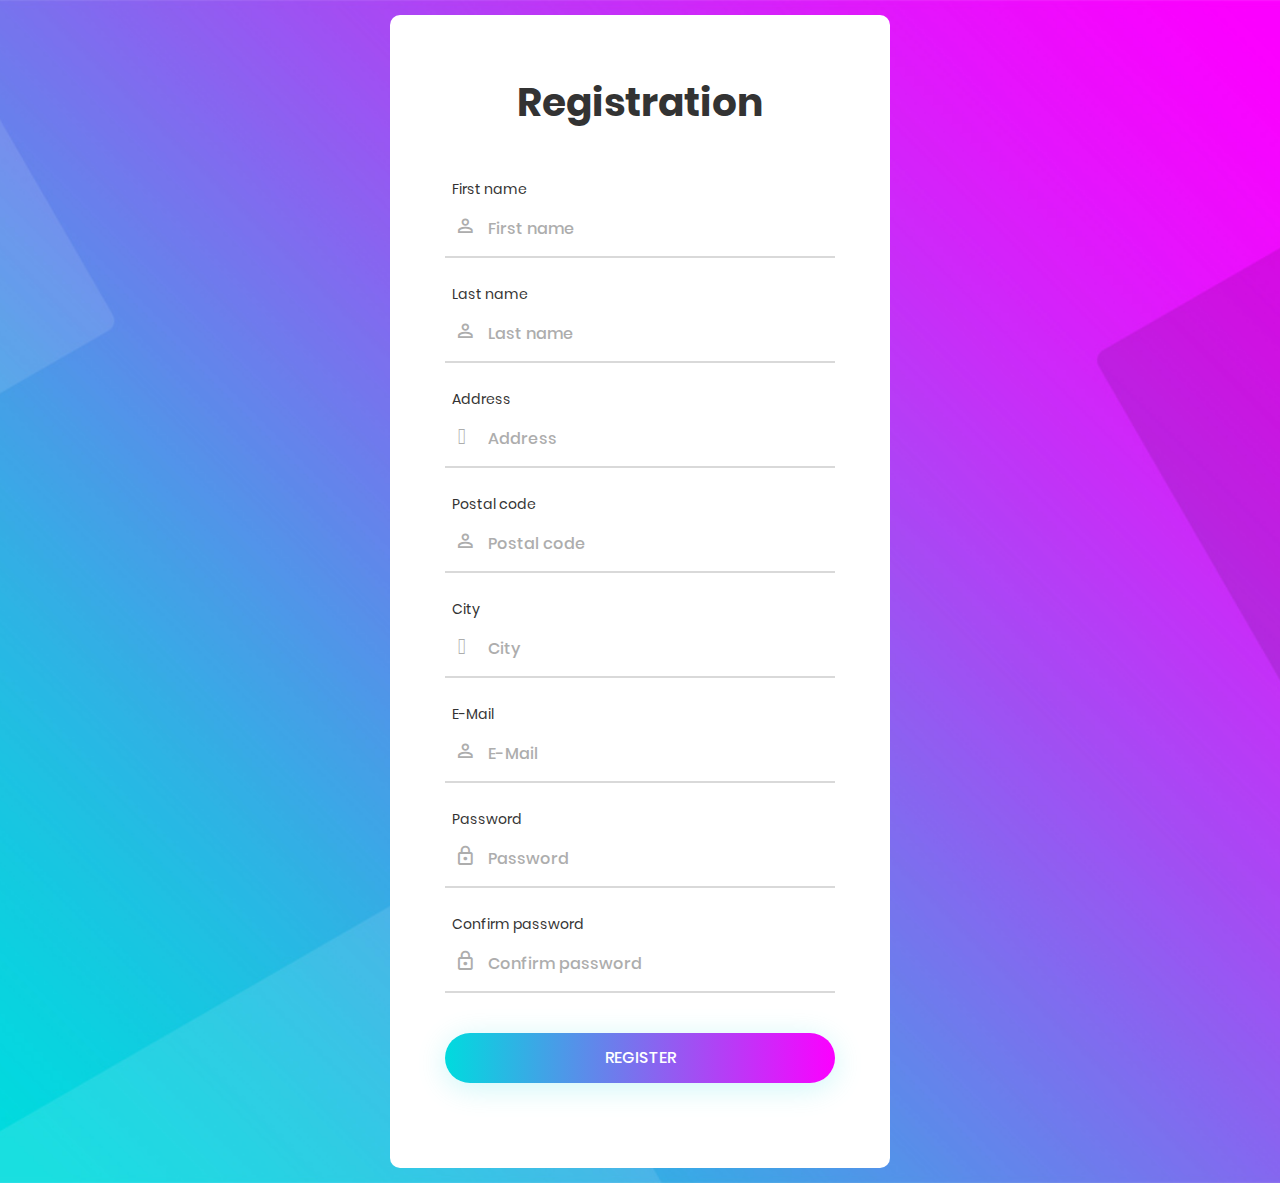
==== view/registration.html @ 95671789 "added website" ====
<!DOCTYPE html>
<html lang="en">
<head>
    <title>Registration</title>
    <meta charset="UTF-8">
    <meta name="viewport" content="width=device-width, initial-scale=1">
    <!--===============================================================================================-->
    <link rel="icon" type="image/png" href="images/icons/favicon.ico"/>
    <!--===============================================================================================-->
    <link rel="stylesheet" type="text/css" href="vendor/bootstrap/css/bootstrap.min.css">
    <!--===============================================================================================-->
    <link rel="stylesheet" type="text/css" href="fonts/font-awesome-4.7.0/css/font-awesome.min.css">
    <!--===============================================================================================-->
    <link rel="stylesheet" type="text/css" href="fonts/iconic/css/material-design-iconic-font.min.css">
    <!--===============================================================================================-->
    <link rel="stylesheet" type="text/css" href="vendor/animate/animate.css">
    <!--===============================================================================================-->
    <link rel="stylesheet" type="text/css" href="vendor/animsition/css/animsition.min.css">
    <!--===============================================================================================-->
    <link rel="stylesheet" type="text/css" href="css/util.css">
    <link rel="stylesheet" type="text/css" href="css/main.css">
    <!--===============================================================================================-->
</head>
<body>

<div class="limiter">
    <div class="container-login100" style="background-image: url('images/bg-01.jpg');">
        <div class="wrap-login100 p-l-55 p-r-55 p-t-65 p-b-54">
            <form class="login100-form validate-form">
					<span class="login100-form-title p-b-49">
						Registration
					</span>

                <div class="wrap-input100 validate-input m-b-23" data-validate = "First name is required">
                    <span class="label-input100">First name</span>
                    <input class="input100" type="text" name="first_name" placeholder="First name">
                    <span class="focus-input100" data-symbol="&#xf206;"></span>
                </div>

                <div class="wrap-input100 validate-input m-b-23" data-validate = "Last name is required">
                    <span class="label-input100">Last name</span>
                    <input class="input100" type="text" name="last_name" placeholder="Last name">
                    <span class="focus-input100" data-symbol="&#xf206;"></span>
                </div>

                <div class="wrap-input100 validate-input m-b-23" data-validate = "Address is required">
                    <span class="label-input100">Address</span>
                    <input class="input100" type="text" name="address" placeholder="Address">
                    <span class="focus-input100" data-symbol="&#xf015;"></span>
                </div>

                <div class="wrap-input100 validate-input m-b-23" data-validate = "Postal code is required">
                    <span class="label-input100">Postal code</span>
                    <input class="input100" type="text" name="Postal_code" placeholder="Postal code">
                    <span class="focus-input100" data-symbol="&#xf206;"></span>
                </div>

                <div class="wrap-input100 validate-input m-b-23" data-validate = "City is required">
                    <span class="label-input100">City</span>
                    <input class="input100" type="text" name="city" placeholder="City">
                    <span class="focus-input100" data-symbol="&#xf64f;"></span>
                </div>

                <div class="wrap-input100 validate-input m-b-23" data-validate = "Email is required">
                    <span class="label-input100">E-Mail</span>
                    <input class="input100" type="text" name="email" placeholder="E-Mail">
                    <span class="focus-input100" data-symbol="&#xf206;"></span>
                </div>

                <div class="wrap-input100 validate-input m-b-23" data-validate="Password is required">
                    <span class="label-input100">Password</span>
                    <input class="input100" type="password" name="pass" placeholder="Password">
                    <span class="focus-input100" data-symbol="&#xf190;"></span>
                </div>

                <div class="wrap-input100 validate-input m-b-40" data-validate="Confirm password">
                    <span class="label-input100">Confirm password</span>
                    <input class="input100" type="password_confirm" name="pass" placeholder="Confirm password">
                    <span class="focus-input100" data-symbol="&#xf190;"></span>
                </div>


                <div class="container-login100-form-btn p-b-31">
                    <div class="wrap-login100-form-btn">
                        <div class="login100-form-bgbtn"></div>
                        <button class="login100-form-btn">
                            Register
                        </button>
                    </div>
                </div>
            </form>
        </div>
    </div>
</div>


<div id="dropDownSelect1"></div>

<!--===============================================================================================-->
<script src="vendor/jquery/jquery-3.2.1.min.js"></script>
<!--===============================================================================================-->
<script src="vendor/animsition/js/animsition.min.js"></script>
<!--===============================================================================================-->
<script src="vendor/bootstrap/js/popper.js"></script>
<script src="vendor/bootstrap/js/bootstrap.min.js"></script>
<!--===============================================================================================-->
<script src="js/main.js"></script>

</body>
</html>
---- view/fonts/iconic/css/material-design-iconic-font.min.css ----
@font-face{font-family:Material-Design-Iconic-Font;src:url(../fonts/Material-Design-Iconic-Font.woff2?v=2.2.0) format('woff2'),url(../fonts/Material-Design-Iconic-Font.woff?v=2.2.0) format('woff'),url(../fonts/Material-Design-Iconic-Font.ttf?v=2.2.0) format('truetype')}.zmdi{display:inline-block;font:normal normal normal 14px/1 'Material-Design-Iconic-Font';font-size:inherit;text-rendering:auto;-webkit-font-smoothing:antialiased;-moz-osx-font-smoothing:grayscale}.zmdi-hc-lg{font-size:1.33333333em;line-height:.75em;vertical-align:-15%}.zmdi-hc-2x{font-size:2em}.zmdi-hc-3x{font-size:3em}.zmdi-hc-4x{font-size:4em}.zmdi-hc-5x{font-size:5em}.zmdi-hc-fw{width:1.28571429em;text-align:center}.zmdi-hc-ul{padding-left:0;margin-left:2.14285714em;list-style-type:none}.zmdi-hc-ul>li{position:relative}.zmdi-hc-li{position:absolute;left:-2.14285714em;width:2.14285714em;top:.14285714em;text-align:center}.zmdi-hc-li.zmdi-hc-lg{left:-1.85714286em}.zmdi-hc-border{padding:.1em .25em;border:solid .1em #9e9e9e;border-radius:2px}.zmdi-hc-border-circle{padding:.1em .25em;border:solid .1em #9e9e9e;border-radius:50%}.zmdi.pull-left{float:left;margin-right:.15em}.zmdi.pull-right{float:right;margin-left:.15em}.zmdi-hc-spin{-webkit-animation:zmdi-spin 1.5s infinite linear;animation:zmdi-spin 1.5s infinite linear}.zmdi-hc-spin-reverse{-webkit-animation:zmdi-spin-reverse 1.5s infinite linear;animation:zmdi-spin-reverse 1.5s infinite linear}@-webkit-keyframes zmdi-spin{0%{-webkit-transform:rotate(0deg);transform:rotate(0deg)}100%{-webkit-transform:rotate(359deg);transform:rotate(359deg)}}@keyframes zmdi-spin{0%{-webkit-transform:rotate(0deg);transform:rotate(0deg)}100%{-webkit-transform:rotate(359deg);transform:rotate(359deg)}}@-webkit-keyframes zmdi-spin-reverse{0%{-webkit-transform:rotate(0deg);transform:rotate(0deg)}100%{-webkit-transform:rotate(-359deg);transform:rotate(-359deg)}}@keyframes zmdi-spin-reverse{0%{-webkit-transform:rotate(0deg);transform:rotate(0deg)}100%{-webkit-transform:rotate(-359deg);transform:rotate(-359deg)}}.zmdi-hc-rotate-90{-webkit-transform:rotate(90deg);-ms-transform:rotate(90deg);transform:rotate(90deg)}.zmdi-hc-rotate-180{-webkit-transform:rotate(180deg);-ms-transform:rotate(180deg);transform:rotate(180deg)}.zmdi-hc-rotate-270{-webkit-transform:rotate(270deg);-ms-transform:rotate(270deg);transform:rotate(270deg)}.zmdi-hc-flip-horizontal{-webkit-transform:scale(-1,1);-ms-transform:scale(-1,1);transform:scale(-1,1)}.zmdi-hc-flip-vertical{-webkit-transform:scale(1,-1);-ms-transform:scale(1,-1);transform:scale(1,-1)}.zmdi-hc-stack{position:relative;display:inline-block;width:2em;height:2em;line-height:2em;vertical-align:middle}.zmdi-hc-stack-1x,.zmdi-hc-stack-2x{position:absolute;left:0;width:100%;text-align:center}.zmdi-hc-stack-1x{line-height:inherit}.zmdi-hc-stack-2x{font-size:2em}.zmdi-hc-inverse{color:#fff}.zmdi-3d-rotation:before{content:'\f101'}.zmdi-airplane-off:before{content:'\f102'}.zmdi-airplane:before{content:'\f103'}.zmdi-album:before{content:'\f104'}.zmdi-archive:before{content:'\f105'}.zmdi-assignment-account:before{content:'\f106'}.zmdi-assignment-alert:before{content:'\f107'}.zmdi-assignment-check:before{content:'\f108'}.zmdi-assignment-o:before{content:'\f109'}.zmdi-assignment-return:before{content:'\f10a'}.zmdi-assignment-returned:before{content:'\f10b'}.zmdi-assignment:before{content:'\f10c'}.zmdi-attachment-alt:before{content:'\f10d'}.zmdi-attachment:before{content:'\f10e'}.zmdi-audio:before{content:'\f10f'}.zmdi-badge-check:before{content:'\f110'}.zmdi-balance-wallet:before{content:'\f111'}.zmdi-balance:before{content:'\f112'}.zmdi-battery-alert:before{content:'\f113'}.zmdi-battery-flash:before{content:'\f114'}.zmdi-battery-unknown:before{content:'\f115'}.zmdi-battery:before{content:'\f116'}.zmdi-bike:before{content:'\f117'}.zmdi-block-alt:before{content:'\f118'}.zmdi-block:before{content:'\f119'}.zmdi-boat:before{content:'\f11a'}.zmdi-book-image:before{content:'\f11b'}.zmdi-book:before{content:'\f11c'}.zmdi-bookmark-outline:before{content:'\f11d'}.zmdi-bookmark:before{content:'\f11e'}.zmdi-brush:before{content:'\f11f'}.zmdi-bug:before{content:'\f120'}.zmdi-bus:before{content:'\f121'}.zmdi-cake:before{content:'\f122'}.zmdi-car-taxi:before{content:'\f123'}.zmdi-car-wash:before{content:'\f124'}.zmdi-car:before{content:'\f125'}.zmdi-card-giftcard:before{content:'\f126'}.zmdi-card-membership:before{content:'\f127'}.zmdi-card-travel:before{content:'\f128'}.zmdi-card:before{content:'\f129'}.zmdi-case-check:before{content:'\f12a'}.zmdi-case-download:before{content:'\f12b'}.zmdi-case-play:before{content:'\f12c'}.zmdi-case:before{content:'\f12d'}.zmdi-cast-connected:before{content:'\f12e'}.zmdi-cast:before{content:'\f12f'}.zmdi-chart-donut:before{content:'\f130'}.zmdi-chart:before{content:'\f131'}.zmdi-city-alt:before{content:'\f132'}.zmdi-city:before{content:'\f133'}.zmdi-close-circle-o:before{content:'\f134'}.zmdi-close-circle:before{content:'\f135'}.zmdi-close:before{content:'\f136'}.zmdi-cocktail:before{content:'\f137'}.zmdi-code-setting:before{content:'\f138'}.zmdi-code-smartphone:before{content:'\f139'}.zmdi-code:before{content:'\f13a'}.zmdi-coffee:before{content:'\f13b'}.zmdi-collection-bookmark:before{content:'\f13c'}.zmdi-collection-case-play:before{content:'\f13d'}.zmdi-collection-folder-image:before{content:'\f13e'}.zmdi-collection-image-o:before{content:'\f13f'}.zmdi-collection-image:before{content:'\f140'}.zmdi-collection-item-1:before{content:'\f141'}.zmdi-collection-item-2:before{content:'\f142'}.zmdi-collection-item-3:before{content:'\f143'}.zmdi-collection-item-4:before{content:'\f144'}.zmdi-collection-item-5:before{content:'\f145'}.zmdi-collection-item-6:before{content:'\f146'}.zmdi-collection-item-7:before{content:'\f147'}.zmdi-collection-item-8:before{content:'\f148'}.zmdi-collection-item-9-plus:before{content:'\f149'}.zmdi-collection-item-9:before{content:'\f14a'}.zmdi-collection-item:before{content:'\f14b'}.zmdi-collection-music:before{content:'\f14c'}.zmdi-collection-pdf:before{content:'\f14d'}.zmdi-collection-plus:before{content:'\f14e'}.zmdi-collection-speaker:before{content:'\f14f'}.zmdi-collection-text:before{content:'\f150'}.zmdi-collection-video:before{content:'\f151'}.zmdi-compass:before{content:'\f152'}.zmdi-cutlery:before{content:'\f153'}.zmdi-delete:before{content:'\f154'}.zmdi-dialpad:before{content:'\f155'}.zmdi-dns:before{content:'\f156'}.zmdi-drink:before{content:'\f157'}.zmdi-edit:before{content:'\f158'}.zmdi-email-open:before{content:'\f159'}.zmdi-email:before{content:'\f15a'}.zmdi-eye-off:before{content:'\f15b'}.zmdi-eye:before{content:'\f15c'}.zmdi-eyedropper:before{content:'\f15d'}.zmdi-favorite-outline:before{content:'\f15e'}.zmdi-favorite:before{content:'\f15f'}.zmdi-filter-list:before{content:'\f160'}.zmdi-fire:before{content:'\f161'}.zmdi-flag:before{content:'\f162'}.zmdi-flare:before{content:'\f163'}.zmdi-flash-auto:before{content:'\f164'}.zmdi-flash-off:before{content:'\f165'}.zmdi-flash:before{content:'\f166'}.zmdi-flip:before{content:'\f167'}.zmdi-flower-alt:before{content:'\f168'}.zmdi-flower:before{content:'\f169'}.zmdi-font:before{content:'\f16a'}.zmdi-fullscreen-alt:before{content:'\f16b'}.zmdi-fullscreen-exit:before{content:'\f16c'}.zmdi-fullscreen:before{content:'\f16d'}.zmdi-functions:before{content:'\f16e'}.zmdi-gas-station:before{content:'\f16f'}.zmdi-gesture:before{content:'\f170'}.zmdi-globe-alt:before{content:'\f171'}.zmdi-globe-lock:before{content:'\f172'}.zmdi-globe:before{content:'\f173'}.zmdi-graduation-cap:before{content:'\f174'}.zmdi-home:before{content:'\f175'}.zmdi-hospital-alt:before{content:'\f176'}.zmdi-hospital:before{content:'\f177'}.zmdi-hotel:before{content:'\f178'}.zmdi-hourglass-alt:before{content:'\f179'}.zmdi-hourglass-outline:before{content:'\f17a'}.zmdi-hourglass:before{content:'\f17b'}.zmdi-http:before{content:'\f17c'}.zmdi-image-alt:before{content:'\f17d'}.zmdi-image-o:before{content:'\f17e'}.zmdi-image:before{content:'\f17f'}.zmdi-inbox:before{content:'\f180'}.zmdi-invert-colors-off:before{content:'\f181'}.zmdi-invert-colors:before{content:'\f182'}.zmdi-key:before{content:'\f183'}.zmdi-label-alt-outline:before{content:'\f184'}.zmdi-label-alt:before{content:'\f185'}.zmdi-label-heart:before{content:'\f186'}.zmdi-label:before{content:'\f187'}.zmdi-labels:before{content:'\f188'}.zmdi-lamp:before{content:'\f189'}.zmdi-landscape:before{content:'\f18a'}.zmdi-layers-off:before{content:'\f18b'}.zmdi-layers:before{content:'\f18c'}.zmdi-library:before{content:'\f18d'}.zmdi-link:before{content:'\f18e'}.zmdi-lock-open:before{content:'\f18f'}.zmdi-lock-outline:before{content:'\f190'}.zmdi-lock:before{content:'\f191'}.zmdi-mail-reply-all:before{content:'\f192'}.zmdi-mail-reply:before{content:'\f193'}.zmdi-mail-send:before{content:'\f194'}.zmdi-mall:before{content:'\f195'}.zmdi-map:before{content:'\f196'}.zmdi-menu:before{content:'\f197'}.zmdi-money-box:before{content:'\f198'}.zmdi-money-off:before{content:'\f199'}.zmdi-money:before{content:'\f19a'}.zmdi-more-vert:before{content:'\f19b'}.zmdi-more:before{content:'\f19c'}.zmdi-movie-alt:before{content:'\f19d'}.zmdi-movie:before{content:'\f19e'}.zmdi-nature-people:before{content:'\f19f'}.zmdi-nature:before{content:'\f1a0'}.zmdi-navigation:before{content:'\f1a1'}.zmdi-open-in-browser:before{content:'\f1a2'}.zmdi-open-in-new:before{content:'\f1a3'}.zmdi-palette:before{content:'\f1a4'}.zmdi-parking:before{content:'\f1a5'}.zmdi-pin-account:before{content:'\f1a6'}.zmdi-pin-assistant:before{content:'\f1a7'}.zmdi-pin-drop:before{content:'\f1a8'}.zmdi-pin-help:before{content:'\f1a9'}.zmdi-pin-off:before{content:'\f1aa'}.zmdi-pin:before{content:'\f1ab'}.zmdi-pizza:before{content:'\f1ac'}.zmdi-plaster:before{content:'\f1ad'}.zmdi-power-setting:before{content:'\f1ae'}.zmdi-power:before{content:'\f1af'}.zmdi-print:before{content:'\f1b0'}.zmdi-puzzle-piece:before{content:'\f1b1'}.zmdi-quote:before{content:'\f1b2'}.zmdi-railway:before{content:'\f1b3'}.zmdi-receipt:before{content:'\f1b4'}.zmdi-refresh-alt:before{content:'\f1b5'}.zmdi-refresh-sync-alert:before{content:'\f1b6'}.zmdi-refresh-sync-off:before{content:'\f1b7'}.zmdi-refresh-sync:before{content:'\f1b8'}.zmdi-refresh:before{content:'\f1b9'}.zmdi-roller:before{content:'\f1ba'}.zmdi-ruler:before{content:'\f1bb'}.zmdi-scissors:before{content:'\f1bc'}.zmdi-screen-rotation-lock:before{content:'\f1bd'}.zmdi-screen-rotation:before{content:'\f1be'}.zmdi-search-for:before{content:'\f1bf'}.zmdi-search-in-file:before{content:'\f1c0'}.zmdi-search-in-page:before{content:'\f1c1'}.zmdi-search-replace:before{content:'\f1c2'}.zmdi-search:before{content:'\f1c3'}.zmdi-seat:before{content:'\f1c4'}.zmdi-settings-square:before{content:'\f1c5'}.zmdi-settings:before{content:'\f1c6'}.zmdi-shield-check:before{content:'\f1c7'}.zmdi-shield-security:before{content:'\f1c8'}.zmdi-shopping-basket:before{content:'\f1c9'}.zmdi-shopping-cart-plus:before{content:'\f1ca'}.zmdi-shopping-cart:before{content:'\f1cb'}.zmdi-sign-in:before{content:'\f1cc'}.zmdi-sort-amount-asc:before{content:'\f1cd'}.zmdi-sort-amount-desc:before{content:'\f1ce'}.zmdi-sort-asc:before{content:'\f1cf'}.zmdi-sort-desc:before{content:'\f1d0'}.zmdi-spellcheck:before{content:'\f1d1'}.zmdi-storage:before{content:'\f1d2'}.zmdi-store-24:before{content:'\f1d3'}.zmdi-store:before{content:'\f1d4'}.zmdi-subway:before{content:'\f1d5'}.zmdi-sun:before{content:'\f1d6'}.zmdi-tab-unselected:before{content:'\f1d7'}.zmdi-tab:before{content:'\f1d8'}.zmdi-tag-close:before{content:'\f1d9'}.zmdi-tag-more:before{content:'\f1da'}.zmdi-tag:before{content:'\f1db'}.zmdi-thumb-down:before{content:'\f1dc'}.zmdi-thumb-up-down:before{content:'\f1dd'}.zmdi-thumb-up:before{content:'\f1de'}.zmdi-ticket-star:before{content:'\f1df'}.zmdi-toll:before{content:'\f1e0'}.zmdi-toys:before{content:'\f1e1'}.zmdi-traffic:before{content:'\f1e2'}.zmdi-translate:before{content:'\f1e3'}.zmdi-triangle-down:before{content:'\f1e4'}.zmdi-triangle-up:before{content:'\f1e5'}.zmdi-truck:before{content:'\f1e6'}.zmdi-turning-sign:before{content:'\f1e7'}.zmdi-wallpaper:before{content:'\f1e8'}.zmdi-washing-machine:before{content:'\f1e9'}.zmdi-window-maximize:before{content:'\f1ea'}.zmdi-window-minimize:before{content:'\f1eb'}.zmdi-window-restore:before{content:'\f1ec'}.zmdi-wrench:before{content:'\f1ed'}.zmdi-zoom-in:before{content:'\f1ee'}.zmdi-zoom-out:before{content:'\f1ef'}.zmdi-alert-circle-o:before{content:'\f1f0'}.zmdi-alert-circle:before{content:'\f1f1'}.zmdi-alert-octagon:before{content:'\f1f2'}.zmdi-alert-polygon:before{content:'\f1f3'}.zmdi-alert-triangle:before{content:'\f1f4'}.zmdi-help-outline:before{content:'\f1f5'}.zmdi-help:before{content:'\f1f6'}.zmdi-info-outline:before{content:'\f1f7'}.zmdi-info:before{content:'\f1f8'}.zmdi-notifications-active:before{content:'\f1f9'}.zmdi-notifications-add:before{content:'\f1fa'}.zmdi-notifications-none:before{content:'\f1fb'}.zmdi-notifications-off:before{content:'\f1fc'}.zmdi-notifications-paused:before{content:'\f1fd'}.zmdi-notifications:before{content:'\f1fe'}.zmdi-account-add:before{content:'\f1ff'}.zmdi-account-box-mail:before{content:'\f200'}.zmdi-account-box-o:before{content:'\f201'}.zmdi-account-box-phone:before{content:'\f202'}.zmdi-account-box:before{content:'\f203'}.zmdi-account-calendar:before{content:'\f204'}.zmdi-account-circle:before{content:'\f205'}.zmdi-account-o:before{content:'\f206'}.zmdi-account:before{content:'\f207'}.zmdi-accounts-add:before{content:'\f208'}.zmdi-accounts-alt:before{content:'\f209'}.zmdi-accounts-list-alt:before{content:'\f20a'}.zmdi-accounts-list:before{content:'\f20b'}.zmdi-accounts-outline:before{content:'\f20c'}.zmdi-accounts:before{content:'\f20d'}.zmdi-face:before{content:'\f20e'}.zmdi-female:before{content:'\f20f'}.zmdi-male-alt:before{content:'\f210'}.zmdi-male-female:before{content:'\f211'}.zmdi-male:before{content:'\f212'}.zmdi-mood-bad:before{content:'\f213'}.zmdi-mood:before{content:'\f214'}.zmdi-run:before{content:'\f215'}.zmdi-walk:before{content:'\f216'}.zmdi-cloud-box:before{content:'\f217'}.zmdi-cloud-circle:before{content:'\f218'}.zmdi-cloud-done:before{content:'\f219'}.zmdi-cloud-download:before{content:'\f21a'}.zmdi-cloud-off:before{content:'\f21b'}.zmdi-cloud-outline-alt:before{content:'\f21c'}.zmdi-cloud-outline:before{content:'\f21d'}.zmdi-cloud-upload:before{content:'\f21e'}.zmdi-cloud:before{content:'\f21f'}.zmdi-download:before{content:'\f220'}.zmdi-file-plus:before{content:'\f221'}.zmdi-file-text:before{content:'\f222'}.zmdi-file:before{content:'\f223'}.zmdi-folder-outline:before{content:'\f224'}.zmdi-folder-person:before{content:'\f225'}.zmdi-folder-star-alt:before{content:'\f226'}.zmdi-folder-star:before{content:'\f227'}.zmdi-folder:before{content:'\f228'}.zmdi-gif:before{content:'\f229'}.zmdi-upload:before{content:'\f22a'}.zmdi-border-all:before{content:'\f22b'}.zmdi-border-bottom:before{content:'\f22c'}.zmdi-border-clear:before{content:'\f22d'}.zmdi-border-color:before{content:'\f22e'}.zmdi-border-horizontal:before{content:'\f22f'}.zmdi-border-inner:before{content:'\f230'}.zmdi-border-left:before{content:'\f231'}.zmdi-border-outer:before{content:'\f232'}.zmdi-border-right:before{content:'\f233'}.zmdi-border-style:before{content:'\f234'}.zmdi-border-top:before{content:'\f235'}.zmdi-border-vertical:before{content:'\f236'}.zmdi-copy:before{content:'\f237'}.zmdi-crop:before{content:'\f238'}.zmdi-format-align-center:before{content:'\f239'}.zmdi-format-align-justify:before{content:'\f23a'}.zmdi-format-align-left:before{content:'\f23b'}.zmdi-format-align-right:before{content:'\f23c'}.zmdi-format-bold:before{content:'\f23d'}.zmdi-format-clear-all:before{content:'\f23e'}.zmdi-format-clear:before{content:'\f23f'}.zmdi-format-color-fill:before{content:'\f240'}.zmdi-format-color-reset:before{content:'\f241'}.zmdi-format-color-text:before{content:'\f242'}.zmdi-format-indent-decrease:before{content:'\f243'}.zmdi-format-indent-increase:before{content:'\f244'}.zmdi-format-italic:before{content:'\f245'}.zmdi-format-line-spacing:before{content:'\f246'}.zmdi-format-list-bulleted:before{content:'\f247'}.zmdi-format-list-numbered:before{content:'\f248'}.zmdi-format-ltr:before{content:'\f249'}.zmdi-format-rtl:before{content:'\f24a'}.zmdi-format-size:before{content:'\f24b'}.zmdi-format-strikethrough-s:before{content:'\f24c'}.zmdi-format-strikethrough:before{content:'\f24d'}.zmdi-format-subject:before{content:'\f24e'}.zmdi-format-underlined:before{content:'\f24f'}.zmdi-format-valign-bottom:before{content:'\f250'}.zmdi-format-valign-center:before{content:'\f251'}.zmdi-format-valign-top:before{content:'\f252'}.zmdi-redo:before{content:'\f253'}.zmdi-select-all:before{content:'\f254'}.zmdi-space-bar:before{content:'\f255'}.zmdi-text-format:before{content:'\f256'}.zmdi-transform:before{content:'\f257'}.zmdi-undo:before{content:'\f258'}.zmdi-wrap-text:before{content:'\f259'}.zmdi-comment-alert:before{content:'\f25a'}.zmdi-comment-alt-text:before{content:'\f25b'}.zmdi-comment-alt:before{content:'\f25c'}.zmdi-comment-edit:before{content:'\f25d'}.zmdi-comment-image:before{content:'\f25e'}.zmdi-comment-list:before{content:'\f25f'}.zmdi-comment-more:before{content:'\f260'}.zmdi-comment-outline:before{content:'\f261'}.zmdi-comment-text-alt:before{content:'\f262'}.zmdi-comment-text:before{content:'\f263'}.zmdi-comment-video:before{content:'\f264'}.zmdi-comment:before{content:'\f265'}.zmdi-comments:before{content:'\f266'}.zmdi-check-all:before{content:'\f267'}.zmdi-check-circle-u:before{content:'\f268'}.zmdi-check-circle:before{content:'\f269'}.zmdi-check-square:before{content:'\f26a'}.zmdi-check:before{content:'\f26b'}.zmdi-circle-o:before{content:'\f26c'}.zmdi-circle:before{content:'\f26d'}.zmdi-dot-circle-alt:before{content:'\f26e'}.zmdi-dot-circle:before{content:'\f26f'}.zmdi-minus-circle-outline:before{content:'\f270'}.zmdi-minus-circle:before{content:'\f271'}.zmdi-minus-square:before{content:'\f272'}.zmdi-minus:before{content:'\f273'}.zmdi-plus-circle-o-duplicate:before{content:'\f274'}.zmdi-plus-circle-o:before{content:'\f275'}.zmdi-plus-circle:before{content:'\f276'}.zmdi-plus-square:before{content:'\f277'}.zmdi-plus:before{content:'\f278'}.zmdi-square-o:before{content:'\f279'}.zmdi-star-circle:before{content:'\f27a'}.zmdi-star-half:before{content:'\f27b'}.zmdi-star-outline:before{content:'\f27c'}.zmdi-star:before{content:'\f27d'}.zmdi-bluetooth-connected:before{content:'\f27e'}.zmdi-bluetooth-off:before{content:'\f27f'}.zmdi-bluetooth-search:before{content:'\f280'}.zmdi-bluetooth-setting:before{content:'\f281'}.zmdi-bluetooth:before{content:'\f282'}.zmdi-camera-add:before{content:'\f283'}.zmdi-camera-alt:before{content:'\f284'}.zmdi-camera-bw:before{content:'\f285'}.zmdi-camera-front:before{content:'\f286'}.zmdi-camera-mic:before{content:'\f287'}.zmdi-camera-party-mode:before{content:'\f288'}.zmdi-camera-rear:before{content:'\f289'}.zmdi-camera-roll:before{content:'\f28a'}.zmdi-camera-switch:before{content:'\f28b'}.zmdi-camera:before{content:'\f28c'}.zmdi-card-alert:before{content:'\f28d'}.zmdi-card-off:before{content:'\f28e'}.zmdi-card-sd:before{content:'\f28f'}.zmdi-card-sim:before{content:'\f290'}.zmdi-desktop-mac:before{content:'\f291'}.zmdi-desktop-windows:before{content:'\f292'}.zmdi-device-hub:before{content:'\f293'}.zmdi-devices-off:before{content:'\f294'}.zmdi-devices:before{content:'\f295'}.zmdi-dock:before{content:'\f296'}.zmdi-floppy:before{content:'\f297'}.zmdi-gamepad:before{content:'\f298'}.zmdi-gps-dot:before{content:'\f299'}.zmdi-gps-off:before{content:'\f29a'}.zmdi-gps:before{content:'\f29b'}.zmdi-headset-mic:before{content:'\f29c'}.zmdi-headset:before{content:'\f29d'}.zmdi-input-antenna:before{content:'\f29e'}.zmdi-input-composite:before{content:'\f29f'}.zmdi-input-hdmi:before{content:'\f2a0'}.zmdi-input-power:before{content:'\f2a1'}.zmdi-input-svideo:before{content:'\f2a2'}.zmdi-keyboard-hide:before{content:'\f2a3'}.zmdi-keyboard:before{content:'\f2a4'}.zmdi-laptop-chromebook:before{content:'\f2a5'}.zmdi-laptop-mac:before{content:'\f2a6'}.zmdi-laptop:before{content:'\f2a7'}.zmdi-mic-off:before{content:'\f2a8'}.zmdi-mic-outline:before{content:'\f2a9'}.zmdi-mic-setting:before{content:'\f2aa'}.zmdi-mic:before{content:'\f2ab'}.zmdi-mouse:before{content:'\f2ac'}.zmdi-network-alert:before{content:'\f2ad'}.zmdi-network-locked:before{content:'\f2ae'}.zmdi-network-off:before{content:'\f2af'}.zmdi-network-outline:before{content:'\f2b0'}.zmdi-network-setting:before{content:'\f2b1'}.zmdi-network:before{content:'\f2b2'}.zmdi-phone-bluetooth:before{content:'\f2b3'}.zmdi-phone-end:before{content:'\f2b4'}.zmdi-phone-forwarded:before{content:'\f2b5'}.zmdi-phone-in-talk:before{content:'\f2b6'}.zmdi-phone-locked:before{content:'\f2b7'}.zmdi-phone-missed:before{content:'\f2b8'}.zmdi-phone-msg:before{content:'\f2b9'}.zmdi-phone-paused:before{content:'\f2ba'}.zmdi-phone-ring:before{content:'\f2bb'}.zmdi-phone-setting:before{content:'\f2bc'}.zmdi-phone-sip:before{content:'\f2bd'}.zmdi-phone:before{content:'\f2be'}.zmdi-portable-wifi-changes:before{content:'\f2bf'}.zmdi-portable-wifi-off:before{content:'\f2c0'}.zmdi-portable-wifi:before{content:'\f2c1'}.zmdi-radio:before{content:'\f2c2'}.zmdi-reader:before{content:'\f2c3'}.zmdi-remote-control-alt:before{content:'\f2c4'}.zmdi-remote-control:before{content:'\f2c5'}.zmdi-router:before{content:'\f2c6'}.zmdi-scanner:before{content:'\f2c7'}.zmdi-smartphone-android:before{content:'\f2c8'}.zmdi-smartphone-download:before{content:'\f2c9'}.zmdi-smartphone-erase:before{content:'\f2ca'}.zmdi-smartphone-info:before{content:'\f2cb'}.zmdi-smartphone-iphone:before{content:'\f2cc'}.zmdi-smartphone-landscape-lock:before{content:'\f2cd'}.zmdi-smartphone-landscape:before{content:'\f2ce'}.zmdi-smartphone-lock:before{content:'\f2cf'}.zmdi-smartphone-portrait-lock:before{content:'\f2d0'}.zmdi-smartphone-ring:before{content:'\f2d1'}.zmdi-smartphone-setting:before{content:'\f2d2'}.zmdi-smartphone-setup:before{content:'\f2d3'}.zmdi-smartphone:before{content:'\f2d4'}.zmdi-speaker:before{content:'\f2d5'}.zmdi-tablet-android:before{content:'\f2d6'}.zmdi-tablet-mac:before{content:'\f2d7'}.zmdi-tablet:before{content:'\f2d8'}.zmdi-tv-alt-play:before{content:'\f2d9'}.zmdi-tv-list:before{content:'\f2da'}.zmdi-tv-play:before{content:'\f2db'}.zmdi-tv:before{content:'\f2dc'}.zmdi-usb:before{content:'\f2dd'}.zmdi-videocam-off:before{content:'\f2de'}.zmdi-videocam-switch:before{content:'\f2df'}.zmdi-videocam:before{content:'\f2e0'}.zmdi-watch:before{content:'\f2e1'}.zmdi-wifi-alt-2:before{content:'\f2e2'}.zmdi-wifi-alt:before{content:'\f2e3'}.zmdi-wifi-info:before{content:'\f2e4'}.zmdi-wifi-lock:before{content:'\f2e5'}.zmdi-wifi-off:before{content:'\f2e6'}.zmdi-wifi-outline:before{content:'\f2e7'}.zmdi-wifi:before{content:'\f2e8'}.zmdi-arrow-left-bottom:before{content:'\f2e9'}.zmdi-arrow-left:before{content:'\f2ea'}.zmdi-arrow-merge:before{content:'\f2eb'}.zmdi-arrow-missed:before{content:'\f2ec'}.zmdi-arrow-right-top:before{content:'\f2ed'}.zmdi-arrow-right:before{content:'\f2ee'}.zmdi-arrow-split:before{content:'\f2ef'}.zmdi-arrows:before{content:'\f2f0'}.zmdi-caret-down-circle:before{content:'\f2f1'}.zmdi-caret-down:before{content:'\f2f2'}.zmdi-caret-left-circle:before{content:'\f2f3'}.zmdi-caret-left:before{content:'\f2f4'}.zmdi-caret-right-circle:before{content:'\f2f5'}.zmdi-caret-right:before{content:'\f2f6'}.zmdi-caret-up-circle:before{content:'\f2f7'}.zmdi-caret-up:before{content:'\f2f8'}.zmdi-chevron-down:before{content:'\f2f9'}.zmdi-chevron-left:before{content:'\f2fa'}.zmdi-chevron-right:before{content:'\f2fb'}.zmdi-chevron-up:before{content:'\f2fc'}.zmdi-forward:before{content:'\f2fd'}.zmdi-long-arrow-down:before{content:'\f2fe'}.zmdi-long-arrow-left:before{content:'\f2ff'}.zmdi-long-arrow-return:before{content:'\f300'}.zmdi-long-arrow-right:before{content:'\f301'}.zmdi-long-arrow-tab:before{content:'\f302'}.zmdi-long-arrow-up:before{content:'\f303'}.zmdi-rotate-ccw:before{content:'\f304'}.zmdi-rotate-cw:before{content:'\f305'}.zmdi-rotate-left:before{content:'\f306'}.zmdi-rotate-right:before{content:'\f307'}.zmdi-square-down:before{content:'\f308'}.zmdi-square-right:before{content:'\f309'}.zmdi-swap-alt:before{content:'\f30a'}.zmdi-swap-vertical-circle:before{content:'\f30b'}.zmdi-swap-vertical:before{content:'\f30c'}.zmdi-swap:before{content:'\f30d'}.zmdi-trending-down:before{content:'\f30e'}.zmdi-trending-flat:before{content:'\f30f'}.zmdi-trending-up:before{content:'\f310'}.zmdi-unfold-less:before{content:'\f311'}.zmdi-unfold-more:before{content:'\f312'}.zmdi-apps:before{content:'\f313'}.zmdi-grid-off:before{content:'\f314'}.zmdi-grid:before{content:'\f315'}.zmdi-view-agenda:before{content:'\f316'}.zmdi-view-array:before{content:'\f317'}.zmdi-view-carousel:before{content:'\f318'}.zmdi-view-column:before{content:'\f319'}.zmdi-view-comfy:before{content:'\f31a'}.zmdi-view-compact:before{content:'\f31b'}.zmdi-view-dashboard:before{content:'\f31c'}.zmdi-view-day:before{content:'\f31d'}.zmdi-view-headline:before{content:'\f31e'}.zmdi-view-list-alt:before{content:'\f31f'}.zmdi-view-list:before{content:'\f320'}.zmdi-view-module:before{content:'\f321'}.zmdi-view-quilt:before{content:'\f322'}.zmdi-view-stream:before{content:'\f323'}.zmdi-view-subtitles:before{content:'\f324'}.zmdi-view-toc:before{content:'\f325'}.zmdi-view-web:before{content:'\f326'}.zmdi-view-week:before{content:'\f327'}.zmdi-widgets:before{content:'\f328'}.zmdi-alarm-check:before{content:'\f329'}.zmdi-alarm-off:before{content:'\f32a'}.zmdi-alarm-plus:before{content:'\f32b'}.zmdi-alarm-snooze:before{content:'\f32c'}.zmdi-alarm:before{content:'\f32d'}.zmdi-calendar-alt:before{content:'\f32e'}.zmdi-calendar-check:before{content:'\f32f'}.zmdi-calendar-close:before{content:'\f330'}.zmdi-calendar-note:before{content:'\f331'}.zmdi-calendar:before{content:'\f332'}.zmdi-time-countdown:before{content:'\f333'}.zmdi-time-interval:before{content:'\f334'}.zmdi-time-restore-setting:before{content:'\f335'}.zmdi-time-restore:before{content:'\f336'}.zmdi-time:before{content:'\f337'}.zmdi-timer-off:before{content:'\f338'}.zmdi-timer:before{content:'\f339'}.zmdi-android-alt:before{content:'\f33a'}.zmdi-android:before{content:'\f33b'}.zmdi-apple:before{content:'\f33c'}.zmdi-behance:before{content:'\f33d'}.zmdi-codepen:before{content:'\f33e'}.zmdi-dribbble:before{content:'\f33f'}.zmdi-dropbox:before{content:'\f340'}.zmdi-evernote:before{content:'\f341'}.zmdi-facebook-box:before{content:'\f342'}.zmdi-facebook:before{content:'\f343'}.zmdi-github-box:before{content:'\f344'}.zmdi-github:before{content:'\f345'}.zmdi-google-drive:before{content:'\f346'}.zmdi-google-earth:before{content:'\f347'}.zmdi-google-glass:before{content:'\f348'}.zmdi-google-maps:before{content:'\f349'}.zmdi-google-pages:before{content:'\f34a'}.zmdi-google-play:before{content:'\f34b'}.zmdi-google-plus-box:before{content:'\f34c'}.zmdi-google-plus:before{content:'\f34d'}.zmdi-google:before{content:'\f34e'}.zmdi-instagram:before{content:'\f34f'}.zmdi-language-css3:before{content:'\f350'}.zmdi-language-html5:before{content:'\f351'}.zmdi-language-javascript:before{content:'\f352'}.zmdi-language-python-alt:before{content:'\f353'}.zmdi-language-python:before{content:'\f354'}.zmdi-lastfm:before{content:'\f355'}.zmdi-linkedin-box:before{content:'\f356'}.zmdi-paypal:before{content:'\f357'}.zmdi-pinterest-box:before{content:'\f358'}.zmdi-pocket:before{content:'\f359'}.zmdi-polymer:before{content:'\f35a'}.zmdi-share:before{content:'\f35b'}.zmdi-stackoverflow:before{content:'\f35c'}.zmdi-steam-square:before{content:'\f35d'}.zmdi-steam:before{content:'\f35e'}.zmdi-twitter-box:before{content:'\f35f'}.zmdi-twitter:before{content:'\f360'}.zmdi-vk:before{content:'\f361'}.zmdi-wikipedia:before{content:'\f362'}.zmdi-windows:before{content:'\f363'}.zmdi-aspect-ratio-alt:before{content:'\f364'}.zmdi-aspect-ratio:before{content:'\f365'}.zmdi-blur-circular:before{content:'\f366'}.zmdi-blur-linear:before{content:'\f367'}.zmdi-blur-off:before{content:'\f368'}.zmdi-blur:before{content:'\f369'}.zmdi-brightness-2:before{content:'\f36a'}.zmdi-brightness-3:before{content:'\f36b'}.zmdi-brightness-4:before{content:'\f36c'}.zmdi-brightness-5:before{content:'\f36d'}.zmdi-brightness-6:before{content:'\f36e'}.zmdi-brightness-7:before{content:'\f36f'}.zmdi-brightness-auto:before{content:'\f370'}.zmdi-brightness-setting:before{content:'\f371'}.zmdi-broken-image:before{content:'\f372'}.zmdi-center-focus-strong:before{content:'\f373'}.zmdi-center-focus-weak:before{content:'\f374'}.zmdi-compare:before{content:'\f375'}.zmdi-crop-16-9:before{content:'\f376'}.zmdi-crop-3-2:before{content:'\f377'}.zmdi-crop-5-4:before{content:'\f378'}.zmdi-crop-7-5:before{content:'\f379'}.zmdi-crop-din:before{content:'\f37a'}.zmdi-crop-free:before{content:'\f37b'}.zmdi-crop-landscape:before{content:'\f37c'}.zmdi-crop-portrait:before{content:'\f37d'}.zmdi-crop-square:before{content:'\f37e'}.zmdi-exposure-alt:before{content:'\f37f'}.zmdi-exposure:before{content:'\f380'}.zmdi-filter-b-and-w:before{content:'\f381'}.zmdi-filter-center-focus:before{content:'\f382'}.zmdi-filter-frames:before{content:'\f383'}.zmdi-filter-tilt-shift:before{content:'\f384'}.zmdi-gradient:before{content:'\f385'}.zmdi-grain:before{content:'\f386'}.zmdi-graphic-eq:before{content:'\f387'}.zmdi-hdr-off:before{content:'\f388'}.zmdi-hdr-strong:before{content:'\f389'}.zmdi-hdr-weak:before{content:'\f38a'}.zmdi-hdr:before{content:'\f38b'}.zmdi-iridescent:before{content:'\f38c'}.zmdi-leak-off:before{content:'\f38d'}.zmdi-leak:before{content:'\f38e'}.zmdi-looks:before{content:'\f38f'}.zmdi-loupe:before{content:'\f390'}.zmdi-panorama-horizontal:before{content:'\f391'}.zmdi-panorama-vertical:before{content:'\f392'}.zmdi-panorama-wide-angle:before{content:'\f393'}.zmdi-photo-size-select-large:before{content:'\f394'}.zmdi-photo-size-select-small:before{content:'\f395'}.zmdi-picture-in-picture:before{content:'\f396'}.zmdi-slideshow:before{content:'\f397'}.zmdi-texture:before{content:'\f398'}.zmdi-tonality:before{content:'\f399'}.zmdi-vignette:before{content:'\f39a'}.zmdi-wb-auto:before{content:'\f39b'}.zmdi-eject-alt:before{content:'\f39c'}.zmdi-eject:before{content:'\f39d'}.zmdi-equalizer:before{content:'\f39e'}.zmdi-fast-forward:before{content:'\f39f'}.zmdi-fast-rewind:before{content:'\f3a0'}.zmdi-forward-10:before{content:'\f3a1'}.zmdi-forward-30:before{content:'\f3a2'}.zmdi-forward-5:before{content:'\f3a3'}.zmdi-hearing:before{content:'\f3a4'}.zmdi-pause-circle-outline:before{content:'\f3a5'}.zmdi-pause-circle:before{content:'\f3a6'}.zmdi-pause:before{content:'\f3a7'}.zmdi-play-circle-outline:before{content:'\f3a8'}.zmdi-play-circle:before{content:'\f3a9'}.zmdi-play:before{content:'\f3aa'}.zmdi-playlist-audio:before{content:'\f3ab'}.zmdi-playlist-plus:before{content:'\f3ac'}.zmdi-repeat-one:before{content:'\f3ad'}.zmdi-repeat:before{content:'\f3ae'}.zmdi-replay-10:before{content:'\f3af'}.zmdi-replay-30:before{content:'\f3b0'}.zmdi-replay-5:before{content:'\f3b1'}.zmdi-replay:before{content:'\f3b2'}.zmdi-shuffle:before{content:'\f3b3'}.zmdi-skip-next:before{content:'\f3b4'}.zmdi-skip-previous:before{content:'\f3b5'}.zmdi-stop:before{content:'\f3b6'}.zmdi-surround-sound:before{content:'\f3b7'}.zmdi-tune:before{content:'\f3b8'}.zmdi-volume-down:before{content:'\f3b9'}.zmdi-volume-mute:before{content:'\f3ba'}.zmdi-volume-off:before{content:'\f3bb'}.zmdi-volume-up:before{content:'\f3bc'}.zmdi-n-1-square:before{content:'\f3bd'}.zmdi-n-2-square:before{content:'\f3be'}.zmdi-n-3-square:before{content:'\f3bf'}.zmdi-n-4-square:before{content:'\f3c0'}.zmdi-n-5-square:before{content:'\f3c1'}.zmdi-n-6-square:before{content:'\f3c2'}.zmdi-neg-1:before{content:'\f3c3'}.zmdi-neg-2:before{content:'\f3c4'}.zmdi-plus-1:before{content:'\f3c5'}.zmdi-plus-2:before{content:'\f3c6'}.zmdi-sec-10:before{content:'\f3c7'}.zmdi-sec-3:before{content:'\f3c8'}.zmdi-zero:before{content:'\f3c9'}.zmdi-airline-seat-flat-angled:before{content:'\f3ca'}.zmdi-airline-seat-flat:before{content:'\f3cb'}.zmdi-airline-seat-individual-suite:before{content:'\f3cc'}.zmdi-airline-seat-legroom-extra:before{content:'\f3cd'}.zmdi-airline-seat-legroom-normal:before{content:'\f3ce'}.zmdi-airline-seat-legroom-reduced:before{content:'\f3cf'}.zmdi-airline-seat-recline-extra:before{content:'\f3d0'}.zmdi-airline-seat-recline-normal:before{content:'\f3d1'}.zmdi-airplay:before{content:'\f3d2'}.zmdi-closed-caption:before{content:'\f3d3'}.zmdi-confirmation-number:before{content:'\f3d4'}.zmdi-developer-board:before{content:'\f3d5'}.zmdi-disc-full:before{content:'\f3d6'}.zmdi-explicit:before{content:'\f3d7'}.zmdi-flight-land:before{content:'\f3d8'}.zmdi-flight-takeoff:before{content:'\f3d9'}.zmdi-flip-to-back:before{content:'\f3da'}.zmdi-flip-to-front:before{content:'\f3db'}.zmdi-group-work:before{content:'\f3dc'}.zmdi-hd:before{content:'\f3dd'}.zmdi-hq:before{content:'\f3de'}.zmdi-markunread-mailbox:before{content:'\f3df'}.zmdi-memory:before{content:'\f3e0'}.zmdi-nfc:before{content:'\f3e1'}.zmdi-play-for-work:before{content:'\f3e2'}.zmdi-power-input:before{content:'\f3e3'}.zmdi-present-to-all:before{content:'\f3e4'}.zmdi-satellite:before{content:'\f3e5'}.zmdi-tap-and-play:before{content:'\f3e6'}.zmdi-vibration:before{content:'\f3e7'}.zmdi-voicemail:before{content:'\f3e8'}.zmdi-group:before{content:'\f3e9'}.zmdi-rss:before{content:'\f3ea'}.zmdi-shape:before{content:'\f3eb'}.zmdi-spinner:before{content:'\f3ec'}.zmdi-ungroup:before{content:'\f3ed'}.zmdi-500px:before{content:'\f3ee'}.zmdi-8tracks:before{content:'\f3ef'}.zmdi-amazon:before{content:'\f3f0'}.zmdi-blogger:before{content:'\f3f1'}.zmdi-delicious:before{content:'\f3f2'}.zmdi-disqus:before{content:'\f3f3'}.zmdi-flattr:before{content:'\f3f4'}.zmdi-flickr:before{content:'\f3f5'}.zmdi-github-alt:before{content:'\f3f6'}.zmdi-google-old:before{content:'\f3f7'}.zmdi-linkedin:before{content:'\f3f8'}.zmdi-odnoklassniki:before{content:'\f3f9'}.zmdi-outlook:before{content:'\f3fa'}.zmdi-paypal-alt:before{content:'\f3fb'}.zmdi-pinterest:before{content:'\f3fc'}.zmdi-playstation:before{content:'\f3fd'}.zmdi-reddit:before{content:'\f3fe'}.zmdi-skype:before{content:'\f3ff'}.zmdi-slideshare:before{content:'\f400'}.zmdi-soundcloud:before{content:'\f401'}.zmdi-tumblr:before{content:'\f402'}.zmdi-twitch:before{content:'\f403'}.zmdi-vimeo:before{content:'\f404'}.zmdi-whatsapp:before{content:'\f405'}.zmdi-xbox:before{content:'\f406'}.zmdi-yahoo:before{content:'\f407'}.zmdi-youtube-play:before{content:'\f408'}.zmdi-youtube:before{content:'\f409'}.zmdi-3d-rotation:before{content:'\f101'}.zmdi-airplane-off:before{content:'\f102'}.zmdi-airplane:before{content:'\f103'}.zmdi-album:before{content:'\f104'}.zmdi-archive:before{content:'\f105'}.zmdi-assignment-account:before{content:'\f106'}.zmdi-assignment-alert:before{content:'\f107'}.zmdi-assignment-check:before{content:'\f108'}.zmdi-assignment-o:before{content:'\f109'}.zmdi-assignment-return:before{content:'\f10a'}.zmdi-assignment-returned:before{content:'\f10b'}.zmdi-assignment:before{content:'\f10c'}.zmdi-attachment-alt:before{content:'\f10d'}.zmdi-attachment:before{content:'\f10e'}.zmdi-audio:before{content:'\f10f'}.zmdi-badge-check:before{content:'\f110'}.zmdi-balance-wallet:before{content:'\f111'}.zmdi-balance:before{content:'\f112'}.zmdi-battery-alert:before{content:'\f113'}.zmdi-battery-flash:before{content:'\f114'}.zmdi-battery-unknown:before{content:'\f115'}.zmdi-battery:before{content:'\f116'}.zmdi-bike:before{content:'\f117'}.zmdi-block-alt:before{content:'\f118'}.zmdi-block:before{content:'\f119'}.zmdi-boat:before{content:'\f11a'}.zmdi-book-image:before{content:'\f11b'}.zmdi-book:before{content:'\f11c'}.zmdi-bookmark-outline:before{content:'\f11d'}.zmdi-bookmark:before{content:'\f11e'}.zmdi-brush:before{content:'\f11f'}.zmdi-bug:before{content:'\f120'}.zmdi-bus:before{content:'\f121'}.zmdi-cake:before{content:'\f122'}.zmdi-car-taxi:before{content:'\f123'}.zmdi-car-wash:before{content:'\f124'}.zmdi-car:before{content:'\f125'}.zmdi-card-giftcard:before{content:'\f126'}.zmdi-card-membership:before{content:'\f127'}.zmdi-card-travel:before{content:'\f128'}.zmdi-card:before{content:'\f129'}.zmdi-case-check:before{content:'\f12a'}.zmdi-case-download:before{content:'\f12b'}.zmdi-case-play:before{content:'\f12c'}.zmdi-case:before{content:'\f12d'}.zmdi-cast-connected:before{content:'\f12e'}.zmdi-cast:before{content:'\f12f'}.zmdi-chart-donut:before{content:'\f130'}.zmdi-chart:before{content:'\f131'}.zmdi-city-alt:before{content:'\f132'}.zmdi-city:before{content:'\f133'}.zmdi-close-circle-o:before{content:'\f134'}.zmdi-close-circle:before{content:'\f135'}.zmdi-close:before{content:'\f136'}.zmdi-cocktail:before{content:'\f137'}.zmdi-code-setting:before{content:'\f138'}.zmdi-code-smartphone:before{content:'\f139'}.zmdi-code:before{content:'\f13a'}.zmdi-coffee:before{content:'\f13b'}.zmdi-collection-bookmark:before{content:'\f13c'}.zmdi-collection-case-play:before{content:'\f13d'}.zmdi-collection-folder-image:before{content:'\f13e'}.zmdi-collection-image-o:before{content:'\f13f'}.zmdi-collection-image:before{content:'\f140'}.zmdi-collection-item-1:before{content:'\f141'}.zmdi-collection-item-2:before{content:'\f142'}.zmdi-collection-item-3:before{content:'\f143'}.zmdi-collection-item-4:before{content:'\f144'}.zmdi-collection-item-5:before{content:'\f145'}.zmdi-collection-item-6:before{content:'\f146'}.zmdi-collection-item-7:before{content:'\f147'}.zmdi-collection-item-8:before{content:'\f148'}.zmdi-collection-item-9-plus:before{content:'\f149'}.zmdi-collection-item-9:before{content:'\f14a'}.zmdi-collection-item:before{content:'\f14b'}.zmdi-collection-music:before{content:'\f14c'}.zmdi-collection-pdf:before{content:'\f14d'}.zmdi-collection-plus:before{content:'\f14e'}.zmdi-collection-speaker:before{content:'\f14f'}.zmdi-collection-text:before{content:'\f150'}.zmdi-collection-video:before{content:'\f151'}.zmdi-compass:before{content:'\f152'}.zmdi-cutlery:before{content:'\f153'}.zmdi-delete:before{content:'\f154'}.zmdi-dialpad:before{content:'\f155'}.zmdi-dns:before{content:'\f156'}.zmdi-drink:before{content:'\f157'}.zmdi-edit:before{content:'\f158'}.zmdi-email-open:before{content:'\f159'}.zmdi-email:before{content:'\f15a'}.zmdi-eye-off:before{content:'\f15b'}.zmdi-eye:before{content:'\f15c'}.zmdi-eyedropper:before{content:'\f15d'}.zmdi-favorite-outline:before{content:'\f15e'}.zmdi-favorite:before{content:'\f15f'}.zmdi-filter-list:before{content:'\f160'}.zmdi-fire:before{content:'\f161'}.zmdi-flag:before{content:'\f162'}.zmdi-flare:before{content:'\f163'}.zmdi-flash-auto:before{content:'\f164'}.zmdi-flash-off:before{content:'\f165'}.zmdi-flash:before{content:'\f166'}.zmdi-flip:before{content:'\f167'}.zmdi-flower-alt:before{content:'\f168'}.zmdi-flower:before{content:'\f169'}.zmdi-font:before{content:'\f16a'}.zmdi-fullscreen-alt:before{content:'\f16b'}.zmdi-fullscreen-exit:before{content:'\f16c'}.zmdi-fullscreen:before{content:'\f16d'}.zmdi-functions:before{content:'\f16e'}.zmdi-gas-station:before{content:'\f16f'}.zmdi-gesture:before{content:'\f170'}.zmdi-globe-alt:before{content:'\f171'}.zmdi-globe-lock:before{content:'\f172'}.zmdi-globe:before{content:'\f173'}.zmdi-graduation-cap:before{content:'\f174'}.zmdi-home:before{content:'\f175'}.zmdi-hospital-alt:before{content:'\f176'}.zmdi-hospital:before{content:'\f177'}.zmdi-hotel:before{content:'\f178'}.zmdi-hourglass-alt:before{content:'\f179'}.zmdi-hourglass-outline:before{content:'\f17a'}.zmdi-hourglass:before{content:'\f17b'}.zmdi-http:before{content:'\f17c'}.zmdi-image-alt:before{content:'\f17d'}.zmdi-image-o:before{content:'\f17e'}.zmdi-image:before{content:'\f17f'}.zmdi-inbox:before{content:'\f180'}.zmdi-invert-colors-off:before{content:'\f181'}.zmdi-invert-colors:before{content:'\f182'}.zmdi-key:before{content:'\f183'}.zmdi-label-alt-outline:before{content:'\f184'}.zmdi-label-alt:before{content:'\f185'}.zmdi-label-heart:before{content:'\f186'}.zmdi-label:before{content:'\f187'}.zmdi-labels:before{content:'\f188'}.zmdi-lamp:before{content:'\f189'}.zmdi-landscape:before{content:'\f18a'}.zmdi-layers-off:before{content:'\f18b'}.zmdi-layers:before{content:'\f18c'}.zmdi-library:before{content:'\f18d'}.zmdi-link:before{content:'\f18e'}.zmdi-lock-open:before{content:'\f18f'}.zmdi-lock-outline:before{content:'\f190'}.zmdi-lock:before{content:'\f191'}.zmdi-mail-reply-all:before{content:'\f192'}.zmdi-mail-reply:before{content:'\f193'}.zmdi-mail-send:before{content:'\f194'}.zmdi-mall:before{content:'\f195'}.zmdi-map:before{content:'\f196'}.zmdi-menu:before{content:'\f197'}.zmdi-money-box:before{content:'\f198'}.zmdi-money-off:before{content:'\f199'}.zmdi-money:before{content:'\f19a'}.zmdi-more-vert:before{content:'\f19b'}.zmdi-more:before{content:'\f19c'}.zmdi-movie-alt:before{content:'\f19d'}.zmdi-movie:before{content:'\f19e'}.zmdi-nature-people:before{content:'\f19f'}.zmdi-nature:before{content:'\f1a0'}.zmdi-navigation:before{content:'\f1a1'}.zmdi-open-in-browser:before{content:'\f1a2'}.zmdi-open-in-new:before{content:'\f1a3'}.zmdi-palette:before{content:'\f1a4'}.zmdi-parking:before{content:'\f1a5'}.zmdi-pin-account:before{content:'\f1a6'}.zmdi-pin-assistant:before{content:'\f1a7'}.zmdi-pin-drop:before{content:'\f1a8'}.zmdi-pin-help:before{content:'\f1a9'}.zmdi-pin-off:before{content:'\f1aa'}.zmdi-pin:before{content:'\f1ab'}.zmdi-pizza:before{content:'\f1ac'}.zmdi-plaster:before{content:'\f1ad'}.zmdi-power-setting:before{content:'\f1ae'}.zmdi-power:before{content:'\f1af'}.zmdi-print:before{content:'\f1b0'}.zmdi-puzzle-piece:before{content:'\f1b1'}.zmdi-quote:before{content:'\f1b2'}.zmdi-railway:before{content:'\f1b3'}.zmdi-receipt:before{content:'\f1b4'}.zmdi-refresh-alt:before{content:'\f1b5'}.zmdi-refresh-sync-alert:before{content:'\f1b6'}.zmdi-refresh-sync-off:before{content:'\f1b7'}.zmdi-refresh-sync:before{content:'\f1b8'}.zmdi-refresh:before{content:'\f1b9'}.zmdi-roller:before{content:'\f1ba'}.zmdi-ruler:before{content:'\f1bb'}.zmdi-scissors:before{content:'\f1bc'}.zmdi-screen-rotation-lock:before{content:'\f1bd'}.zmdi-screen-rotation:before{content:'\f1be'}.zmdi-search-for:before{content:'\f1bf'}.zmdi-search-in-file:before{content:'\f1c0'}.zmdi-search-in-page:before{content:'\f1c1'}.zmdi-search-replace:before{content:'\f1c2'}.zmdi-search:before{content:'\f1c3'}.zmdi-seat:before{content:'\f1c4'}.zmdi-settings-square:before{content:'\f1c5'}.zmdi-settings:before{content:'\f1c6'}.zmdi-shield-check:before{content:'\f1c7'}.zmdi-shield-security:before{content:'\f1c8'}.zmdi-shopping-basket:before{content:'\f1c9'}.zmdi-shopping-cart-plus:before{content:'\f1ca'}.zmdi-shopping-cart:before{content:'\f1cb'}.zmdi-sign-in:before{content:'\f1cc'}.zmdi-sort-amount-asc:before{content:'\f1cd'}.zmdi-sort-amount-desc:before{content:'\f1ce'}.zmdi-sort-asc:before{content:'\f1cf'}.zmdi-sort-desc:before{content:'\f1d0'}.zmdi-spellcheck:before{content:'\f1d1'}.zmdi-storage:before{content:'\f1d2'}.zmdi-store-24:before{content:'\f1d3'}.zmdi-store:before{content:'\f1d4'}.zmdi-subway:before{content:'\f1d5'}.zmdi-sun:before{content:'\f1d6'}.zmdi-tab-unselected:before{content:'\f1d7'}.zmdi-tab:before{content:'\f1d8'}.zmdi-tag-close:before{content:'\f1d9'}.zmdi-tag-more:before{content:'\f1da'}.zmdi-tag:before{content:'\f1db'}.zmdi-thumb-down:before{content:'\f1dc'}.zmdi-thumb-up-down:before{content:'\f1dd'}.zmdi-thumb-up:before{content:'\f1de'}.zmdi-ticket-star:before{content:'\f1df'}.zmdi-toll:before{content:'\f1e0'}.zmdi-toys:before{content:'\f1e1'}.zmdi-traffic:before{content:'\f1e2'}.zmdi-translate:before{content:'\f1e3'}.zmdi-triangle-down:before{content:'\f1e4'}.zmdi-triangle-up:before{content:'\f1e5'}.zmdi-truck:before{content:'\f1e6'}.zmdi-turning-sign:before{content:'\f1e7'}.zmdi-wallpaper:before{content:'\f1e8'}.zmdi-washing-machine:before{content:'\f1e9'}.zmdi-window-maximize:before{content:'\f1ea'}.zmdi-window-minimize:before{content:'\f1eb'}.zmdi-window-restore:before{content:'\f1ec'}.zmdi-wrench:before{content:'\f1ed'}.zmdi-zoom-in:before{content:'\f1ee'}.zmdi-zoom-out:before{content:'\f1ef'}.zmdi-alert-circle-o:before{content:'\f1f0'}.zmdi-alert-circle:before{content:'\f1f1'}.zmdi-alert-octagon:before{content:'\f1f2'}.zmdi-alert-polygon:before{content:'\f1f3'}.zmdi-alert-triangle:before{content:'\f1f4'}.zmdi-help-outline:before{content:'\f1f5'}.zmdi-help:before{content:'\f1f6'}.zmdi-info-outline:before{content:'\f1f7'}.zmdi-info:before{content:'\f1f8'}.zmdi-notifications-active:before{content:'\f1f9'}.zmdi-notifications-add:before{content:'\f1fa'}.zmdi-notifications-none:before{content:'\f1fb'}.zmdi-notifications-off:before{content:'\f1fc'}.zmdi-notifications-paused:before{content:'\f1fd'}.zmdi-notifications:before{content:'\f1fe'}.zmdi-account-add:before{content:'\f1ff'}.zmdi-account-box-mail:before{content:'\f200'}.zmdi-account-box-o:before{content:'\f201'}.zmdi-account-box-phone:before{content:'\f202'}.zmdi-account-box:before{content:'\f203'}.zmdi-account-calendar:before{content:'\f204'}.zmdi-account-circle:before{content:'\f205'}.zmdi-account-o:before{content:'\f206'}.zmdi-account:before{content:'\f207'}.zmdi-accounts-add:before{content:'\f208'}.zmdi-accounts-alt:before{content:'\f209'}.zmdi-accounts-list-alt:before{content:'\f20a'}.zmdi-accounts-list:before{content:'\f20b'}.zmdi-accounts-outline:before{content:'\f20c'}.zmdi-accounts:before{content:'\f20d'}.zmdi-face:before{content:'\f20e'}.zmdi-female:before{content:'\f20f'}.zmdi-male-alt:before{content:'\f210'}.zmdi-male-female:before{content:'\f211'}.zmdi-male:before{content:'\f212'}.zmdi-mood-bad:before{content:'\f213'}.zmdi-mood:before{content:'\f214'}.zmdi-run:before{content:'\f215'}.zmdi-walk:before{content:'\f216'}.zmdi-cloud-box:before{content:'\f217'}.zmdi-cloud-circle:before{content:'\f218'}.zmdi-cloud-done:before{content:'\f219'}.zmdi-cloud-download:before{content:'\f21a'}.zmdi-cloud-off:before{content:'\f21b'}.zmdi-cloud-outline-alt:before{content:'\f21c'}.zmdi-cloud-outline:before{content:'\f21d'}.zmdi-cloud-upload:before{content:'\f21e'}.zmdi-cloud:before{content:'\f21f'}.zmdi-download:before{content:'\f220'}.zmdi-file-plus:before{content:'\f221'}.zmdi-file-text:before{content:'\f222'}.zmdi-file:before{content:'\f223'}.zmdi-folder-outline:before{content:'\f224'}.zmdi-folder-person:before{content:'\f225'}.zmdi-folder-star-alt:before{content:'\f226'}.zmdi-folder-star:before{content:'\f227'}.zmdi-folder:before{content:'\f228'}.zmdi-gif:before{content:'\f229'}.zmdi-upload:before{content:'\f22a'}.zmdi-border-all:before{content:'\f22b'}.zmdi-border-bottom:before{content:'\f22c'}.zmdi-border-clear:before{content:'\f22d'}.zmdi-border-color:before{content:'\f22e'}.zmdi-border-horizontal:before{content:'\f22f'}.zmdi-border-inner:before{content:'\f230'}.zmdi-border-left:before{content:'\f231'}.zmdi-border-outer:before{content:'\f232'}.zmdi-border-right:before{content:'\f233'}.zmdi-border-style:before{content:'\f234'}.zmdi-border-top:before{content:'\f235'}.zmdi-border-vertical:before{content:'\f236'}.zmdi-copy:before{content:'\f237'}.zmdi-crop:before{content:'\f238'}.zmdi-format-align-center:before{content:'\f239'}.zmdi-format-align-justify:before{content:'\f23a'}.zmdi-format-align-left:before{content:'\f23b'}.zmdi-format-align-right:before{content:'\f23c'}.zmdi-format-bold:before{content:'\f23d'}.zmdi-format-clear-all:before{content:'\f23e'}.zmdi-format-clear:before{content:'\f23f'}.zmdi-format-color-fill:before{content:'\f240'}.zmdi-format-color-reset:before{content:'\f241'}.zmdi-format-color-text:before{content:'\f242'}.zmdi-format-indent-decrease:before{content:'\f243'}.zmdi-format-indent-increase:before{content:'\f244'}.zmdi-format-italic:before{content:'\f245'}.zmdi-format-line-spacing:before{content:'\f246'}.zmdi-format-list-bulleted:before{content:'\f247'}.zmdi-format-list-numbered:before{content:'\f248'}.zmdi-format-ltr:before{content:'\f249'}.zmdi-format-rtl:before{content:'\f24a'}.zmdi-format-size:before{content:'\f24b'}.zmdi-format-strikethrough-s:before{content:'\f24c'}.zmdi-format-strikethrough:before{content:'\f24d'}.zmdi-format-subject:before{content:'\f24e'}.zmdi-format-underlined:before{content:'\f24f'}.zmdi-format-valign-bottom:before{content:'\f250'}.zmdi-format-valign-center:before{content:'\f251'}.zmdi-format-valign-top:before{content:'\f252'}.zmdi-redo:before{content:'\f253'}.zmdi-select-all:before{content:'\f254'}.zmdi-space-bar:before{content:'\f255'}.zmdi-text-format:before{content:'\f256'}.zmdi-transform:before{content:'\f257'}.zmdi-undo:before{content:'\f258'}.zmdi-wrap-text:before{content:'\f259'}.zmdi-comment-alert:before{content:'\f25a'}.zmdi-comment-alt-text:before{content:'\f25b'}.zmdi-comment-alt:before{content:'\f25c'}.zmdi-comment-edit:before{content:'\f25d'}.zmdi-comment-image:before{content:'\f25e'}.zmdi-comment-list:before{content:'\f25f'}.zmdi-comment-more:before{content:'\f260'}.zmdi-comment-outline:before{content:'\f261'}.zmdi-comment-text-alt:before{content:'\f262'}.zmdi-comment-text:before{content:'\f263'}.zmdi-comment-video:before{content:'\f264'}.zmdi-comment:before{content:'\f265'}.zmdi-comments:before{content:'\f266'}.zmdi-check-all:before{content:'\f267'}.zmdi-check-circle-u:before{content:'\f268'}.zmdi-check-circle:before{content:'\f269'}.zmdi-check-square:before{content:'\f26a'}.zmdi-check:before{content:'\f26b'}.zmdi-circle-o:before{content:'\f26c'}.zmdi-circle:before{content:'\f26d'}.zmdi-dot-circle-alt:before{content:'\f26e'}.zmdi-dot-circle:before{content:'\f26f'}.zmdi-minus-circle-outline:before{content:'\f270'}.zmdi-minus-circle:before{content:'\f271'}.zmdi-minus-square:before{content:'\f272'}.zmdi-minus:before{content:'\f273'}.zmdi-plus-circle-o-duplicate:before{content:'\f274'}.zmdi-plus-circle-o:before{content:'\f275'}.zmdi-plus-circle:before{content:'\f276'}.zmdi-plus-square:before{content:'\f277'}.zmdi-plus:before{content:'\f278'}.zmdi-square-o:before{content:'\f279'}.zmdi-star-circle:before{content:'\f27a'}.zmdi-star-half:before{content:'\f27b'}.zmdi-star-outline:before{content:'\f27c'}.zmdi-star:before{content:'\f27d'}.zmdi-bluetooth-connected:before{content:'\f27e'}.zmdi-bluetooth-off:before{content:'\f27f'}.zmdi-bluetooth-search:before{content:'\f280'}.zmdi-bluetooth-setting:before{content:'\f281'}.zmdi-bluetooth:before{content:'\f282'}.zmdi-camera-add:before{content:'\f283'}.zmdi-camera-alt:before{content:'\f284'}.zmdi-camera-bw:before{content:'\f285'}.zmdi-camera-front:before{content:'\f286'}.zmdi-camera-mic:before{content:'\f287'}.zmdi-camera-party-mode:before{content:'\f288'}.zmdi-camera-rear:before{content:'\f289'}.zmdi-camera-roll:before{content:'\f28a'}.zmdi-camera-switch:before{content:'\f28b'}.zmdi-camera:before{content:'\f28c'}.zmdi-card-alert:before{content:'\f28d'}.zmdi-card-off:before{content:'\f28e'}.zmdi-card-sd:before{content:'\f28f'}.zmdi-card-sim:before{content:'\f290'}.zmdi-desktop-mac:before{content:'\f291'}.zmdi-desktop-windows:before{content:'\f292'}.zmdi-device-hub:before{content:'\f293'}.zmdi-devices-off:before{content:'\f294'}.zmdi-devices:before{content:'\f295'}.zmdi-dock:before{content:'\f296'}.zmdi-floppy:before{content:'\f297'}.zmdi-gamepad:before{content:'\f298'}.zmdi-gps-dot:before{content:'\f299'}.zmdi-gps-off:before{content:'\f29a'}.zmdi-gps:before{content:'\f29b'}.zmdi-headset-mic:before{content:'\f29c'}.zmdi-headset:before{content:'\f29d'}.zmdi-input-antenna:before{content:'\f29e'}.zmdi-input-composite:before{content:'\f29f'}.zmdi-input-hdmi:before{content:'\f2a0'}.zmdi-input-power:before{content:'\f2a1'}.zmdi-input-svideo:before{content:'\f2a2'}.zmdi-keyboard-hide:before{content:'\f2a3'}.zmdi-keyboard:before{content:'\f2a4'}.zmdi-laptop-chromebook:before{content:'\f2a5'}.zmdi-laptop-mac:before{content:'\f2a6'}.zmdi-laptop:before{content:'\f2a7'}.zmdi-mic-off:before{content:'\f2a8'}.zmdi-mic-outline:before{content:'\f2a9'}.zmdi-mic-setting:before{content:'\f2aa'}.zmdi-mic:before{content:'\f2ab'}.zmdi-mouse:before{content:'\f2ac'}.zmdi-network-alert:before{content:'\f2ad'}.zmdi-network-locked:before{content:'\f2ae'}.zmdi-network-off:before{content:'\f2af'}.zmdi-network-outline:before{content:'\f2b0'}.zmdi-network-setting:before{content:'\f2b1'}.zmdi-network:before{content:'\f2b2'}.zmdi-phone-bluetooth:before{content:'\f2b3'}.zmdi-phone-end:before{content:'\f2b4'}.zmdi-phone-forwarded:before{content:'\f2b5'}.zmdi-phone-in-talk:before{content:'\f2b6'}.zmdi-phone-locked:before{content:'\f2b7'}.zmdi-phone-missed:before{content:'\f2b8'}.zmdi-phone-msg:before{content:'\f2b9'}.zmdi-phone-paused:before{content:'\f2ba'}.zmdi-phone-ring:before{content:'\f2bb'}.zmdi-phone-setting:before{content:'\f2bc'}.zmdi-phone-sip:before{content:'\f2bd'}.zmdi-phone:before{content:'\f2be'}.zmdi-portable-wifi-changes:before{content:'\f2bf'}.zmdi-portable-wifi-off:before{content:'\f2c0'}.zmdi-portable-wifi:before{content:'\f2c1'}.zmdi-radio:before{content:'\f2c2'}.zmdi-reader:before{content:'\f2c3'}.zmdi-remote-control-alt:before{content:'\f2c4'}.zmdi-remote-control:before{content:'\f2c5'}.zmdi-router:before{content:'\f2c6'}.zmdi-scanner:before{content:'\f2c7'}.zmdi-smartphone-android:before{content:'\f2c8'}.zmdi-smartphone-download:before{content:'\f2c9'}.zmdi-smartphone-erase:before{content:'\f2ca'}.zmdi-smartphone-info:before{content:'\f2cb'}.zmdi-smartphone-iphone:before{content:'\f2cc'}.zmdi-smartphone-landscape-lock:before{content:'\f2cd'}.zmdi-smartphone-landscape:before{content:'\f2ce'}.zmdi-smartphone-lock:before{content:'\f2cf'}.zmdi-smartphone-portrait-lock:before{content:'\f2d0'}.zmdi-smartphone-ring:before{content:'\f2d1'}.zmdi-smartphone-setting:before{content:'\f2d2'}.zmdi-smartphone-setup:before{content:'\f2d3'}.zmdi-smartphone:before{content:'\f2d4'}.zmdi-speaker:before{content:'\f2d5'}.zmdi-tablet-android:before{content:'\f2d6'}.zmdi-tablet-mac:before{content:'\f2d7'}.zmdi-tablet:before{content:'\f2d8'}.zmdi-tv-alt-play:before{content:'\f2d9'}.zmdi-tv-list:before{content:'\f2da'}.zmdi-tv-play:before{content:'\f2db'}.zmdi-tv:before{content:'\f2dc'}.zmdi-usb:before{content:'\f2dd'}.zmdi-videocam-off:before{content:'\f2de'}.zmdi-videocam-switch:before{content:'\f2df'}.zmdi-videocam:before{content:'\f2e0'}.zmdi-watch:before{content:'\f2e1'}.zmdi-wifi-alt-2:before{content:'\f2e2'}.zmdi-wifi-alt:before{content:'\f2e3'}.zmdi-wifi-info:before{content:'\f2e4'}.zmdi-wifi-lock:before{content:'\f2e5'}.zmdi-wifi-off:before{content:'\f2e6'}.zmdi-wifi-outline:before{content:'\f2e7'}.zmdi-wifi:before{content:'\f2e8'}.zmdi-arrow-left-bottom:before{content:'\f2e9'}.zmdi-arrow-left:before{content:'\f2ea'}.zmdi-arrow-merge:before{content:'\f2eb'}.zmdi-arrow-missed:before{content:'\f2ec'}.zmdi-arrow-right-top:before{content:'\f2ed'}.zmdi-arrow-right:before{content:'\f2ee'}.zmdi-arrow-split:before{content:'\f2ef'}.zmdi-arrows:before{content:'\f2f0'}.zmdi-caret-down-circle:before{content:'\f2f1'}.zmdi-caret-down:before{content:'\f2f2'}.zmdi-caret-left-circle:before{content:'\f2f3'}.zmdi-caret-left:before{content:'\f2f4'}.zmdi-caret-right-circle:before{content:'\f2f5'}.zmdi-caret-right:before{content:'\f2f6'}.zmdi-caret-up-circle:before{content:'\f2f7'}.zmdi-caret-up:before{content:'\f2f8'}.zmdi-chevron-down:before{content:'\f2f9'}.zmdi-chevron-left:before{content:'\f2fa'}.zmdi-chevron-right:before{content:'\f2fb'}.zmdi-chevron-up:before{content:'\f2fc'}.zmdi-forward:before{content:'\f2fd'}.zmdi-long-arrow-down:before{content:'\f2fe'}.zmdi-long-arrow-left:before{content:'\f2ff'}.zmdi-long-arrow-return:before{content:'\f300'}.zmdi-long-arrow-right:before{content:'\f301'}.zmdi-long-arrow-tab:before{content:'\f302'}.zmdi-long-arrow-up:before{content:'\f303'}.zmdi-rotate-ccw:before{content:'\f304'}.zmdi-rotate-cw:before{content:'\f305'}.zmdi-rotate-left:before{content:'\f306'}.zmdi-rotate-right:before{content:'\f307'}.zmdi-square-down:before{content:'\f308'}.zmdi-square-right:before{content:'\f309'}.zmdi-swap-alt:before{content:'\f30a'}.zmdi-swap-vertical-circle:before{content:'\f30b'}.zmdi-swap-vertical:before{content:'\f30c'}.zmdi-swap:before{content:'\f30d'}.zmdi-trending-down:before{content:'\f30e'}.zmdi-trending-flat:before{content:'\f30f'}.zmdi-trending-up:before{content:'\f310'}.zmdi-unfold-less:before{content:'\f311'}.zmdi-unfold-more:before{content:'\f312'}.zmdi-apps:before{content:'\f313'}.zmdi-grid-off:before{content:'\f314'}.zmdi-grid:before{content:'\f315'}.zmdi-view-agenda:before{content:'\f316'}.zmdi-view-array:before{content:'\f317'}.zmdi-view-carousel:before{content:'\f318'}.zmdi-view-column:before{content:'\f319'}.zmdi-view-comfy:before{content:'\f31a'}.zmdi-view-compact:before{content:'\f31b'}.zmdi-view-dashboard:before{content:'\f31c'}.zmdi-view-day:before{content:'\f31d'}.zmdi-view-headline:before{content:'\f31e'}.zmdi-view-list-alt:before{content:'\f31f'}.zmdi-view-list:before{content:'\f320'}.zmdi-view-module:before{content:'\f321'}.zmdi-view-quilt:before{content:'\f322'}.zmdi-view-stream:before{content:'\f323'}.zmdi-view-subtitles:before{content:'\f324'}.zmdi-view-toc:before{content:'\f325'}.zmdi-view-web:before{content:'\f326'}.zmdi-view-week:before{content:'\f327'}.zmdi-widgets:before{content:'\f328'}.zmdi-alarm-check:before{content:'\f329'}.zmdi-alarm-off:before{content:'\f32a'}.zmdi-alarm-plus:before{content:'\f32b'}.zmdi-alarm-snooze:before{content:'\f32c'}.zmdi-alarm:before{content:'\f32d'}.zmdi-calendar-alt:before{content:'\f32e'}.zmdi-calendar-check:before{content:'\f32f'}.zmdi-calendar-close:before{content:'\f330'}.zmdi-calendar-note:before{content:'\f331'}.zmdi-calendar:before{content:'\f332'}.zmdi-time-countdown:before{content:'\f333'}.zmdi-time-interval:before{content:'\f334'}.zmdi-time-restore-setting:before{content:'\f335'}.zmdi-time-restore:before{content:'\f336'}.zmdi-time:before{content:'\f337'}.zmdi-timer-off:before{content:'\f338'}.zmdi-timer:before{content:'\f339'}.zmdi-android-alt:before{content:'\f33a'}.zmdi-android:before{content:'\f33b'}.zmdi-apple:before{content:'\f33c'}.zmdi-behance:before{content:'\f33d'}.zmdi-codepen:before{content:'\f33e'}.zmdi-dribbble:before{content:'\f33f'}.zmdi-dropbox:before{content:'\f340'}.zmdi-evernote:before{content:'\f341'}.zmdi-facebook-box:before{content:'\f342'}.zmdi-facebook:before{content:'\f343'}.zmdi-github-box:before{content:'\f344'}.zmdi-github:before{content:'\f345'}.zmdi-google-drive:before{content:'\f346'}.zmdi-google-earth:before{content:'\f347'}.zmdi-google-glass:before{content:'\f348'}.zmdi-google-maps:before{content:'\f349'}.zmdi-google-pages:before{content:'\f34a'}.zmdi-google-play:before{content:'\f34b'}.zmdi-google-plus-box:before{content:'\f34c'}.zmdi-google-plus:before{content:'\f34d'}.zmdi-google:before{content:'\f34e'}.zmdi-instagram:before{content:'\f34f'}.zmdi-language-css3:before{content:'\f350'}.zmdi-language-html5:before{content:'\f351'}.zmdi-language-javascript:before{content:'\f352'}.zmdi-language-python-alt:before{content:'\f353'}.zmdi-language-python:before{content:'\f354'}.zmdi-lastfm:before{content:'\f355'}.zmdi-linkedin-box:before{content:'\f356'}.zmdi-paypal:before{content:'\f357'}.zmdi-pinterest-box:before{content:'\f358'}.zmdi-pocket:before{content:'\f359'}.zmdi-polymer:before{content:'\f35a'}.zmdi-share:before{content:'\f35b'}.zmdi-stackoverflow:before{content:'\f35c'}.zmdi-steam-square:before{content:'\f35d'}.zmdi-steam:before{content:'\f35e'}.zmdi-twitter-box:before{content:'\f35f'}.zmdi-twitter:before{content:'\f360'}.zmdi-vk:before{content:'\f361'}.zmdi-wikipedia:before{content:'\f362'}.zmdi-windows:before{content:'\f363'}.zmdi-aspect-ratio-alt:before{content:'\f364'}.zmdi-aspect-ratio:before{content:'\f365'}.zmdi-blur-circular:before{content:'\f366'}.zmdi-blur-linear:before{content:'\f367'}.zmdi-blur-off:before{content:'\f368'}.zmdi-blur:before{content:'\f369'}.zmdi-brightness-2:before{content:'\f36a'}.zmdi-brightness-3:before{content:'\f36b'}.zmdi-brightness-4:before{content:'\f36c'}.zmdi-brightness-5:before{content:'\f36d'}.zmdi-brightness-6:before{content:'\f36e'}.zmdi-brightness-7:before{content:'\f36f'}.zmdi-brightness-auto:before{content:'\f370'}.zmdi-brightness-setting:before{content:'\f371'}.zmdi-broken-image:before{content:'\f372'}.zmdi-center-focus-strong:before{content:'\f373'}.zmdi-center-focus-weak:before{content:'\f374'}.zmdi-compare:before{content:'\f375'}.zmdi-crop-16-9:before{content:'\f376'}.zmdi-crop-3-2:before{content:'\f377'}.zmdi-crop-5-4:before{content:'\f378'}.zmdi-crop-7-5:before{content:'\f379'}.zmdi-crop-din:before{content:'\f37a'}.zmdi-crop-free:before{content:'\f37b'}.zmdi-crop-landscape:before{content:'\f37c'}.zmdi-crop-portrait:before{content:'\f37d'}.zmdi-crop-square:before{content:'\f37e'}.zmdi-exposure-alt:before{content:'\f37f'}.zmdi-exposure:before{content:'\f380'}.zmdi-filter-b-and-w:before{content:'\f381'}.zmdi-filter-center-focus:before{content:'\f382'}.zmdi-filter-frames:before{content:'\f383'}.zmdi-filter-tilt-shift:before{content:'\f384'}.zmdi-gradient:before{content:'\f385'}.zmdi-grain:before{content:'\f386'}.zmdi-graphic-eq:before{content:'\f387'}.zmdi-hdr-off:before{content:'\f388'}.zmdi-hdr-strong:before{content:'\f389'}.zmdi-hdr-weak:before{content:'\f38a'}.zmdi-hdr:before{content:'\f38b'}.zmdi-iridescent:before{content:'\f38c'}.zmdi-leak-off:before{content:'\f38d'}.zmdi-leak:before{content:'\f38e'}.zmdi-looks:before{content:'\f38f'}.zmdi-loupe:before{content:'\f390'}.zmdi-panorama-horizontal:before{content:'\f391'}.zmdi-panorama-vertical:before{content:'\f392'}.zmdi-panorama-wide-angle:before{content:'\f393'}.zmdi-photo-size-select-large:before{content:'\f394'}.zmdi-photo-size-select-small:before{content:'\f395'}.zmdi-picture-in-picture:before{content:'\f396'}.zmdi-slideshow:before{content:'\f397'}.zmdi-texture:before{content:'\f398'}.zmdi-tonality:before{content:'\f399'}.zmdi-vignette:before{content:'\f39a'}.zmdi-wb-auto:before{content:'\f39b'}.zmdi-eject-alt:before{content:'\f39c'}.zmdi-eject:before{content:'\f39d'}.zmdi-equalizer:before{content:'\f39e'}.zmdi-fast-forward:before{content:'\f39f'}.zmdi-fast-rewind:before{content:'\f3a0'}.zmdi-forward-10:before{content:'\f3a1'}.zmdi-forward-30:before{content:'\f3a2'}.zmdi-forward-5:before{content:'\f3a3'}.zmdi-hearing:before{content:'\f3a4'}.zmdi-pause-circle-outline:before{content:'\f3a5'}.zmdi-pause-circle:before{content:'\f3a6'}.zmdi-pause:before{content:'\f3a7'}.zmdi-play-circle-outline:before{content:'\f3a8'}.zmdi-play-circle:before{content:'\f3a9'}.zmdi-play:before{content:'\f3aa'}.zmdi-playlist-audio:before{content:'\f3ab'}.zmdi-playlist-plus:before{content:'\f3ac'}.zmdi-repeat-one:before{content:'\f3ad'}.zmdi-repeat:before{content:'\f3ae'}.zmdi-replay-10:before{content:'\f3af'}.zmdi-replay-30:before{content:'\f3b0'}.zmdi-replay-5:before{content:'\f3b1'}.zmdi-replay:before{content:'\f3b2'}.zmdi-shuffle:before{content:'\f3b3'}.zmdi-skip-next:before{content:'\f3b4'}.zmdi-skip-previous:before{content:'\f3b5'}.zmdi-stop:before{content:'\f3b6'}.zmdi-surround-sound:before{content:'\f3b7'}.zmdi-tune:before{content:'\f3b8'}.zmdi-volume-down:before{content:'\f3b9'}.zmdi-volume-mute:before{content:'\f3ba'}.zmdi-volume-off:before{content:'\f3bb'}.zmdi-volume-up:before{content:'\f3bc'}.zmdi-n-1-square:before{content:'\f3bd'}.zmdi-n-2-square:before{content:'\f3be'}.zmdi-n-3-square:before{content:'\f3bf'}.zmdi-n-4-square:before{content:'\f3c0'}.zmdi-n-5-square:before{content:'\f3c1'}.zmdi-n-6-square:before{content:'\f3c2'}.zmdi-neg-1:before{content:'\f3c3'}.zmdi-neg-2:before{content:'\f3c4'}.zmdi-plus-1:before{content:'\f3c5'}.zmdi-plus-2:before{content:'\f3c6'}.zmdi-sec-10:before{content:'\f3c7'}.zmdi-sec-3:before{content:'\f3c8'}.zmdi-zero:before{content:'\f3c9'}.zmdi-airline-seat-flat-angled:before{content:'\f3ca'}.zmdi-airline-seat-flat:before{content:'\f3cb'}.zmdi-airline-seat-individual-suite:before{content:'\f3cc'}.zmdi-airline-seat-legroom-extra:before{content:'\f3cd'}.zmdi-airline-seat-legroom-normal:before{content:'\f3ce'}.zmdi-airline-seat-legroom-reduced:before{content:'\f3cf'}.zmdi-airline-seat-recline-extra:before{content:'\f3d0'}.zmdi-airline-seat-recline-normal:before{content:'\f3d1'}.zmdi-airplay:before{content:'\f3d2'}.zmdi-closed-caption:before{content:'\f3d3'}.zmdi-confirmation-number:before{content:'\f3d4'}.zmdi-developer-board:before{content:'\f3d5'}.zmdi-disc-full:before{content:'\f3d6'}.zmdi-explicit:before{content:'\f3d7'}.zmdi-flight-land:before{content:'\f3d8'}.zmdi-flight-takeoff:before{content:'\f3d9'}.zmdi-flip-to-back:before{content:'\f3da'}.zmdi-flip-to-front:before{content:'\f3db'}.zmdi-group-work:before{content:'\f3dc'}.zmdi-hd:before{content:'\f3dd'}.zmdi-hq:before{content:'\f3de'}.zmdi-markunread-mailbox:before{content:'\f3df'}.zmdi-memory:before{content:'\f3e0'}.zmdi-nfc:before{content:'\f3e1'}.zmdi-play-for-work:before{content:'\f3e2'}.zmdi-power-input:before{content:'\f3e3'}.zmdi-present-to-all:before{content:'\f3e4'}.zmdi-satellite:before{content:'\f3e5'}.zmdi-tap-and-play:before{content:'\f3e6'}.zmdi-vibration:before{content:'\f3e7'}.zmdi-voicemail:before{content:'\f3e8'}.zmdi-group:before{content:'\f3e9'}.zmdi-rss:before{content:'\f3ea'}.zmdi-shape:before{content:'\f3eb'}.zmdi-spinner:before{content:'\f3ec'}.zmdi-ungroup:before{content:'\f3ed'}.zmdi-500px:before{content:'\f3ee'}.zmdi-8tracks:before{content:'\f3ef'}.zmdi-amazon:before{content:'\f3f0'}.zmdi-blogger:before{content:'\f3f1'}.zmdi-delicious:before{content:'\f3f2'}.zmdi-disqus:before{content:'\f3f3'}.zmdi-flattr:before{content:'\f3f4'}.zmdi-flickr:before{content:'\f3f5'}.zmdi-github-alt:before{content:'\f3f6'}.zmdi-google-old:before{content:'\f3f7'}.zmdi-linkedin:before{content:'\f3f8'}.zmdi-odnoklassniki:before{content:'\f3f9'}.zmdi-outlook:before{content:'\f3fa'}.zmdi-paypal-alt:before{content:'\f3fb'}.zmdi-pinterest:before{content:'\f3fc'}.zmdi-playstation:before{content:'\f3fd'}.zmdi-reddit:before{content:'\f3fe'}.zmdi-skype:before{content:'\f3ff'}.zmdi-slideshare:before{content:'\f400'}.zmdi-soundcloud:before{content:'\f401'}.zmdi-tumblr:before{content:'\f402'}.zmdi-twitch:before{content:'\f403'}.zmdi-vimeo:before{content:'\f404'}.zmdi-whatsapp:before{content:'\f405'}.zmdi-xbox:before{content:'\f406'}.zmdi-yahoo:before{content:'\f407'}.zmdi-youtube-play:before{content:'\f408'}.zmdi-youtube:before{content:'\f409'}.zmdi-import-export:before{content:'\f30c'}.zmdi-swap-vertical-:before{content:'\f30c'}.zmdi-airplanemode-inactive:before{content:'\f102'}.zmdi-airplanemode-active:before{content:'\f103'}.zmdi-rate-review:before{content:'\f103'}.zmdi-comment-sign:before{content:'\f25a'}.zmdi-network-warning:before{content:'\f2ad'}.zmdi-shopping-cart-add:before{content:'\f1ca'}.zmdi-file-add:before{content:'\f221'}.zmdi-network-wifi-scan:before{content:'\f2e4'}.zmdi-collection-add:before{content:'\f14e'}.zmdi-format-playlist-add:before{content:'\f3ac'}.zmdi-format-queue-music:before{content:'\f3ab'}.zmdi-plus-box:before{content:'\f277'}.zmdi-tag-backspace:before{content:'\f1d9'}.zmdi-alarm-add:before{content:'\f32b'}.zmdi-battery-charging:before{content:'\f114'}.zmdi-daydream-setting:before{content:'\f217'}.zmdi-more-horiz:before{content:'\f19c'}.zmdi-book-photo:before{content:'\f11b'}.zmdi-incandescent:before{content:'\f189'}.zmdi-wb-iridescent:before{content:'\f38c'}.zmdi-calendar-remove:before{content:'\f330'}.zmdi-refresh-sync-disabled:before{content:'\f1b7'}.zmdi-refresh-sync-problem:before{content:'\f1b6'}.zmdi-crop-original:before{content:'\f17e'}.zmdi-power-off:before{content:'\f1af'}.zmdi-power-off-setting:before{content:'\f1ae'}.zmdi-leak-remove:before{content:'\f38d'}.zmdi-star-border:before{content:'\f27c'}.zmdi-brightness-low:before{content:'\f36d'}.zmdi-brightness-medium:before{content:'\f36e'}.zmdi-brightness-high:before{content:'\f36f'}.zmdi-smartphone-portrait:before{content:'\f2d4'}.zmdi-live-tv:before{content:'\f2d9'}.zmdi-format-textdirection-l-to-r:before{content:'\f249'}.zmdi-format-textdirection-r-to-l:before{content:'\f24a'}.zmdi-arrow-back:before{content:'\f2ea'}.zmdi-arrow-forward:before{content:'\f2ee'}.zmdi-arrow-in:before{content:'\f2e9'}.zmdi-arrow-out:before{content:'\f2ed'}.zmdi-rotate-90-degrees-ccw:before{content:'\f304'}.zmdi-adb:before{content:'\f33a'}.zmdi-network-wifi:before{content:'\f2e8'}.zmdi-network-wifi-alt:before{content:'\f2e3'}.zmdi-network-wifi-lock:before{content:'\f2e5'}.zmdi-network-wifi-off:before{content:'\f2e6'}.zmdi-network-wifi-outline:before{content:'\f2e7'}.zmdi-network-wifi-info:before{content:'\f2e4'}.zmdi-layers-clear:before{content:'\f18b'}.zmdi-colorize:before{content:'\f15d'}.zmdi-format-paint:before{content:'\f1ba'}.zmdi-format-quote:before{content:'\f1b2'}.zmdi-camera-monochrome-photos:before{content:'\f285'}.zmdi-sort-by-alpha:before{content:'\f1cf'}.zmdi-folder-shared:before{content:'\f225'}.zmdi-folder-special:before{content:'\f226'}.zmdi-comment-dots:before{content:'\f260'}.zmdi-reorder:before{content:'\f31e'}.zmdi-dehaze:before{content:'\f197'}.zmdi-sort:before{content:'\f1ce'}.zmdi-pages:before{content:'\f34a'}.zmdi-stack-overflow:before{content:'\f35c'}.zmdi-calendar-account:before{content:'\f204'}.zmdi-paste:before{content:'\f109'}.zmdi-cut:before{content:'\f1bc'}.zmdi-save:before{content:'\f297'}.zmdi-smartphone-code:before{content:'\f139'}.zmdi-directions-bike:before{content:'\f117'}.zmdi-directions-boat:before{content:'\f11a'}.zmdi-directions-bus:before{content:'\f121'}.zmdi-directions-car:before{content:'\f125'}.zmdi-directions-railway:before{content:'\f1b3'}.zmdi-directions-run:before{content:'\f215'}.zmdi-directions-subway:before{content:'\f1d5'}.zmdi-directions-walk:before{content:'\f216'}.zmdi-local-hotel:before{content:'\f178'}.zmdi-local-activity:before{content:'\f1df'}.zmdi-local-play:before{content:'\f1df'}.zmdi-local-airport:before{content:'\f103'}.zmdi-local-atm:before{content:'\f198'}.zmdi-local-bar:before{content:'\f137'}.zmdi-local-cafe:before{content:'\f13b'}.zmdi-local-car-wash:before{content:'\f124'}.zmdi-local-convenience-store:before{content:'\f1d3'}.zmdi-local-dining:before{content:'\f153'}.zmdi-local-drink:before{content:'\f157'}.zmdi-local-florist:before{content:'\f168'}.zmdi-local-gas-station:before{content:'\f16f'}.zmdi-local-grocery-store:before{content:'\f1cb'}.zmdi-local-hospital:before{content:'\f177'}.zmdi-local-laundry-service:before{content:'\f1e9'}.zmdi-local-library:before{content:'\f18d'}.zmdi-local-mall:before{content:'\f195'}.zmdi-local-movies:before{content:'\f19d'}.zmdi-local-offer:before{content:'\f187'}.zmdi-local-parking:before{content:'\f1a5'}.zmdi-local-parking:before{content:'\f1a5'}.zmdi-local-pharmacy:before{content:'\f176'}.zmdi-local-phone:before{content:'\f2be'}.zmdi-local-pizza:before{content:'\f1ac'}.zmdi-local-post-office:before{content:'\f15a'}.zmdi-local-printshop:before{content:'\f1b0'}.zmdi-local-see:before{content:'\f28c'}.zmdi-local-shipping:before{content:'\f1e6'}.zmdi-local-store:before{content:'\f1d4'}.zmdi-local-taxi:before{content:'\f123'}.zmdi-local-wc:before{content:'\f211'}.zmdi-my-location:before{content:'\f299'}.zmdi-directions:before{content:'\f1e7'}
---- view/css/util.css ----
/*[ FONT SIZE ]
///////////////////////////////////////////////////////////
*/
.fs-1 {font-size: 1px;}
.fs-2 {font-size: 2px;}
.fs-3 {font-size: 3px;}
.fs-4 {font-size: 4px;}
.fs-5 {font-size: 5px;}
.fs-6 {font-size: 6px;}
.fs-7 {font-size: 7px;}
.fs-8 {font-size: 8px;}
.fs-9 {font-size: 9px;}
.fs-10 {font-size: 10px;}
.fs-11 {font-size: 11px;}
.fs-12 {font-size: 12px;}
.fs-13 {font-size: 13px;}
.fs-14 {font-size: 14px;}
.fs-15 {font-size: 15px;}
.fs-16 {font-size: 16px;}
.fs-17 {font-size: 17px;}
.fs-18 {font-size: 18px;}
.fs-19 {font-size: 19px;}
.fs-20 {font-size: 20px;}
.fs-21 {font-size: 21px;}
.fs-22 {font-size: 22px;}
.fs-23 {font-size: 23px;}
.fs-24 {font-size: 24px;}
.fs-25 {font-size: 25px;}
.fs-26 {font-size: 26px;}
.fs-27 {font-size: 27px;}
.fs-28 {font-size: 28px;}
.fs-29 {font-size: 29px;}
.fs-30 {font-size: 30px;}
.fs-31 {font-size: 31px;}
.fs-32 {font-size: 32px;}
.fs-33 {font-size: 33px;}
.fs-34 {font-size: 34px;}
.fs-35 {font-size: 35px;}
.fs-36 {font-size: 36px;}
.fs-37 {font-size: 37px;}
.fs-38 {font-size: 38px;}
.fs-39 {font-size: 39px;}
.fs-40 {font-size: 40px;}
.fs-41 {font-size: 41px;}
.fs-42 {font-size: 42px;}
.fs-43 {font-size: 43px;}
.fs-44 {font-size: 44px;}
.fs-45 {font-size: 45px;}
.fs-46 {font-size: 46px;}
.fs-47 {font-size: 47px;}
.fs-48 {font-size: 48px;}
.fs-49 {font-size: 49px;}
.fs-50 {font-size: 50px;}
.fs-51 {font-size: 51px;}
.fs-52 {font-size: 52px;}
.fs-53 {font-size: 53px;}
.fs-54 {font-size: 54px;}
.fs-55 {font-size: 55px;}
.fs-56 {font-size: 56px;}
.fs-57 {font-size: 57px;}
.fs-58 {font-size: 58px;}
.fs-59 {font-size: 59px;}
.fs-60 {font-size: 60px;}
.fs-61 {font-size: 61px;}
.fs-62 {font-size: 62px;}
.fs-63 {font-size: 63px;}
.fs-64 {font-size: 64px;}
.fs-65 {font-size: 65px;}
.fs-66 {font-size: 66px;}
.fs-67 {font-size: 67px;}
.fs-68 {font-size: 68px;}
.fs-69 {font-size: 69px;}
.fs-70 {font-size: 70px;}
.fs-71 {font-size: 71px;}
.fs-72 {font-size: 72px;}
.fs-73 {font-size: 73px;}
.fs-74 {font-size: 74px;}
.fs-75 {font-size: 75px;}
.fs-76 {font-size: 76px;}
.fs-77 {font-size: 77px;}
.fs-78 {font-size: 78px;}
.fs-79 {font-size: 79px;}
.fs-80 {font-size: 80px;}
.fs-81 {font-size: 81px;}
.fs-82 {font-size: 82px;}
.fs-83 {font-size: 83px;}
.fs-84 {font-size: 84px;}
.fs-85 {font-size: 85px;}
.fs-86 {font-size: 86px;}
.fs-87 {font-size: 87px;}
.fs-88 {font-size: 88px;}
.fs-89 {font-size: 89px;}
.fs-90 {font-size: 90px;}
.fs-91 {font-size: 91px;}
.fs-92 {font-size: 92px;}
.fs-93 {font-size: 93px;}
.fs-94 {font-size: 94px;}
.fs-95 {font-size: 95px;}
.fs-96 {font-size: 96px;}
.fs-97 {font-size: 97px;}
.fs-98 {font-size: 98px;}
.fs-99 {font-size: 99px;}
.fs-100 {font-size: 100px;}
.fs-101 {font-size: 101px;}
.fs-102 {font-size: 102px;}
.fs-103 {font-size: 103px;}
.fs-104 {font-size: 104px;}
.fs-105 {font-size: 105px;}
.fs-106 {font-size: 106px;}
.fs-107 {font-size: 107px;}
.fs-108 {font-size: 108px;}
.fs-109 {font-size: 109px;}
.fs-110 {font-size: 110px;}
.fs-111 {font-size: 111px;}
.fs-112 {font-size: 112px;}
.fs-113 {font-size: 113px;}
.fs-114 {font-size: 114px;}
.fs-115 {font-size: 115px;}
.fs-116 {font-size: 116px;}
.fs-117 {font-size: 117px;}
.fs-118 {font-size: 118px;}
.fs-119 {font-size: 119px;}
.fs-120 {font-size: 120px;}
.fs-121 {font-size: 121px;}
.fs-122 {font-size: 122px;}
.fs-123 {font-size: 123px;}
.fs-124 {font-size: 124px;}
.fs-125 {font-size: 125px;}
.fs-126 {font-size: 126px;}
.fs-127 {font-size: 127px;}
.fs-128 {font-size: 128px;}
.fs-129 {font-size: 129px;}
.fs-130 {font-size: 130px;}
.fs-131 {font-size: 131px;}
.fs-132 {font-size: 132px;}
.fs-133 {font-size: 133px;}
.fs-134 {font-size: 134px;}
.fs-135 {font-size: 135px;}
.fs-136 {font-size: 136px;}
.fs-137 {font-size: 137px;}
.fs-138 {font-size: 138px;}
.fs-139 {font-size: 139px;}
.fs-140 {font-size: 140px;}
.fs-141 {font-size: 141px;}
.fs-142 {font-size: 142px;}
.fs-143 {font-size: 143px;}
.fs-144 {font-size: 144px;}
.fs-145 {font-size: 145px;}
.fs-146 {font-size: 146px;}
.fs-147 {font-size: 147px;}
.fs-148 {font-size: 148px;}
.fs-149 {font-size: 149px;}
.fs-150 {font-size: 150px;}
.fs-151 {font-size: 151px;}
.fs-152 {font-size: 152px;}
.fs-153 {font-size: 153px;}
.fs-154 {font-size: 154px;}
.fs-155 {font-size: 155px;}
.fs-156 {font-size: 156px;}
.fs-157 {font-size: 157px;}
.fs-158 {font-size: 158px;}
.fs-159 {font-size: 159px;}
.fs-160 {font-size: 160px;}
.fs-161 {font-size: 161px;}
.fs-162 {font-size: 162px;}
.fs-163 {font-size: 163px;}
.fs-164 {font-size: 164px;}
.fs-165 {font-size: 165px;}
.fs-166 {font-size: 166px;}
.fs-167 {font-size: 167px;}
.fs-168 {font-size: 168px;}
.fs-169 {font-size: 169px;}
.fs-170 {font-size: 170px;}
.fs-171 {font-size: 171px;}
.fs-172 {font-size: 172px;}
.fs-173 {font-size: 173px;}
.fs-174 {font-size: 174px;}
.fs-175 {font-size: 175px;}
.fs-176 {font-size: 176px;}
.fs-177 {font-size: 177px;}
.fs-178 {font-size: 178px;}
.fs-179 {font-size: 179px;}
.fs-180 {font-size: 180px;}
.fs-181 {font-size: 181px;}
.fs-182 {font-size: 182px;}
.fs-183 {font-size: 183px;}
.fs-184 {font-size: 184px;}
.fs-185 {font-size: 185px;}
.fs-186 {font-size: 186px;}
.fs-187 {font-size: 187px;}
.fs-188 {font-size: 188px;}
.fs-189 {font-size: 189px;}
.fs-190 {font-size: 190px;}
.fs-191 {font-size: 191px;}
.fs-192 {font-size: 192px;}
.fs-193 {font-size: 193px;}
.fs-194 {font-size: 194px;}
.fs-195 {font-size: 195px;}
.fs-196 {font-size: 196px;}
.fs-197 {font-size: 197px;}
.fs-198 {font-size: 198px;}
.fs-199 {font-size: 199px;}
.fs-200 {font-size: 200px;}

/*[ PADDING ]
///////////////////////////////////////////////////////////
*/
.p-t-0 {padding-top: 0px;}
.p-t-1 {padding-top: 1px;}
.p-t-2 {padding-top: 2px;}
.p-t-3 {padding-top: 3px;}
.p-t-4 {padding-top: 4px;}
.p-t-5 {padding-top: 5px;}
.p-t-6 {padding-top: 6px;}
.p-t-7 {padding-top: 7px;}
.p-t-8 {padding-top: 8px;}
.p-t-9 {padding-top: 9px;}
.p-t-10 {padding-top: 10px;}
.p-t-11 {padding-top: 11px;}
.p-t-12 {padding-top: 12px;}
.p-t-13 {padding-top: 13px;}
.p-t-14 {padding-top: 14px;}
.p-t-15 {padding-top: 15px;}
.p-t-16 {padding-top: 16px;}
.p-t-17 {padding-top: 17px;}
.p-t-18 {padding-top: 18px;}
.p-t-19 {padding-top: 19px;}
.p-t-20 {padding-top: 20px;}
.p-t-21 {padding-top: 21px;}
.p-t-22 {padding-top: 22px;}
.p-t-23 {padding-top: 23px;}
.p-t-24 {padding-top: 24px;}
.p-t-25 {padding-top: 25px;}
.p-t-26 {padding-top: 26px;}
.p-t-27 {padding-top: 27px;}
.p-t-28 {padding-top: 28px;}
.p-t-29 {padding-top: 29px;}
.p-t-30 {padding-top: 30px;}
.p-t-31 {padding-top: 31px;}
.p-t-32 {padding-top: 32px;}
.p-t-33 {padding-top: 33px;}
.p-t-34 {padding-top: 34px;}
.p-t-35 {padding-top: 35px;}
.p-t-36 {padding-top: 36px;}
.p-t-37 {padding-top: 37px;}
.p-t-38 {padding-top: 38px;}
.p-t-39 {padding-top: 39px;}
.p-t-40 {padding-top: 40px;}
.p-t-41 {padding-top: 41px;}
.p-t-42 {padding-top: 42px;}
.p-t-43 {padding-top: 43px;}
.p-t-44 {padding-top: 44px;}
.p-t-45 {padding-top: 45px;}
.p-t-46 {padding-top: 46px;}
.p-t-47 {padding-top: 47px;}
.p-t-48 {padding-top: 48px;}
.p-t-49 {padding-top: 49px;}
.p-t-50 {padding-top: 50px;}
.p-t-51 {padding-top: 51px;}
.p-t-52 {padding-top: 52px;}
.p-t-53 {padding-top: 53px;}
.p-t-54 {padding-top: 54px;}
.p-t-55 {padding-top: 55px;}
.p-t-56 {padding-top: 56px;}
.p-t-57 {padding-top: 57px;}
.p-t-58 {padding-top: 58px;}
.p-t-59 {padding-top: 59px;}
.p-t-60 {padding-top: 60px;}
.p-t-61 {padding-top: 61px;}
.p-t-62 {padding-top: 62px;}
.p-t-63 {padding-top: 63px;}
.p-t-64 {padding-top: 64px;}
.p-t-65 {padding-top: 65px;}
.p-t-66 {padding-top: 66px;}
.p-t-67 {padding-top: 67px;}
.p-t-68 {padding-top: 68px;}
.p-t-69 {padding-top: 69px;}
.p-t-70 {padding-top: 70px;}
.p-t-71 {padding-top: 71px;}
.p-t-72 {padding-top: 72px;}
.p-t-73 {padding-top: 73px;}
.p-t-74 {padding-top: 74px;}
.p-t-75 {padding-top: 75px;}
.p-t-76 {padding-top: 76px;}
.p-t-77 {padding-top: 77px;}
.p-t-78 {padding-top: 78px;}
.p-t-79 {padding-top: 79px;}
.p-t-80 {padding-top: 80px;}
.p-t-81 {padding-top: 81px;}
.p-t-82 {padding-top: 82px;}
.p-t-83 {padding-top: 83px;}
.p-t-84 {padding-top: 84px;}
.p-t-85 {padding-top: 85px;}
.p-t-86 {padding-top: 86px;}
.p-t-87 {padding-top: 87px;}
.p-t-88 {padding-top: 88px;}
.p-t-89 {padding-top: 89px;}
.p-t-90 {padding-top: 90px;}
.p-t-91 {padding-top: 91px;}
.p-t-92 {padding-top: 92px;}
.p-t-93 {padding-top: 93px;}
.p-t-94 {padding-top: 94px;}
.p-t-95 {padding-top: 95px;}
.p-t-96 {padding-top: 96px;}
.p-t-97 {padding-top: 97px;}
.p-t-98 {padding-top: 98px;}
.p-t-99 {padding-top: 99px;}
.p-t-100 {padding-top: 100px;}
.p-t-101 {padding-top: 101px;}
.p-t-102 {padding-top: 102px;}
.p-t-103 {padding-top: 103px;}
.p-t-104 {padding-top: 104px;}
.p-t-105 {padding-top: 105px;}
.p-t-106 {padding-top: 106px;}
.p-t-107 {padding-top: 107px;}
.p-t-108 {padding-top: 108px;}
.p-t-109 {padding-top: 109px;}
.p-t-110 {padding-top: 110px;}
.p-t-111 {padding-top: 111px;}
.p-t-112 {padding-top: 112px;}
.p-t-113 {padding-top: 113px;}
.p-t-114 {padding-top: 114px;}
.p-t-115 {padding-top: 115px;}
.p-t-116 {padding-top: 116px;}
.p-t-117 {padding-top: 117px;}
.p-t-118 {padding-top: 118px;}
.p-t-119 {padding-top: 119px;}
.p-t-120 {padding-top: 120px;}
.p-t-121 {padding-top: 121px;}
.p-t-122 {padding-top: 122px;}
.p-t-123 {padding-top: 123px;}
.p-t-124 {padding-top: 124px;}
.p-t-125 {padding-top: 125px;}
.p-t-126 {padding-top: 126px;}
.p-t-127 {padding-top: 127px;}
.p-t-128 {padding-top: 128px;}
.p-t-129 {padding-top: 129px;}
.p-t-130 {padding-top: 130px;}
.p-t-131 {padding-top: 131px;}
.p-t-132 {padding-top: 132px;}
.p-t-133 {padding-top: 133px;}
.p-t-134 {padding-top: 134px;}
.p-t-135 {padding-top: 135px;}
.p-t-136 {padding-top: 136px;}
.p-t-137 {padding-top: 137px;}
.p-t-138 {padding-top: 138px;}
.p-t-139 {padding-top: 139px;}
.p-t-140 {padding-top: 140px;}
.p-t-141 {padding-top: 141px;}
.p-t-142 {padding-top: 142px;}
.p-t-143 {padding-top: 143px;}
.p-t-144 {padding-top: 144px;}
.p-t-145 {padding-top: 145px;}
.p-t-146 {padding-top: 146px;}
.p-t-147 {padding-top: 147px;}
.p-t-148 {padding-top: 148px;}
.p-t-149 {padding-top: 149px;}
.p-t-150 {padding-top: 150px;}
.p-t-151 {padding-top: 151px;}
.p-t-152 {padding-top: 152px;}
.p-t-153 {padding-top: 153px;}
.p-t-154 {padding-top: 154px;}
.p-t-155 {padding-top: 155px;}
.p-t-156 {padding-top: 156px;}
.p-t-157 {padding-top: 157px;}
.p-t-158 {padding-top: 158px;}
.p-t-159 {padding-top: 159px;}
.p-t-160 {padding-top: 160px;}
.p-t-161 {padding-top: 161px;}
.p-t-162 {padding-top: 162px;}
.p-t-163 {padding-top: 163px;}
.p-t-164 {padding-top: 164px;}
.p-t-165 {padding-top: 165px;}
.p-t-166 {padding-top: 166px;}
.p-t-167 {padding-top: 167px;}
.p-t-168 {padding-top: 168px;}
.p-t-169 {padding-top: 169px;}
.p-t-170 {padding-top: 170px;}
.p-t-171 {padding-top: 171px;}
.p-t-172 {padding-top: 172px;}
.p-t-173 {padding-top: 173px;}
.p-t-174 {padding-top: 174px;}
.p-t-175 {padding-top: 175px;}
.p-t-176 {padding-top: 176px;}
.p-t-177 {padding-top: 177px;}
.p-t-178 {padding-top: 178px;}
.p-t-179 {padding-top: 179px;}
.p-t-180 {padding-top: 180px;}
.p-t-181 {padding-top: 181px;}
.p-t-182 {padding-top: 182px;}
.p-t-183 {padding-top: 183px;}
.p-t-184 {padding-top: 184px;}
.p-t-185 {padding-top: 185px;}
.p-t-186 {padding-top: 186px;}
.p-t-187 {padding-top: 187px;}
.p-t-188 {padding-top: 188px;}
.p-t-189 {padding-top: 189px;}
.p-t-190 {padding-top: 190px;}
.p-t-191 {padding-top: 191px;}
.p-t-192 {padding-top: 192px;}
.p-t-193 {padding-top: 193px;}
.p-t-194 {padding-top: 194px;}
.p-t-195 {padding-top: 195px;}
.p-t-196 {padding-top: 196px;}
.p-t-197 {padding-top: 197px;}
.p-t-198 {padding-top: 198px;}
.p-t-199 {padding-top: 199px;}
.p-t-200 {padding-top: 200px;}
.p-t-201 {padding-top: 201px;}
.p-t-202 {padding-top: 202px;}
.p-t-203 {padding-top: 203px;}
.p-t-204 {padding-top: 204px;}
.p-t-205 {padding-top: 205px;}
.p-t-206 {padding-top: 206px;}
.p-t-207 {padding-top: 207px;}
.p-t-208 {padding-top: 208px;}
.p-t-209 {padding-top: 209px;}
.p-t-210 {padding-top: 210px;}
.p-t-211 {padding-top: 211px;}
.p-t-212 {padding-top: 212px;}
.p-t-213 {padding-top: 213px;}
.p-t-214 {padding-top: 214px;}
.p-t-215 {padding-top: 215px;}
.p-t-216 {padding-top: 216px;}
.p-t-217 {padding-top: 217px;}
.p-t-218 {padding-top: 218px;}
.p-t-219 {padding-top: 219px;}
.p-t-220 {padding-top: 220px;}
.p-t-221 {padding-top: 221px;}
.p-t-222 {padding-top: 222px;}
.p-t-223 {padding-top: 223px;}
.p-t-224 {padding-top: 224px;}
.p-t-225 {padding-top: 225px;}
.p-t-226 {padding-top: 226px;}
.p-t-227 {padding-top: 227px;}
.p-t-228 {padding-top: 228px;}
.p-t-229 {padding-top: 229px;}
.p-t-230 {padding-top: 230px;}
.p-t-231 {padding-top: 231px;}
.p-t-232 {padding-top: 232px;}
.p-t-233 {padding-top: 233px;}
.p-t-234 {padding-top: 234px;}
.p-t-235 {padding-top: 235px;}
.p-t-236 {padding-top: 236px;}
.p-t-237 {padding-top: 237px;}
.p-t-238 {padding-top: 238px;}
.p-t-239 {padding-top: 239px;}
.p-t-240 {padding-top: 240px;}
.p-t-241 {padding-top: 241px;}
.p-t-242 {padding-top: 242px;}
.p-t-243 {padding-top: 243px;}
.p-t-244 {padding-top: 244px;}
.p-t-245 {padding-top: 245px;}
.p-t-246 {padding-top: 246px;}
.p-t-247 {padding-top: 247px;}
.p-t-248 {padding-top: 248px;}
.p-t-249 {padding-top: 249px;}
.p-t-250 {padding-top: 250px;}
.p-b-0 {padding-bottom: 0px;}
.p-b-1 {padding-bottom: 1px;}
.p-b-2 {padding-bottom: 2px;}
.p-b-3 {padding-bottom: 3px;}
.p-b-4 {padding-bottom: 4px;}
.p-b-5 {padding-bottom: 5px;}
.p-b-6 {padding-bottom: 6px;}
.p-b-7 {padding-bottom: 7px;}
.p-b-8 {padding-bottom: 8px;}
.p-b-9 {padding-bottom: 9px;}
.p-b-10 {padding-bottom: 10px;}
.p-b-11 {padding-bottom: 11px;}
.p-b-12 {padding-bottom: 12px;}
.p-b-13 {padding-bottom: 13px;}
.p-b-14 {padding-bottom: 14px;}
.p-b-15 {padding-bottom: 15px;}
.p-b-16 {padding-bottom: 16px;}
.p-b-17 {padding-bottom: 17px;}
.p-b-18 {padding-bottom: 18px;}
.p-b-19 {padding-bottom: 19px;}
.p-b-20 {padding-bottom: 20px;}
.p-b-21 {padding-bottom: 21px;}
.p-b-22 {padding-bottom: 22px;}
.p-b-23 {padding-bottom: 23px;}
.p-b-24 {padding-bottom: 24px;}
.p-b-25 {padding-bottom: 25px;}
.p-b-26 {padding-bottom: 26px;}
.p-b-27 {padding-bottom: 27px;}
.p-b-28 {padding-bottom: 28px;}
.p-b-29 {padding-bottom: 29px;}
.p-b-30 {padding-bottom: 30px;}
.p-b-31 {padding-bottom: 31px;}
.p-b-32 {padding-bottom: 32px;}
.p-b-33 {padding-bottom: 33px;}
.p-b-34 {padding-bottom: 34px;}
.p-b-35 {padding-bottom: 35px;}
.p-b-36 {padding-bottom: 36px;}
.p-b-37 {padding-bottom: 37px;}
.p-b-38 {padding-bottom: 38px;}
.p-b-39 {padding-bottom: 39px;}
.p-b-40 {padding-bottom: 40px;}
.p-b-41 {padding-bottom: 41px;}
.p-b-42 {padding-bottom: 42px;}
.p-b-43 {padding-bottom: 43px;}
.p-b-44 {padding-bottom: 44px;}
.p-b-45 {padding-bottom: 45px;}
.p-b-46 {padding-bottom: 46px;}
.p-b-47 {padding-bottom: 47px;}
.p-b-48 {padding-bottom: 48px;}
.p-b-49 {padding-bottom: 49px;}
.p-b-50 {padding-bottom: 50px;}
.p-b-51 {padding-bottom: 51px;}
.p-b-52 {padding-bottom: 52px;}
.p-b-53 {padding-bottom: 53px;}
.p-b-54 {padding-bottom: 54px;}
.p-b-55 {padding-bottom: 55px;}
.p-b-56 {padding-bottom: 56px;}
.p-b-57 {padding-bottom: 57px;}
.p-b-58 {padding-bottom: 58px;}
.p-b-59 {padding-bottom: 59px;}
.p-b-60 {padding-bottom: 60px;}
.p-b-61 {padding-bottom: 61px;}
.p-b-62 {padding-bottom: 62px;}
.p-b-63 {padding-bottom: 63px;}
.p-b-64 {padding-bottom: 64px;}
.p-b-65 {padding-bottom: 65px;}
.p-b-66 {padding-bottom: 66px;}
.p-b-67 {padding-bottom: 67px;}
.p-b-68 {padding-bottom: 68px;}
.p-b-69 {padding-bottom: 69px;}
.p-b-70 {padding-bottom: 70px;}
.p-b-71 {padding-bottom: 71px;}
.p-b-72 {padding-bottom: 72px;}
.p-b-73 {padding-bottom: 73px;}
.p-b-74 {padding-bottom: 74px;}
.p-b-75 {padding-bottom: 75px;}
.p-b-76 {padding-bottom: 76px;}
.p-b-77 {padding-bottom: 77px;}
.p-b-78 {padding-bottom: 78px;}
.p-b-79 {padding-bottom: 79px;}
.p-b-80 {padding-bottom: 80px;}
.p-b-81 {padding-bottom: 81px;}
.p-b-82 {padding-bottom: 82px;}
.p-b-83 {padding-bottom: 83px;}
.p-b-84 {padding-bottom: 84px;}
.p-b-85 {padding-bottom: 85px;}
.p-b-86 {padding-bottom: 86px;}
.p-b-87 {padding-bottom: 87px;}
.p-b-88 {padding-bottom: 88px;}
.p-b-89 {padding-bottom: 89px;}
.p-b-90 {padding-bottom: 90px;}
.p-b-91 {padding-bottom: 91px;}
.p-b-92 {padding-bottom: 92px;}
.p-b-93 {padding-bottom: 93px;}
.p-b-94 {padding-bottom: 94px;}
.p-b-95 {padding-bottom: 95px;}
.p-b-96 {padding-bottom: 96px;}
.p-b-97 {padding-bottom: 97px;}
.p-b-98 {padding-bottom: 98px;}
.p-b-99 {padding-bottom: 99px;}
.p-b-100 {padding-bottom: 100px;}
.p-b-101 {padding-bottom: 101px;}
.p-b-102 {padding-bottom: 102px;}
.p-b-103 {padding-bottom: 103px;}
.p-b-104 {padding-bottom: 104px;}
.p-b-105 {padding-bottom: 105px;}
.p-b-106 {padding-bottom: 106px;}
.p-b-107 {padding-bottom: 107px;}
.p-b-108 {padding-bottom: 108px;}
.p-b-109 {padding-bottom: 109px;}
.p-b-110 {padding-bottom: 110px;}
.p-b-111 {padding-bottom: 111px;}
.p-b-112 {padding-bottom: 112px;}
.p-b-113 {padding-bottom: 113px;}
.p-b-114 {padding-bottom: 114px;}
.p-b-115 {padding-bottom: 115px;}
.p-b-116 {padding-bottom: 116px;}
.p-b-117 {padding-bottom: 117px;}
.p-b-118 {padding-bottom: 118px;}
.p-b-119 {padding-bottom: 119px;}
.p-b-120 {padding-bottom: 120px;}
.p-b-121 {padding-bottom: 121px;}
.p-b-122 {padding-bottom: 122px;}
.p-b-123 {padding-bottom: 123px;}
.p-b-124 {padding-bottom: 124px;}
.p-b-125 {padding-bottom: 125px;}
.p-b-126 {padding-bottom: 126px;}
.p-b-127 {padding-bottom: 127px;}
.p-b-128 {padding-bottom: 128px;}
.p-b-129 {padding-bottom: 129px;}
.p-b-130 {padding-bottom: 130px;}
.p-b-131 {padding-bottom: 131px;}
.p-b-132 {padding-bottom: 132px;}
.p-b-133 {padding-bottom: 133px;}
.p-b-134 {padding-bottom: 134px;}
.p-b-135 {padding-bottom: 135px;}
.p-b-136 {padding-bottom: 136px;}
.p-b-137 {padding-bottom: 137px;}
.p-b-138 {padding-bottom: 138px;}
.p-b-139 {padding-bottom: 139px;}
.p-b-140 {padding-bottom: 140px;}
.p-b-141 {padding-bottom: 141px;}
.p-b-142 {padding-bottom: 142px;}
.p-b-143 {padding-bottom: 143px;}
.p-b-144 {padding-bottom: 144px;}
.p-b-145 {padding-bottom: 145px;}
.p-b-146 {padding-bottom: 146px;}
.p-b-147 {padding-bottom: 147px;}
.p-b-148 {padding-bottom: 148px;}
.p-b-149 {padding-bottom: 149px;}
.p-b-150 {padding-bottom: 150px;}
.p-b-151 {padding-bottom: 151px;}
.p-b-152 {padding-bottom: 152px;}
.p-b-153 {padding-bottom: 153px;}
.p-b-154 {padding-bottom: 154px;}
.p-b-155 {padding-bottom: 155px;}
.p-b-156 {padding-bottom: 156px;}
.p-b-157 {padding-bottom: 157px;}
.p-b-158 {padding-bottom: 158px;}
.p-b-159 {padding-bottom: 159px;}
.p-b-160 {padding-bottom: 160px;}
.p-b-161 {padding-bottom: 161px;}
.p-b-162 {padding-bottom: 162px;}
.p-b-163 {padding-bottom: 163px;}
.p-b-164 {padding-bottom: 164px;}
.p-b-165 {padding-bottom: 165px;}
.p-b-166 {padding-bottom: 166px;}
.p-b-167 {padding-bottom: 167px;}
.p-b-168 {padding-bottom: 168px;}
.p-b-169 {padding-bottom: 169px;}
.p-b-170 {padding-bottom: 170px;}
.p-b-171 {padding-bottom: 171px;}
.p-b-172 {padding-bottom: 172px;}
.p-b-173 {padding-bottom: 173px;}
.p-b-174 {padding-bottom: 174px;}
.p-b-175 {padding-bottom: 175px;}
.p-b-176 {padding-bottom: 176px;}
.p-b-177 {padding-bottom: 177px;}
.p-b-178 {padding-bottom: 178px;}
.p-b-179 {padding-bottom: 179px;}
.p-b-180 {padding-bottom: 180px;}
.p-b-181 {padding-bottom: 181px;}
.p-b-182 {padding-bottom: 182px;}
.p-b-183 {padding-bottom: 183px;}
.p-b-184 {padding-bottom: 184px;}
.p-b-185 {padding-bottom: 185px;}
.p-b-186 {padding-bottom: 186px;}
.p-b-187 {padding-bottom: 187px;}
.p-b-188 {padding-bottom: 188px;}
.p-b-189 {padding-bottom: 189px;}
.p-b-190 {padding-bottom: 190px;}
.p-b-191 {padding-bottom: 191px;}
.p-b-192 {padding-bottom: 192px;}
.p-b-193 {padding-bottom: 193px;}
.p-b-194 {padding-bottom: 194px;}
.p-b-195 {padding-bottom: 195px;}
.p-b-196 {padding-bottom: 196px;}
.p-b-197 {padding-bottom: 197px;}
.p-b-198 {padding-bottom: 198px;}
.p-b-199 {padding-bottom: 199px;}
.p-b-200 {padding-bottom: 200px;}
.p-b-201 {padding-bottom: 201px;}
.p-b-202 {padding-bottom: 202px;}
.p-b-203 {padding-bottom: 203px;}
.p-b-204 {padding-bottom: 204px;}
.p-b-205 {padding-bottom: 205px;}
.p-b-206 {padding-bottom: 206px;}
.p-b-207 {padding-bottom: 207px;}
.p-b-208 {padding-bottom: 208px;}
.p-b-209 {padding-bottom: 209px;}
.p-b-210 {padding-bottom: 210px;}
.p-b-211 {padding-bottom: 211px;}
.p-b-212 {padding-bottom: 212px;}
.p-b-213 {padding-bottom: 213px;}
.p-b-214 {padding-bottom: 214px;}
.p-b-215 {padding-bottom: 215px;}
.p-b-216 {padding-bottom: 216px;}
.p-b-217 {padding-bottom: 217px;}
.p-b-218 {padding-bottom: 218px;}
.p-b-219 {padding-bottom: 219px;}
.p-b-220 {padding-bottom: 220px;}
.p-b-221 {padding-bottom: 221px;}
.p-b-222 {padding-bottom: 222px;}
.p-b-223 {padding-bottom: 223px;}
.p-b-224 {padding-bottom: 224px;}
.p-b-225 {padding-bottom: 225px;}
.p-b-226 {padding-bottom: 226px;}
.p-b-227 {padding-bottom: 227px;}
.p-b-228 {padding-bottom: 228px;}
.p-b-229 {padding-bottom: 229px;}
.p-b-230 {padding-bottom: 230px;}
.p-b-231 {padding-bottom: 231px;}
.p-b-232 {padding-bottom: 232px;}
.p-b-233 {padding-bottom: 233px;}
.p-b-234 {padding-bottom: 234px;}
.p-b-235 {padding-bottom: 235px;}
.p-b-236 {padding-bottom: 236px;}
.p-b-237 {padding-bottom: 237px;}
.p-b-238 {padding-bottom: 238px;}
.p-b-239 {padding-bottom: 239px;}
.p-b-240 {padding-bottom: 240px;}
.p-b-241 {padding-bottom: 241px;}
.p-b-242 {padding-bottom: 242px;}
.p-b-243 {padding-bottom: 243px;}
.p-b-244 {padding-bottom: 244px;}
.p-b-245 {padding-bottom: 245px;}
.p-b-246 {padding-bottom: 246px;}
.p-b-247 {padding-bottom: 247px;}
.p-b-248 {padding-bottom: 248px;}
.p-b-249 {padding-bottom: 249px;}
.p-b-250 {padding-bottom: 250px;}
.p-l-0 {padding-left: 0px;}
.p-l-1 {padding-left: 1px;}
.p-l-2 {padding-left: 2px;}
.p-l-3 {padding-left: 3px;}
.p-l-4 {padding-left: 4px;}
.p-l-5 {padding-left: 5px;}
.p-l-6 {padding-left: 6px;}
.p-l-7 {padding-left: 7px;}
.p-l-8 {padding-left: 8px;}
.p-l-9 {padding-left: 9px;}
.p-l-10 {padding-left: 10px;}
.p-l-11 {padding-left: 11px;}
.p-l-12 {padding-left: 12px;}
.p-l-13 {padding-left: 13px;}
.p-l-14 {padding-left: 14px;}
.p-l-15 {padding-left: 15px;}
.p-l-16 {padding-left: 16px;}
.p-l-17 {padding-left: 17px;}
.p-l-18 {padding-left: 18px;}
.p-l-19 {padding-left: 19px;}
.p-l-20 {padding-left: 20px;}
.p-l-21 {padding-left: 21px;}
.p-l-22 {padding-left: 22px;}
.p-l-23 {padding-left: 23px;}
.p-l-24 {padding-left: 24px;}
.p-l-25 {padding-left: 25px;}
.p-l-26 {padding-left: 26px;}
.p-l-27 {padding-left: 27px;}
.p-l-28 {padding-left: 28px;}
.p-l-29 {padding-left: 29px;}
.p-l-30 {padding-left: 30px;}
.p-l-31 {padding-left: 31px;}
.p-l-32 {padding-left: 32px;}
.p-l-33 {padding-left: 33px;}
.p-l-34 {padding-left: 34px;}
.p-l-35 {padding-left: 35px;}
.p-l-36 {padding-left: 36px;}
.p-l-37 {padding-left: 37px;}
.p-l-38 {padding-left: 38px;}
.p-l-39 {padding-left: 39px;}
.p-l-40 {padding-left: 40px;}
.p-l-41 {padding-left: 41px;}
.p-l-42 {padding-left: 42px;}
.p-l-43 {padding-left: 43px;}
.p-l-44 {padding-left: 44px;}
.p-l-45 {padding-left: 45px;}
.p-l-46 {padding-left: 46px;}
.p-l-47 {padding-left: 47px;}
.p-l-48 {padding-left: 48px;}
.p-l-49 {padding-left: 49px;}
.p-l-50 {padding-left: 50px;}
.p-l-51 {padding-left: 51px;}
.p-l-52 {padding-left: 52px;}
.p-l-53 {padding-left: 53px;}
.p-l-54 {padding-left: 54px;}
.p-l-55 {padding-left: 55px;}
.p-l-56 {padding-left: 56px;}
.p-l-57 {padding-left: 57px;}
.p-l-58 {padding-left: 58px;}
.p-l-59 {padding-left: 59px;}
.p-l-60 {padding-left: 60px;}
.p-l-61 {padding-left: 61px;}
.p-l-62 {padding-left: 62px;}
.p-l-63 {padding-left: 63px;}
.p-l-64 {padding-left: 64px;}
.p-l-65 {padding-left: 65px;}
.p-l-66 {padding-left: 66px;}
.p-l-67 {padding-left: 67px;}
.p-l-68 {padding-left: 68px;}
.p-l-69 {padding-left: 69px;}
.p-l-70 {padding-left: 70px;}
.p-l-71 {padding-left: 71px;}
.p-l-72 {padding-left: 72px;}
.p-l-73 {padding-left: 73px;}
.p-l-74 {padding-left: 74px;}
.p-l-75 {padding-left: 75px;}
.p-l-76 {padding-left: 76px;}
.p-l-77 {padding-left: 77px;}
.p-l-78 {padding-left: 78px;}
.p-l-79 {padding-left: 79px;}
.p-l-80 {padding-left: 80px;}
.p-l-81 {padding-left: 81px;}
.p-l-82 {padding-left: 82px;}
.p-l-83 {padding-left: 83px;}
.p-l-84 {padding-left: 84px;}
.p-l-85 {padding-left: 85px;}
.p-l-86 {padding-left: 86px;}
.p-l-87 {padding-left: 87px;}
.p-l-88 {padding-left: 88px;}
.p-l-89 {padding-left: 89px;}
.p-l-90 {padding-left: 90px;}
.p-l-91 {padding-left: 91px;}
.p-l-92 {padding-left: 92px;}
.p-l-93 {padding-left: 93px;}
.p-l-94 {padding-left: 94px;}
.p-l-95 {padding-left: 95px;}
.p-l-96 {padding-left: 96px;}
.p-l-97 {padding-left: 97px;}
.p-l-98 {padding-left: 98px;}
.p-l-99 {padding-left: 99px;}
.p-l-100 {padding-left: 100px;}
.p-l-101 {padding-left: 101px;}
.p-l-102 {padding-left: 102px;}
.p-l-103 {padding-left: 103px;}
.p-l-104 {padding-left: 104px;}
.p-l-105 {padding-left: 105px;}
.p-l-106 {padding-left: 106px;}
.p-l-107 {padding-left: 107px;}
.p-l-108 {padding-left: 108px;}
.p-l-109 {padding-left: 109px;}
.p-l-110 {padding-left: 110px;}
.p-l-111 {padding-left: 111px;}
.p-l-112 {padding-left: 112px;}
.p-l-113 {padding-left: 113px;}
.p-l-114 {padding-left: 114px;}
.p-l-115 {padding-left: 115px;}
.p-l-116 {padding-left: 116px;}
.p-l-117 {padding-left: 117px;}
.p-l-118 {padding-left: 118px;}
.p-l-119 {padding-left: 119px;}
.p-l-120 {padding-left: 120px;}
.p-l-121 {padding-left: 121px;}
.p-l-122 {padding-left: 122px;}
.p-l-123 {padding-left: 123px;}
.p-l-124 {padding-left: 124px;}
.p-l-125 {padding-left: 125px;}
.p-l-126 {padding-left: 126px;}
.p-l-127 {padding-left: 127px;}
.p-l-128 {padding-left: 128px;}
.p-l-129 {padding-left: 129px;}
.p-l-130 {padding-left: 130px;}
.p-l-131 {padding-left: 131px;}
.p-l-132 {padding-left: 132px;}
.p-l-133 {padding-left: 133px;}
.p-l-134 {padding-left: 134px;}
.p-l-135 {padding-left: 135px;}
.p-l-136 {padding-left: 136px;}
.p-l-137 {padding-left: 137px;}
.p-l-138 {padding-left: 138px;}
.p-l-139 {padding-left: 139px;}
.p-l-140 {padding-left: 140px;}
.p-l-141 {padding-left: 141px;}
.p-l-142 {padding-left: 142px;}
.p-l-143 {padding-left: 143px;}
.p-l-144 {padding-left: 144px;}
.p-l-145 {padding-left: 145px;}
.p-l-146 {padding-left: 146px;}
.p-l-147 {padding-left: 147px;}
.p-l-148 {padding-left: 148px;}
.p-l-149 {padding-left: 149px;}
.p-l-150 {padding-left: 150px;}
.p-l-151 {padding-left: 151px;}
.p-l-152 {padding-left: 152px;}
.p-l-153 {padding-left: 153px;}
.p-l-154 {padding-left: 154px;}
.p-l-155 {padding-left: 155px;}
.p-l-156 {padding-left: 156px;}
.p-l-157 {padding-left: 157px;}
.p-l-158 {padding-left: 158px;}
.p-l-159 {padding-left: 159px;}
.p-l-160 {padding-left: 160px;}
.p-l-161 {padding-left: 161px;}
.p-l-162 {padding-left: 162px;}
.p-l-163 {padding-left: 163px;}
.p-l-164 {padding-left: 164px;}
.p-l-165 {padding-left: 165px;}
.p-l-166 {padding-left: 166px;}
.p-l-167 {padding-left: 167px;}
.p-l-168 {padding-left: 168px;}
.p-l-169 {padding-left: 169px;}
.p-l-170 {padding-left: 170px;}
.p-l-171 {padding-left: 171px;}
.p-l-172 {padding-left: 172px;}
.p-l-173 {padding-left: 173px;}
.p-l-174 {padding-left: 174px;}
.p-l-175 {padding-left: 175px;}
.p-l-176 {padding-left: 176px;}
.p-l-177 {padding-left: 177px;}
.p-l-178 {padding-left: 178px;}
.p-l-179 {padding-left: 179px;}
.p-l-180 {padding-left: 180px;}
.p-l-181 {padding-left: 181px;}
.p-l-182 {padding-left: 182px;}
.p-l-183 {padding-left: 183px;}
.p-l-184 {padding-left: 184px;}
.p-l-185 {padding-left: 185px;}
.p-l-186 {padding-left: 186px;}
.p-l-187 {padding-left: 187px;}
.p-l-188 {padding-left: 188px;}
.p-l-189 {padding-left: 189px;}
.p-l-190 {padding-left: 190px;}
.p-l-191 {padding-left: 191px;}
.p-l-192 {padding-left: 192px;}
.p-l-193 {padding-left: 193px;}
.p-l-194 {padding-left: 194px;}
.p-l-195 {padding-left: 195px;}
.p-l-196 {padding-left: 196px;}
.p-l-197 {padding-left: 197px;}
.p-l-198 {padding-left: 198px;}
.p-l-199 {padding-left: 199px;}
.p-l-200 {padding-left: 200px;}
.p-l-201 {padding-left: 201px;}
.p-l-202 {padding-left: 202px;}
.p-l-203 {padding-left: 203px;}
.p-l-204 {padding-left: 204px;}
.p-l-205 {padding-left: 205px;}
.p-l-206 {padding-left: 206px;}
.p-l-207 {padding-left: 207px;}
.p-l-208 {padding-left: 208px;}
.p-l-209 {padding-left: 209px;}
.p-l-210 {padding-left: 210px;}
.p-l-211 {padding-left: 211px;}
.p-l-212 {padding-left: 212px;}
.p-l-213 {padding-left: 213px;}
.p-l-214 {padding-left: 214px;}
.p-l-215 {padding-left: 215px;}
.p-l-216 {padding-left: 216px;}
.p-l-217 {padding-left: 217px;}
.p-l-218 {padding-left: 218px;}
.p-l-219 {padding-left: 219px;}
.p-l-220 {padding-left: 220px;}
.p-l-221 {padding-left: 221px;}
.p-l-222 {padding-left: 222px;}
.p-l-223 {padding-left: 223px;}
.p-l-224 {padding-left: 224px;}
.p-l-225 {padding-left: 225px;}
.p-l-226 {padding-left: 226px;}
.p-l-227 {padding-left: 227px;}
.p-l-228 {padding-left: 228px;}
.p-l-229 {padding-left: 229px;}
.p-l-230 {padding-left: 230px;}
.p-l-231 {padding-left: 231px;}
.p-l-232 {padding-left: 232px;}
.p-l-233 {padding-left: 233px;}
.p-l-234 {padding-left: 234px;}
.p-l-235 {padding-left: 235px;}
.p-l-236 {padding-left: 236px;}
.p-l-237 {padding-left: 237px;}
.p-l-238 {padding-left: 238px;}
.p-l-239 {padding-left: 239px;}
.p-l-240 {padding-left: 240px;}
.p-l-241 {padding-left: 241px;}
.p-l-242 {padding-left: 242px;}
.p-l-243 {padding-left: 243px;}
.p-l-244 {padding-left: 244px;}
.p-l-245 {padding-left: 245px;}
.p-l-246 {padding-left: 246px;}
.p-l-247 {padding-left: 247px;}
.p-l-248 {padding-left: 248px;}
.p-l-249 {padding-left: 249px;}
.p-l-250 {padding-left: 250px;}
.p-r-0 {padding-right: 0px;}
.p-r-1 {padding-right: 1px;}
.p-r-2 {padding-right: 2px;}
.p-r-3 {padding-right: 3px;}
.p-r-4 {padding-right: 4px;}
.p-r-5 {padding-right: 5px;}
.p-r-6 {padding-right: 6px;}
.p-r-7 {padding-right: 7px;}
.p-r-8 {padding-right: 8px;}
.p-r-9 {padding-right: 9px;}
.p-r-10 {padding-right: 10px;}
.p-r-11 {padding-right: 11px;}
.p-r-12 {padding-right: 12px;}
.p-r-13 {padding-right: 13px;}
.p-r-14 {padding-right: 14px;}
.p-r-15 {padding-right: 15px;}
.p-r-16 {padding-right: 16px;}
.p-r-17 {padding-right: 17px;}
.p-r-18 {padding-right: 18px;}
.p-r-19 {padding-right: 19px;}
.p-r-20 {padding-right: 20px;}
.p-r-21 {padding-right: 21px;}
.p-r-22 {padding-right: 22px;}
.p-r-23 {padding-right: 23px;}
.p-r-24 {padding-right: 24px;}
.p-r-25 {padding-right: 25px;}
.p-r-26 {padding-right: 26px;}
.p-r-27 {padding-right: 27px;}
.p-r-28 {padding-right: 28px;}
.p-r-29 {padding-right: 29px;}
.p-r-30 {padding-right: 30px;}
.p-r-31 {padding-right: 31px;}
.p-r-32 {padding-right: 32px;}
.p-r-33 {padding-right: 33px;}
.p-r-34 {padding-right: 34px;}
.p-r-35 {padding-right: 35px;}
.p-r-36 {padding-right: 36px;}
.p-r-37 {padding-right: 37px;}
.p-r-38 {padding-right: 38px;}
.p-r-39 {padding-right: 39px;}
.p-r-40 {padding-right: 40px;}
.p-r-41 {padding-right: 41px;}
.p-r-42 {padding-right: 42px;}
.p-r-43 {padding-right: 43px;}
.p-r-44 {padding-right: 44px;}
.p-r-45 {padding-right: 45px;}
.p-r-46 {padding-right: 46px;}
.p-r-47 {padding-right: 47px;}
.p-r-48 {padding-right: 48px;}
.p-r-49 {padding-right: 49px;}
.p-r-50 {padding-right: 50px;}
.p-r-51 {padding-right: 51px;}
.p-r-52 {padding-right: 52px;}
.p-r-53 {padding-right: 53px;}
.p-r-54 {padding-right: 54px;}
.p-r-55 {padding-right: 55px;}
.p-r-56 {padding-right: 56px;}
.p-r-57 {padding-right: 57px;}
.p-r-58 {padding-right: 58px;}
.p-r-59 {padding-right: 59px;}
.p-r-60 {padding-right: 60px;}
.p-r-61 {padding-right: 61px;}
.p-r-62 {padding-right: 62px;}
.p-r-63 {padding-right: 63px;}
.p-r-64 {padding-right: 64px;}
.p-r-65 {padding-right: 65px;}
.p-r-66 {padding-right: 66px;}
.p-r-67 {padding-right: 67px;}
.p-r-68 {padding-right: 68px;}
.p-r-69 {padding-right: 69px;}
.p-r-70 {padding-right: 70px;}
.p-r-71 {padding-right: 71px;}
.p-r-72 {padding-right: 72px;}
.p-r-73 {padding-right: 73px;}
.p-r-74 {padding-right: 74px;}
.p-r-75 {padding-right: 75px;}
.p-r-76 {padding-right: 76px;}
.p-r-77 {padding-right: 77px;}
.p-r-78 {padding-right: 78px;}
.p-r-79 {padding-right: 79px;}
.p-r-80 {padding-right: 80px;}
.p-r-81 {padding-right: 81px;}
.p-r-82 {padding-right: 82px;}
.p-r-83 {padding-right: 83px;}
.p-r-84 {padding-right: 84px;}
.p-r-85 {padding-right: 85px;}
.p-r-86 {padding-right: 86px;}
.p-r-87 {padding-right: 87px;}
.p-r-88 {padding-right: 88px;}
.p-r-89 {padding-right: 89px;}
.p-r-90 {padding-right: 90px;}
.p-r-91 {padding-right: 91px;}
.p-r-92 {padding-right: 92px;}
.p-r-93 {padding-right: 93px;}
.p-r-94 {padding-right: 94px;}
.p-r-95 {padding-right: 95px;}
.p-r-96 {padding-right: 96px;}
.p-r-97 {padding-right: 97px;}
.p-r-98 {padding-right: 98px;}
.p-r-99 {padding-right: 99px;}
.p-r-100 {padding-right: 100px;}
.p-r-101 {padding-right: 101px;}
.p-r-102 {padding-right: 102px;}
.p-r-103 {padding-right: 103px;}
.p-r-104 {padding-right: 104px;}
.p-r-105 {padding-right: 105px;}
.p-r-106 {padding-right: 106px;}
.p-r-107 {padding-right: 107px;}
.p-r-108 {padding-right: 108px;}
.p-r-109 {padding-right: 109px;}
.p-r-110 {padding-right: 110px;}
.p-r-111 {padding-right: 111px;}
.p-r-112 {padding-right: 112px;}
.p-r-113 {padding-right: 113px;}
.p-r-114 {padding-right: 114px;}
.p-r-115 {padding-right: 115px;}
.p-r-116 {padding-right: 116px;}
.p-r-117 {padding-right: 117px;}
.p-r-118 {padding-right: 118px;}
.p-r-119 {padding-right: 119px;}
.p-r-120 {padding-right: 120px;}
.p-r-121 {padding-right: 121px;}
.p-r-122 {padding-right: 122px;}
.p-r-123 {padding-right: 123px;}
.p-r-124 {padding-right: 124px;}
.p-r-125 {padding-right: 125px;}
.p-r-126 {padding-right: 126px;}
.p-r-127 {padding-right: 127px;}
.p-r-128 {padding-right: 128px;}
.p-r-129 {padding-right: 129px;}
.p-r-130 {padding-right: 130px;}
.p-r-131 {padding-right: 131px;}
.p-r-132 {padding-right: 132px;}
.p-r-133 {padding-right: 133px;}
.p-r-134 {padding-right: 134px;}
.p-r-135 {padding-right: 135px;}
.p-r-136 {padding-right: 136px;}
.p-r-137 {padding-right: 137px;}
.p-r-138 {padding-right: 138px;}
.p-r-139 {padding-right: 139px;}
.p-r-140 {padding-right: 140px;}
.p-r-141 {padding-right: 141px;}
.p-r-142 {padding-right: 142px;}
.p-r-143 {padding-right: 143px;}
.p-r-144 {padding-right: 144px;}
.p-r-145 {padding-right: 145px;}
.p-r-146 {padding-right: 146px;}
.p-r-147 {padding-right: 147px;}
.p-r-148 {padding-right: 148px;}
.p-r-149 {padding-right: 149px;}
.p-r-150 {padding-right: 150px;}
.p-r-151 {padding-right: 151px;}
.p-r-152 {padding-right: 152px;}
.p-r-153 {padding-right: 153px;}
.p-r-154 {padding-right: 154px;}
.p-r-155 {padding-right: 155px;}
.p-r-156 {padding-right: 156px;}
.p-r-157 {padding-right: 157px;}
.p-r-158 {padding-right: 158px;}
.p-r-159 {padding-right: 159px;}
.p-r-160 {padding-right: 160px;}
.p-r-161 {padding-right: 161px;}
.p-r-162 {padding-right: 162px;}
.p-r-163 {padding-right: 163px;}
.p-r-164 {padding-right: 164px;}
.p-r-165 {padding-right: 165px;}
.p-r-166 {padding-right: 166px;}
.p-r-167 {padding-right: 167px;}
.p-r-168 {padding-right: 168px;}
.p-r-169 {padding-right: 169px;}
.p-r-170 {padding-right: 170px;}
.p-r-171 {padding-right: 171px;}
.p-r-172 {padding-right: 172px;}
.p-r-173 {padding-right: 173px;}
.p-r-174 {padding-right: 174px;}
.p-r-175 {padding-right: 175px;}
.p-r-176 {padding-right: 176px;}
.p-r-177 {padding-right: 177px;}
.p-r-178 {padding-right: 178px;}
.p-r-179 {padding-right: 179px;}
.p-r-180 {padding-right: 180px;}
.p-r-181 {padding-right: 181px;}
.p-r-182 {padding-right: 182px;}
.p-r-183 {padding-right: 183px;}
.p-r-184 {padding-right: 184px;}
.p-r-185 {padding-right: 185px;}
.p-r-186 {padding-right: 186px;}
.p-r-187 {padding-right: 187px;}
.p-r-188 {padding-right: 188px;}
.p-r-189 {padding-right: 189px;}
.p-r-190 {padding-right: 190px;}
.p-r-191 {padding-right: 191px;}
.p-r-192 {padding-right: 192px;}
.p-r-193 {padding-right: 193px;}
.p-r-194 {padding-right: 194px;}
.p-r-195 {padding-right: 195px;}
.p-r-196 {padding-right: 196px;}
.p-r-197 {padding-right: 197px;}
.p-r-198 {padding-right: 198px;}
.p-r-199 {padding-right: 199px;}
.p-r-200 {padding-right: 200px;}
.p-r-201 {padding-right: 201px;}
.p-r-202 {padding-right: 202px;}
.p-r-203 {padding-right: 203px;}
.p-r-204 {padding-right: 204px;}
.p-r-205 {padding-right: 205px;}
.p-r-206 {padding-right: 206px;}
.p-r-207 {padding-right: 207px;}
.p-r-208 {padding-right: 208px;}
.p-r-209 {padding-right: 209px;}
.p-r-210 {padding-right: 210px;}
.p-r-211 {padding-right: 211px;}
.p-r-212 {padding-right: 212px;}
.p-r-213 {padding-right: 213px;}
.p-r-214 {padding-right: 214px;}
.p-r-215 {padding-right: 215px;}
.p-r-216 {padding-right: 216px;}
.p-r-217 {padding-right: 217px;}
.p-r-218 {padding-right: 218px;}
.p-r-219 {padding-right: 219px;}
.p-r-220 {padding-right: 220px;}
.p-r-221 {padding-right: 221px;}
.p-r-222 {padding-right: 222px;}
.p-r-223 {padding-right: 223px;}
.p-r-224 {padding-right: 224px;}
.p-r-225 {padding-right: 225px;}
.p-r-226 {padding-right: 226px;}
.p-r-227 {padding-right: 227px;}
.p-r-228 {padding-right: 228px;}
.p-r-229 {padding-right: 229px;}
.p-r-230 {padding-right: 230px;}
.p-r-231 {padding-right: 231px;}
.p-r-232 {padding-right: 232px;}
.p-r-233 {padding-right: 233px;}
.p-r-234 {padding-right: 234px;}
.p-r-235 {padding-right: 235px;}
.p-r-236 {padding-right: 236px;}
.p-r-237 {padding-right: 237px;}
.p-r-238 {padding-right: 238px;}
.p-r-239 {padding-right: 239px;}
.p-r-240 {padding-right: 240px;}
.p-r-241 {padding-right: 241px;}
.p-r-242 {padding-right: 242px;}
.p-r-243 {padding-right: 243px;}
.p-r-244 {padding-right: 244px;}
.p-r-245 {padding-right: 245px;}
.p-r-246 {padding-right: 246px;}
.p-r-247 {padding-right: 247px;}
.p-r-248 {padding-right: 248px;}
.p-r-249 {padding-right: 249px;}
.p-r-250 {padding-right: 250px;}

/*[ MARGIN ]
///////////////////////////////////////////////////////////
*/
.m-t-0 {margin-top: 0px;}
.m-t-1 {margin-top: 1px;}
.m-t-2 {margin-top: 2px;}
.m-t-3 {margin-top: 3px;}
.m-t-4 {margin-top: 4px;}
.m-t-5 {margin-top: 5px;}
.m-t-6 {margin-top: 6px;}
.m-t-7 {margin-top: 7px;}
.m-t-8 {margin-top: 8px;}
.m-t-9 {margin-top: 9px;}
.m-t-10 {margin-top: 10px;}
.m-t-11 {margin-top: 11px;}
.m-t-12 {margin-top: 12px;}
.m-t-13 {margin-top: 13px;}
.m-t-14 {margin-top: 14px;}
.m-t-15 {margin-top: 15px;}
.m-t-16 {margin-top: 16px;}
.m-t-17 {margin-top: 17px;}
.m-t-18 {margin-top: 18px;}
.m-t-19 {margin-top: 19px;}
.m-t-20 {margin-top: 20px;}
.m-t-21 {margin-top: 21px;}
.m-t-22 {margin-top: 22px;}
.m-t-23 {margin-top: 23px;}
.m-t-24 {margin-top: 24px;}
.m-t-25 {margin-top: 25px;}
.m-t-26 {margin-top: 26px;}
.m-t-27 {margin-top: 27px;}
.m-t-28 {margin-top: 28px;}
.m-t-29 {margin-top: 29px;}
.m-t-30 {margin-top: 30px;}
.m-t-31 {margin-top: 31px;}
.m-t-32 {margin-top: 32px;}
.m-t-33 {margin-top: 33px;}
.m-t-34 {margin-top: 34px;}
.m-t-35 {margin-top: 35px;}
.m-t-36 {margin-top: 36px;}
.m-t-37 {margin-top: 37px;}
.m-t-38 {margin-top: 38px;}
.m-t-39 {margin-top: 39px;}
.m-t-40 {margin-top: 40px;}
.m-t-41 {margin-top: 41px;}
.m-t-42 {margin-top: 42px;}
.m-t-43 {margin-top: 43px;}
.m-t-44 {margin-top: 44px;}
.m-t-45 {margin-top: 45px;}
.m-t-46 {margin-top: 46px;}
.m-t-47 {margin-top: 47px;}
.m-t-48 {margin-top: 48px;}
.m-t-49 {margin-top: 49px;}
.m-t-50 {margin-top: 50px;}
.m-t-51 {margin-top: 51px;}
.m-t-52 {margin-top: 52px;}
.m-t-53 {margin-top: 53px;}
.m-t-54 {margin-top: 54px;}
.m-t-55 {margin-top: 55px;}
.m-t-56 {margin-top: 56px;}
.m-t-57 {margin-top: 57px;}
.m-t-58 {margin-top: 58px;}
.m-t-59 {margin-top: 59px;}
.m-t-60 {margin-top: 60px;}
.m-t-61 {margin-top: 61px;}
.m-t-62 {margin-top: 62px;}
.m-t-63 {margin-top: 63px;}
.m-t-64 {margin-top: 64px;}
.m-t-65 {margin-top: 65px;}
.m-t-66 {margin-top: 66px;}
.m-t-67 {margin-top: 67px;}
.m-t-68 {margin-top: 68px;}
.m-t-69 {margin-top: 69px;}
.m-t-70 {margin-top: 70px;}
.m-t-71 {margin-top: 71px;}
.m-t-72 {margin-top: 72px;}
.m-t-73 {margin-top: 73px;}
.m-t-74 {margin-top: 74px;}
.m-t-75 {margin-top: 75px;}
.m-t-76 {margin-top: 76px;}
.m-t-77 {margin-top: 77px;}
.m-t-78 {margin-top: 78px;}
.m-t-79 {margin-top: 79px;}
.m-t-80 {margin-top: 80px;}
.m-t-81 {margin-top: 81px;}
.m-t-82 {margin-top: 82px;}
.m-t-83 {margin-top: 83px;}
.m-t-84 {margin-top: 84px;}
.m-t-85 {margin-top: 85px;}
.m-t-86 {margin-top: 86px;}
.m-t-87 {margin-top: 87px;}
.m-t-88 {margin-top: 88px;}
.m-t-89 {margin-top: 89px;}
.m-t-90 {margin-top: 90px;}
.m-t-91 {margin-top: 91px;}
.m-t-92 {margin-top: 92px;}
.m-t-93 {margin-top: 93px;}
.m-t-94 {margin-top: 94px;}
.m-t-95 {margin-top: 95px;}
.m-t-96 {margin-top: 96px;}
.m-t-97 {margin-top: 97px;}
.m-t-98 {margin-top: 98px;}
.m-t-99 {margin-top: 99px;}
.m-t-100 {margin-top: 100px;}
.m-t-101 {margin-top: 101px;}
.m-t-102 {margin-top: 102px;}
.m-t-103 {margin-top: 103px;}
.m-t-104 {margin-top: 104px;}
.m-t-105 {margin-top: 105px;}
.m-t-106 {margin-top: 106px;}
.m-t-107 {margin-top: 107px;}
.m-t-108 {margin-top: 108px;}
.m-t-109 {margin-top: 109px;}
.m-t-110 {margin-top: 110px;}
.m-t-111 {margin-top: 111px;}
.m-t-112 {margin-top: 112px;}
.m-t-113 {margin-top: 113px;}
.m-t-114 {margin-top: 114px;}
.m-t-115 {margin-top: 115px;}
.m-t-116 {margin-top: 116px;}
.m-t-117 {margin-top: 117px;}
.m-t-118 {margin-top: 118px;}
.m-t-119 {margin-top: 119px;}
.m-t-120 {margin-top: 120px;}
.m-t-121 {margin-top: 121px;}
.m-t-122 {margin-top: 122px;}
.m-t-123 {margin-top: 123px;}
.m-t-124 {margin-top: 124px;}
.m-t-125 {margin-top: 125px;}
.m-t-126 {margin-top: 126px;}
.m-t-127 {margin-top: 127px;}
.m-t-128 {margin-top: 128px;}
.m-t-129 {margin-top: 129px;}
.m-t-130 {margin-top: 130px;}
.m-t-131 {margin-top: 131px;}
.m-t-132 {margin-top: 132px;}
.m-t-133 {margin-top: 133px;}
.m-t-134 {margin-top: 134px;}
.m-t-135 {margin-top: 135px;}
.m-t-136 {margin-top: 136px;}
.m-t-137 {margin-top: 137px;}
.m-t-138 {margin-top: 138px;}
.m-t-139 {margin-top: 139px;}
.m-t-140 {margin-top: 140px;}
.m-t-141 {margin-top: 141px;}
.m-t-142 {margin-top: 142px;}
.m-t-143 {margin-top: 143px;}
.m-t-144 {margin-top: 144px;}
.m-t-145 {margin-top: 145px;}
.m-t-146 {margin-top: 146px;}
.m-t-147 {margin-top: 147px;}
.m-t-148 {margin-top: 148px;}
.m-t-149 {margin-top: 149px;}
.m-t-150 {margin-top: 150px;}
.m-t-151 {margin-top: 151px;}
.m-t-152 {margin-top: 152px;}
.m-t-153 {margin-top: 153px;}
.m-t-154 {margin-top: 154px;}
.m-t-155 {margin-top: 155px;}
.m-t-156 {margin-top: 156px;}
.m-t-157 {margin-top: 157px;}
.m-t-158 {margin-top: 158px;}
.m-t-159 {margin-top: 159px;}
.m-t-160 {margin-top: 160px;}
.m-t-161 {margin-top: 161px;}
.m-t-162 {margin-top: 162px;}
.m-t-163 {margin-top: 163px;}
.m-t-164 {margin-top: 164px;}
.m-t-165 {margin-top: 165px;}
.m-t-166 {margin-top: 166px;}
.m-t-167 {margin-top: 167px;}
.m-t-168 {margin-top: 168px;}
.m-t-169 {margin-top: 169px;}
.m-t-170 {margin-top: 170px;}
.m-t-171 {margin-top: 171px;}
.m-t-172 {margin-top: 172px;}
.m-t-173 {margin-top: 173px;}
.m-t-174 {margin-top: 174px;}
.m-t-175 {margin-top: 175px;}
.m-t-176 {margin-top: 176px;}
.m-t-177 {margin-top: 177px;}
.m-t-178 {margin-top: 178px;}
.m-t-179 {margin-top: 179px;}
.m-t-180 {margin-top: 180px;}
.m-t-181 {margin-top: 181px;}
.m-t-182 {margin-top: 182px;}
.m-t-183 {margin-top: 183px;}
.m-t-184 {margin-top: 184px;}
.m-t-185 {margin-top: 185px;}
.m-t-186 {margin-top: 186px;}
.m-t-187 {margin-top: 187px;}
.m-t-188 {margin-top: 188px;}
.m-t-189 {margin-top: 189px;}
.m-t-190 {margin-top: 190px;}
.m-t-191 {margin-top: 191px;}
.m-t-192 {margin-top: 192px;}
.m-t-193 {margin-top: 193px;}
.m-t-194 {margin-top: 194px;}
.m-t-195 {margin-top: 195px;}
.m-t-196 {margin-top: 196px;}
.m-t-197 {margin-top: 197px;}
.m-t-198 {margin-top: 198px;}
.m-t-199 {margin-top: 199px;}
.m-t-200 {margin-top: 200px;}
.m-t-201 {margin-top: 201px;}
.m-t-202 {margin-top: 202px;}
.m-t-203 {margin-top: 203px;}
.m-t-204 {margin-top: 204px;}
.m-t-205 {margin-top: 205px;}
.m-t-206 {margin-top: 206px;}
.m-t-207 {margin-top: 207px;}
.m-t-208 {margin-top: 208px;}
.m-t-209 {margin-top: 209px;}
.m-t-210 {margin-top: 210px;}
.m-t-211 {margin-top: 211px;}
.m-t-212 {margin-top: 212px;}
.m-t-213 {margin-top: 213px;}
.m-t-214 {margin-top: 214px;}
.m-t-215 {margin-top: 215px;}
.m-t-216 {margin-top: 216px;}
.m-t-217 {margin-top: 217px;}
.m-t-218 {margin-top: 218px;}
.m-t-219 {margin-top: 219px;}
.m-t-220 {margin-top: 220px;}
.m-t-221 {margin-top: 221px;}
.m-t-222 {margin-top: 222px;}
.m-t-223 {margin-top: 223px;}
.m-t-224 {margin-top: 224px;}
.m-t-225 {margin-top: 225px;}
.m-t-226 {margin-top: 226px;}
.m-t-227 {margin-top: 227px;}
.m-t-228 {margin-top: 228px;}
.m-t-229 {margin-top: 229px;}
.m-t-230 {margin-top: 230px;}
.m-t-231 {margin-top: 231px;}
.m-t-232 {margin-top: 232px;}
.m-t-233 {margin-top: 233px;}
.m-t-234 {margin-top: 234px;}
.m-t-235 {margin-top: 235px;}
.m-t-236 {margin-top: 236px;}
.m-t-237 {margin-top: 237px;}
.m-t-238 {margin-top: 238px;}
.m-t-239 {margin-top: 239px;}
.m-t-240 {margin-top: 240px;}
.m-t-241 {margin-top: 241px;}
.m-t-242 {margin-top: 242px;}
.m-t-243 {margin-top: 243px;}
.m-t-244 {margin-top: 244px;}
.m-t-245 {margin-top: 245px;}
.m-t-246 {margin-top: 246px;}
.m-t-247 {margin-top: 247px;}
.m-t-248 {margin-top: 248px;}
.m-t-249 {margin-top: 249px;}
.m-t-250 {margin-top: 250px;}
.m-b-0 {margin-bottom: 0px;}
.m-b-1 {margin-bottom: 1px;}
.m-b-2 {margin-bottom: 2px;}
.m-b-3 {margin-bottom: 3px;}
.m-b-4 {margin-bottom: 4px;}
.m-b-5 {margin-bottom: 5px;}
.m-b-6 {margin-bottom: 6px;}
.m-b-7 {margin-bottom: 7px;}
.m-b-8 {margin-bottom: 8px;}
.m-b-9 {margin-bottom: 9px;}
.m-b-10 {margin-bottom: 10px;}
.m-b-11 {margin-bottom: 11px;}
.m-b-12 {margin-bottom: 12px;}
.m-b-13 {margin-bottom: 13px;}
.m-b-14 {margin-bottom: 14px;}
.m-b-15 {margin-bottom: 15px;}
.m-b-16 {margin-bottom: 16px;}
.m-b-17 {margin-bottom: 17px;}
.m-b-18 {margin-bottom: 18px;}
.m-b-19 {margin-bottom: 19px;}
.m-b-20 {margin-bottom: 20px;}
.m-b-21 {margin-bottom: 21px;}
.m-b-22 {margin-bottom: 22px;}
.m-b-23 {margin-bottom: 23px;}
.m-b-24 {margin-bottom: 24px;}
.m-b-25 {margin-bottom: 25px;}
.m-b-26 {margin-bottom: 26px;}
.m-b-27 {margin-bottom: 27px;}
.m-b-28 {margin-bottom: 28px;}
.m-b-29 {margin-bottom: 29px;}
.m-b-30 {margin-bottom: 30px;}
.m-b-31 {margin-bottom: 31px;}
.m-b-32 {margin-bottom: 32px;}
.m-b-33 {margin-bottom: 33px;}
.m-b-34 {margin-bottom: 34px;}
.m-b-35 {margin-bottom: 35px;}
.m-b-36 {margin-bottom: 36px;}
.m-b-37 {margin-bottom: 37px;}
.m-b-38 {margin-bottom: 38px;}
.m-b-39 {margin-bottom: 39px;}
.m-b-40 {margin-bottom: 40px;}
.m-b-41 {margin-bottom: 41px;}
.m-b-42 {margin-bottom: 42px;}
.m-b-43 {margin-bottom: 43px;}
.m-b-44 {margin-bottom: 44px;}
.m-b-45 {margin-bottom: 45px;}
.m-b-46 {margin-bottom: 46px;}
.m-b-47 {margin-bottom: 47px;}
.m-b-48 {margin-bottom: 48px;}
.m-b-49 {margin-bottom: 49px;}
.m-b-50 {margin-bottom: 50px;}
.m-b-51 {margin-bottom: 51px;}
.m-b-52 {margin-bottom: 52px;}
.m-b-53 {margin-bottom: 53px;}
.m-b-54 {margin-bottom: 54px;}
.m-b-55 {margin-bottom: 55px;}
.m-b-56 {margin-bottom: 56px;}
.m-b-57 {margin-bottom: 57px;}
.m-b-58 {margin-bottom: 58px;}
.m-b-59 {margin-bottom: 59px;}
.m-b-60 {margin-bottom: 60px;}
.m-b-61 {margin-bottom: 61px;}
.m-b-62 {margin-bottom: 62px;}
.m-b-63 {margin-bottom: 63px;}
.m-b-64 {margin-bottom: 64px;}
.m-b-65 {margin-bottom: 65px;}
.m-b-66 {margin-bottom: 66px;}
.m-b-67 {margin-bottom: 67px;}
.m-b-68 {margin-bottom: 68px;}
.m-b-69 {margin-bottom: 69px;}
.m-b-70 {margin-bottom: 70px;}
.m-b-71 {margin-bottom: 71px;}
.m-b-72 {margin-bottom: 72px;}
.m-b-73 {margin-bottom: 73px;}
.m-b-74 {margin-bottom: 74px;}
.m-b-75 {margin-bottom: 75px;}
.m-b-76 {margin-bottom: 76px;}
.m-b-77 {margin-bottom: 77px;}
.m-b-78 {margin-bottom: 78px;}
.m-b-79 {margin-bottom: 79px;}
.m-b-80 {margin-bottom: 80px;}
.m-b-81 {margin-bottom: 81px;}
.m-b-82 {margin-bottom: 82px;}
.m-b-83 {margin-bottom: 83px;}
.m-b-84 {margin-bottom: 84px;}
.m-b-85 {margin-bottom: 85px;}
.m-b-86 {margin-bottom: 86px;}
.m-b-87 {margin-bottom: 87px;}
.m-b-88 {margin-bottom: 88px;}
.m-b-89 {margin-bottom: 89px;}
.m-b-90 {margin-bottom: 90px;}
.m-b-91 {margin-bottom: 91px;}
.m-b-92 {margin-bottom: 92px;}
.m-b-93 {margin-bottom: 93px;}
.m-b-94 {margin-bottom: 94px;}
.m-b-95 {margin-bottom: 95px;}
.m-b-96 {margin-bottom: 96px;}
.m-b-97 {margin-bottom: 97px;}
.m-b-98 {margin-bottom: 98px;}
.m-b-99 {margin-bottom: 99px;}
.m-b-100 {margin-bottom: 100px;}
.m-b-101 {margin-bottom: 101px;}
.m-b-102 {margin-bottom: 102px;}
.m-b-103 {margin-bottom: 103px;}
.m-b-104 {margin-bottom: 104px;}
.m-b-105 {margin-bottom: 105px;}
.m-b-106 {margin-bottom: 106px;}
.m-b-107 {margin-bottom: 107px;}
.m-b-108 {margin-bottom: 108px;}
.m-b-109 {margin-bottom: 109px;}
.m-b-110 {margin-bottom: 110px;}
.m-b-111 {margin-bottom: 111px;}
.m-b-112 {margin-bottom: 112px;}
.m-b-113 {margin-bottom: 113px;}
.m-b-114 {margin-bottom: 114px;}
.m-b-115 {margin-bottom: 115px;}
.m-b-116 {margin-bottom: 116px;}
.m-b-117 {margin-bottom: 117px;}
.m-b-118 {margin-bottom: 118px;}
.m-b-119 {margin-bottom: 119px;}
.m-b-120 {margin-bottom: 120px;}
.m-b-121 {margin-bottom: 121px;}
.m-b-122 {margin-bottom: 122px;}
.m-b-123 {margin-bottom: 123px;}
.m-b-124 {margin-bottom: 124px;}
.m-b-125 {margin-bottom: 125px;}
.m-b-126 {margin-bottom: 126px;}
.m-b-127 {margin-bottom: 127px;}
.m-b-128 {margin-bottom: 128px;}
.m-b-129 {margin-bottom: 129px;}
.m-b-130 {margin-bottom: 130px;}
.m-b-131 {margin-bottom: 131px;}
.m-b-132 {margin-bottom: 132px;}
.m-b-133 {margin-bottom: 133px;}
.m-b-134 {margin-bottom: 134px;}
.m-b-135 {margin-bottom: 135px;}
.m-b-136 {margin-bottom: 136px;}
.m-b-137 {margin-bottom: 137px;}
.m-b-138 {margin-bottom: 138px;}
.m-b-139 {margin-bottom: 139px;}
.m-b-140 {margin-bottom: 140px;}
.m-b-141 {margin-bottom: 141px;}
.m-b-142 {margin-bottom: 142px;}
.m-b-143 {margin-bottom: 143px;}
.m-b-144 {margin-bottom: 144px;}
.m-b-145 {margin-bottom: 145px;}
.m-b-146 {margin-bottom: 146px;}
.m-b-147 {margin-bottom: 147px;}
.m-b-148 {margin-bottom: 148px;}
.m-b-149 {margin-bottom: 149px;}
.m-b-150 {margin-bottom: 150px;}
.m-b-151 {margin-bottom: 151px;}
.m-b-152 {margin-bottom: 152px;}
.m-b-153 {margin-bottom: 153px;}
.m-b-154 {margin-bottom: 154px;}
.m-b-155 {margin-bottom: 155px;}
.m-b-156 {margin-bottom: 156px;}
.m-b-157 {margin-bottom: 157px;}
.m-b-158 {margin-bottom: 158px;}
.m-b-159 {margin-bottom: 159px;}
.m-b-160 {margin-bottom: 160px;}
.m-b-161 {margin-bottom: 161px;}
.m-b-162 {margin-bottom: 162px;}
.m-b-163 {margin-bottom: 163px;}
.m-b-164 {margin-bottom: 164px;}
.m-b-165 {margin-bottom: 165px;}
.m-b-166 {margin-bottom: 166px;}
.m-b-167 {margin-bottom: 167px;}
.m-b-168 {margin-bottom: 168px;}
.m-b-169 {margin-bottom: 169px;}
.m-b-170 {margin-bottom: 170px;}
.m-b-171 {margin-bottom: 171px;}
.m-b-172 {margin-bottom: 172px;}
.m-b-173 {margin-bottom: 173px;}
.m-b-174 {margin-bottom: 174px;}
.m-b-175 {margin-bottom: 175px;}
.m-b-176 {margin-bottom: 176px;}
.m-b-177 {margin-bottom: 177px;}
.m-b-178 {margin-bottom: 178px;}
.m-b-179 {margin-bottom: 179px;}
.m-b-180 {margin-bottom: 180px;}
.m-b-181 {margin-bottom: 181px;}
.m-b-182 {margin-bottom: 182px;}
.m-b-183 {margin-bottom: 183px;}
.m-b-184 {margin-bottom: 184px;}
.m-b-185 {margin-bottom: 185px;}
.m-b-186 {margin-bottom: 186px;}
.m-b-187 {margin-bottom: 187px;}
.m-b-188 {margin-bottom: 188px;}
.m-b-189 {margin-bottom: 189px;}
.m-b-190 {margin-bottom: 190px;}
.m-b-191 {margin-bottom: 191px;}
.m-b-192 {margin-bottom: 192px;}
.m-b-193 {margin-bottom: 193px;}
.m-b-194 {margin-bottom: 194px;}
.m-b-195 {margin-bottom: 195px;}
.m-b-196 {margin-bottom: 196px;}
.m-b-197 {margin-bottom: 197px;}
.m-b-198 {margin-bottom: 198px;}
.m-b-199 {margin-bottom: 199px;}
.m-b-200 {margin-bottom: 200px;}
.m-b-201 {margin-bottom: 201px;}
.m-b-202 {margin-bottom: 202px;}
.m-b-203 {margin-bottom: 203px;}
.m-b-204 {margin-bottom: 204px;}
.m-b-205 {margin-bottom: 205px;}
.m-b-206 {margin-bottom: 206px;}
.m-b-207 {margin-bottom: 207px;}
.m-b-208 {margin-bottom: 208px;}
.m-b-209 {margin-bottom: 209px;}
.m-b-210 {margin-bottom: 210px;}
.m-b-211 {margin-bottom: 211px;}
.m-b-212 {margin-bottom: 212px;}
.m-b-213 {margin-bottom: 213px;}
.m-b-214 {margin-bottom: 214px;}
.m-b-215 {margin-bottom: 215px;}
.m-b-216 {margin-bottom: 216px;}
.m-b-217 {margin-bottom: 217px;}
.m-b-218 {margin-bottom: 218px;}
.m-b-219 {margin-bottom: 219px;}
.m-b-220 {margin-bottom: 220px;}
.m-b-221 {margin-bottom: 221px;}
.m-b-222 {margin-bottom: 222px;}
.m-b-223 {margin-bottom: 223px;}
.m-b-224 {margin-bottom: 224px;}
.m-b-225 {margin-bottom: 225px;}
.m-b-226 {margin-bottom: 226px;}
.m-b-227 {margin-bottom: 227px;}
.m-b-228 {margin-bottom: 228px;}
.m-b-229 {margin-bottom: 229px;}
.m-b-230 {margin-bottom: 230px;}
.m-b-231 {margin-bottom: 231px;}
.m-b-232 {margin-bottom: 232px;}
.m-b-233 {margin-bottom: 233px;}
.m-b-234 {margin-bottom: 234px;}
.m-b-235 {margin-bottom: 235px;}
.m-b-236 {margin-bottom: 236px;}
.m-b-237 {margin-bottom: 237px;}
.m-b-238 {margin-bottom: 238px;}
.m-b-239 {margin-bottom: 239px;}
.m-b-240 {margin-bottom: 240px;}
.m-b-241 {margin-bottom: 241px;}
.m-b-242 {margin-bottom: 242px;}
.m-b-243 {margin-bottom: 243px;}
.m-b-244 {margin-bottom: 244px;}
.m-b-245 {margin-bottom: 245px;}
.m-b-246 {margin-bottom: 246px;}
.m-b-247 {margin-bottom: 247px;}
.m-b-248 {margin-bottom: 248px;}
.m-b-249 {margin-bottom: 249px;}
.m-b-250 {margin-bottom: 250px;}
.m-l-0 {margin-left: 0px;}
.m-l-1 {margin-left: 1px;}
.m-l-2 {margin-left: 2px;}
.m-l-3 {margin-left: 3px;}
.m-l-4 {margin-left: 4px;}
.m-l-5 {margin-left: 5px;}
.m-l-6 {margin-left: 6px;}
.m-l-7 {margin-left: 7px;}
.m-l-8 {margin-left: 8px;}
.m-l-9 {margin-left: 9px;}
.m-l-10 {margin-left: 10px;}
.m-l-11 {margin-left: 11px;}
.m-l-12 {margin-left: 12px;}
.m-l-13 {margin-left: 13px;}
.m-l-14 {margin-left: 14px;}
.m-l-15 {margin-left: 15px;}
.m-l-16 {margin-left: 16px;}
.m-l-17 {margin-left: 17px;}
.m-l-18 {margin-left: 18px;}
.m-l-19 {margin-left: 19px;}
.m-l-20 {margin-left: 20px;}
.m-l-21 {margin-left: 21px;}
.m-l-22 {margin-left: 22px;}
.m-l-23 {margin-left: 23px;}
.m-l-24 {margin-left: 24px;}
.m-l-25 {margin-left: 25px;}
.m-l-26 {margin-left: 26px;}
.m-l-27 {margin-left: 27px;}
.m-l-28 {margin-left: 28px;}
.m-l-29 {margin-left: 29px;}
.m-l-30 {margin-left: 30px;}
.m-l-31 {margin-left: 31px;}
.m-l-32 {margin-left: 32px;}
.m-l-33 {margin-left: 33px;}
.m-l-34 {margin-left: 34px;}
.m-l-35 {margin-left: 35px;}
.m-l-36 {margin-left: 36px;}
.m-l-37 {margin-left: 37px;}
.m-l-38 {margin-left: 38px;}
.m-l-39 {margin-left: 39px;}
.m-l-40 {margin-left: 40px;}
.m-l-41 {margin-left: 41px;}
.m-l-42 {margin-left: 42px;}
.m-l-43 {margin-left: 43px;}
.m-l-44 {margin-left: 44px;}
.m-l-45 {margin-left: 45px;}
.m-l-46 {margin-left: 46px;}
.m-l-47 {margin-left: 47px;}
.m-l-48 {margin-left: 48px;}
.m-l-49 {margin-left: 49px;}
.m-l-50 {margin-left: 50px;}
.m-l-51 {margin-left: 51px;}
.m-l-52 {margin-left: 52px;}
.m-l-53 {margin-left: 53px;}
.m-l-54 {margin-left: 54px;}
.m-l-55 {margin-left: 55px;}
.m-l-56 {margin-left: 56px;}
.m-l-57 {margin-left: 57px;}
.m-l-58 {margin-left: 58px;}
.m-l-59 {margin-left: 59px;}
.m-l-60 {margin-left: 60px;}
.m-l-61 {margin-left: 61px;}
.m-l-62 {margin-left: 62px;}
.m-l-63 {margin-left: 63px;}
.m-l-64 {margin-left: 64px;}
.m-l-65 {margin-left: 65px;}
.m-l-66 {margin-left: 66px;}
.m-l-67 {margin-left: 67px;}
.m-l-68 {margin-left: 68px;}
.m-l-69 {margin-left: 69px;}
.m-l-70 {margin-left: 70px;}
.m-l-71 {margin-left: 71px;}
.m-l-72 {margin-left: 72px;}
.m-l-73 {margin-left: 73px;}
.m-l-74 {margin-left: 74px;}
.m-l-75 {margin-left: 75px;}
.m-l-76 {margin-left: 76px;}
.m-l-77 {margin-left: 77px;}
.m-l-78 {margin-left: 78px;}
.m-l-79 {margin-left: 79px;}
.m-l-80 {margin-left: 80px;}
.m-l-81 {margin-left: 81px;}
.m-l-82 {margin-left: 82px;}
.m-l-83 {margin-left: 83px;}
.m-l-84 {margin-left: 84px;}
.m-l-85 {margin-left: 85px;}
.m-l-86 {margin-left: 86px;}
.m-l-87 {margin-left: 87px;}
.m-l-88 {margin-left: 88px;}
.m-l-89 {margin-left: 89px;}
.m-l-90 {margin-left: 90px;}
.m-l-91 {margin-left: 91px;}
.m-l-92 {margin-left: 92px;}
.m-l-93 {margin-left: 93px;}
.m-l-94 {margin-left: 94px;}
.m-l-95 {margin-left: 95px;}
.m-l-96 {margin-left: 96px;}
.m-l-97 {margin-left: 97px;}
.m-l-98 {margin-left: 98px;}
.m-l-99 {margin-left: 99px;}
.m-l-100 {margin-left: 100px;}
.m-l-101 {margin-left: 101px;}
.m-l-102 {margin-left: 102px;}
.m-l-103 {margin-left: 103px;}
.m-l-104 {margin-left: 104px;}
.m-l-105 {margin-left: 105px;}
.m-l-106 {margin-left: 106px;}
.m-l-107 {margin-left: 107px;}
.m-l-108 {margin-left: 108px;}
.m-l-109 {margin-left: 109px;}
.m-l-110 {margin-left: 110px;}
.m-l-111 {margin-left: 111px;}
.m-l-112 {margin-left: 112px;}
.m-l-113 {margin-left: 113px;}
.m-l-114 {margin-left: 114px;}
.m-l-115 {margin-left: 115px;}
.m-l-116 {margin-left: 116px;}
.m-l-117 {margin-left: 117px;}
.m-l-118 {margin-left: 118px;}
.m-l-119 {margin-left: 119px;}
.m-l-120 {margin-left: 120px;}
.m-l-121 {margin-left: 121px;}
.m-l-122 {margin-left: 122px;}
.m-l-123 {margin-left: 123px;}
.m-l-124 {margin-left: 124px;}
.m-l-125 {margin-left: 125px;}
.m-l-126 {margin-left: 126px;}
.m-l-127 {margin-left: 127px;}
.m-l-128 {margin-left: 128px;}
.m-l-129 {margin-left: 129px;}
.m-l-130 {margin-left: 130px;}
.m-l-131 {margin-left: 131px;}
.m-l-132 {margin-left: 132px;}
.m-l-133 {margin-left: 133px;}
.m-l-134 {margin-left: 134px;}
.m-l-135 {margin-left: 135px;}
.m-l-136 {margin-left: 136px;}
.m-l-137 {margin-left: 137px;}
.m-l-138 {margin-left: 138px;}
.m-l-139 {margin-left: 139px;}
.m-l-140 {margin-left: 140px;}
.m-l-141 {margin-left: 141px;}
.m-l-142 {margin-left: 142px;}
.m-l-143 {margin-left: 143px;}
.m-l-144 {margin-left: 144px;}
.m-l-145 {margin-left: 145px;}
.m-l-146 {margin-left: 146px;}
.m-l-147 {margin-left: 147px;}
.m-l-148 {margin-left: 148px;}
.m-l-149 {margin-left: 149px;}
.m-l-150 {margin-left: 150px;}
.m-l-151 {margin-left: 151px;}
.m-l-152 {margin-left: 152px;}
.m-l-153 {margin-left: 153px;}
.m-l-154 {margin-left: 154px;}
.m-l-155 {margin-left: 155px;}
.m-l-156 {margin-left: 156px;}
.m-l-157 {margin-left: 157px;}
.m-l-158 {margin-left: 158px;}
.m-l-159 {margin-left: 159px;}
.m-l-160 {margin-left: 160px;}
.m-l-161 {margin-left: 161px;}
.m-l-162 {margin-left: 162px;}
.m-l-163 {margin-left: 163px;}
.m-l-164 {margin-left: 164px;}
.m-l-165 {margin-left: 165px;}
.m-l-166 {margin-left: 166px;}
.m-l-167 {margin-left: 167px;}
.m-l-168 {margin-left: 168px;}
.m-l-169 {margin-left: 169px;}
.m-l-170 {margin-left: 170px;}
.m-l-171 {margin-left: 171px;}
.m-l-172 {margin-left: 172px;}
.m-l-173 {margin-left: 173px;}
.m-l-174 {margin-left: 174px;}
.m-l-175 {margin-left: 175px;}
.m-l-176 {margin-left: 176px;}
.m-l-177 {margin-left: 177px;}
.m-l-178 {margin-left: 178px;}
.m-l-179 {margin-left: 179px;}
.m-l-180 {margin-left: 180px;}
.m-l-181 {margin-left: 181px;}
.m-l-182 {margin-left: 182px;}
.m-l-183 {margin-left: 183px;}
.m-l-184 {margin-left: 184px;}
.m-l-185 {margin-left: 185px;}
.m-l-186 {margin-left: 186px;}
.m-l-187 {margin-left: 187px;}
.m-l-188 {margin-left: 188px;}
.m-l-189 {margin-left: 189px;}
.m-l-190 {margin-left: 190px;}
.m-l-191 {margin-left: 191px;}
.m-l-192 {margin-left: 192px;}
.m-l-193 {margin-left: 193px;}
.m-l-194 {margin-left: 194px;}
.m-l-195 {margin-left: 195px;}
.m-l-196 {margin-left: 196px;}
.m-l-197 {margin-left: 197px;}
.m-l-198 {margin-left: 198px;}
.m-l-199 {margin-left: 199px;}
.m-l-200 {margin-left: 200px;}
.m-l-201 {margin-left: 201px;}
.m-l-202 {margin-left: 202px;}
.m-l-203 {margin-left: 203px;}
.m-l-204 {margin-left: 204px;}
.m-l-205 {margin-left: 205px;}
.m-l-206 {margin-left: 206px;}
.m-l-207 {margin-left: 207px;}
.m-l-208 {margin-left: 208px;}
.m-l-209 {margin-left: 209px;}
.m-l-210 {margin-left: 210px;}
.m-l-211 {margin-left: 211px;}
.m-l-212 {margin-left: 212px;}
.m-l-213 {margin-left: 213px;}
.m-l-214 {margin-left: 214px;}
.m-l-215 {margin-left: 215px;}
.m-l-216 {margin-left: 216px;}
.m-l-217 {margin-left: 217px;}
.m-l-218 {margin-left: 218px;}
.m-l-219 {margin-left: 219px;}
.m-l-220 {margin-left: 220px;}
.m-l-221 {margin-left: 221px;}
.m-l-222 {margin-left: 222px;}
.m-l-223 {margin-left: 223px;}
.m-l-224 {margin-left: 224px;}
.m-l-225 {margin-left: 225px;}
.m-l-226 {margin-left: 226px;}
.m-l-227 {margin-left: 227px;}
.m-l-228 {margin-left: 228px;}
.m-l-229 {margin-left: 229px;}
.m-l-230 {margin-left: 230px;}
.m-l-231 {margin-left: 231px;}
.m-l-232 {margin-left: 232px;}
.m-l-233 {margin-left: 233px;}
.m-l-234 {margin-left: 234px;}
.m-l-235 {margin-left: 235px;}
.m-l-236 {margin-left: 236px;}
.m-l-237 {margin-left: 237px;}
.m-l-238 {margin-left: 238px;}
.m-l-239 {margin-left: 239px;}
.m-l-240 {margin-left: 240px;}
.m-l-241 {margin-left: 241px;}
.m-l-242 {margin-left: 242px;}
.m-l-243 {margin-left: 243px;}
.m-l-244 {margin-left: 244px;}
.m-l-245 {margin-left: 245px;}
.m-l-246 {margin-left: 246px;}
.m-l-247 {margin-left: 247px;}
.m-l-248 {margin-left: 248px;}
.m-l-249 {margin-left: 249px;}
.m-l-250 {margin-left: 250px;}
.m-r-0 {margin-right: 0px;}
.m-r-1 {margin-right: 1px;}
.m-r-2 {margin-right: 2px;}
.m-r-3 {margin-right: 3px;}
.m-r-4 {margin-right: 4px;}
.m-r-5 {margin-right: 5px;}
.m-r-6 {margin-right: 6px;}
.m-r-7 {margin-right: 7px;}
.m-r-8 {margin-right: 8px;}
.m-r-9 {margin-right: 9px;}
.m-r-10 {margin-right: 10px;}
.m-r-11 {margin-right: 11px;}
.m-r-12 {margin-right: 12px;}
.m-r-13 {margin-right: 13px;}
.m-r-14 {margin-right: 14px;}
.m-r-15 {margin-right: 15px;}
.m-r-16 {margin-right: 16px;}
.m-r-17 {margin-right: 17px;}
.m-r-18 {margin-right: 18px;}
.m-r-19 {margin-right: 19px;}
.m-r-20 {margin-right: 20px;}
.m-r-21 {margin-right: 21px;}
.m-r-22 {margin-right: 22px;}
.m-r-23 {margin-right: 23px;}
.m-r-24 {margin-right: 24px;}
.m-r-25 {margin-right: 25px;}
.m-r-26 {margin-right: 26px;}
.m-r-27 {margin-right: 27px;}
.m-r-28 {margin-right: 28px;}
.m-r-29 {margin-right: 29px;}
.m-r-30 {margin-right: 30px;}
.m-r-31 {margin-right: 31px;}
.m-r-32 {margin-right: 32px;}
.m-r-33 {margin-right: 33px;}
.m-r-34 {margin-right: 34px;}
.m-r-35 {margin-right: 35px;}
.m-r-36 {margin-right: 36px;}
.m-r-37 {margin-right: 37px;}
.m-r-38 {margin-right: 38px;}
.m-r-39 {margin-right: 39px;}
.m-r-40 {margin-right: 40px;}
.m-r-41 {margin-right: 41px;}
.m-r-42 {margin-right: 42px;}
.m-r-43 {margin-right: 43px;}
.m-r-44 {margin-right: 44px;}
.m-r-45 {margin-right: 45px;}
.m-r-46 {margin-right: 46px;}
.m-r-47 {margin-right: 47px;}
.m-r-48 {margin-right: 48px;}
.m-r-49 {margin-right: 49px;}
.m-r-50 {margin-right: 50px;}
.m-r-51 {margin-right: 51px;}
.m-r-52 {margin-right: 52px;}
.m-r-53 {margin-right: 53px;}
.m-r-54 {margin-right: 54px;}
.m-r-55 {margin-right: 55px;}
.m-r-56 {margin-right: 56px;}
.m-r-57 {margin-right: 57px;}
.m-r-58 {margin-right: 58px;}
.m-r-59 {margin-right: 59px;}
.m-r-60 {margin-right: 60px;}
.m-r-61 {margin-right: 61px;}
.m-r-62 {margin-right: 62px;}
.m-r-63 {margin-right: 63px;}
.m-r-64 {margin-right: 64px;}
.m-r-65 {margin-right: 65px;}
.m-r-66 {margin-right: 66px;}
.m-r-67 {margin-right: 67px;}
.m-r-68 {margin-right: 68px;}
.m-r-69 {margin-right: 69px;}
.m-r-70 {margin-right: 70px;}
.m-r-71 {margin-right: 71px;}
.m-r-72 {margin-right: 72px;}
.m-r-73 {margin-right: 73px;}
.m-r-74 {margin-right: 74px;}
.m-r-75 {margin-right: 75px;}
.m-r-76 {margin-right: 76px;}
.m-r-77 {margin-right: 77px;}
.m-r-78 {margin-right: 78px;}
.m-r-79 {margin-right: 79px;}
.m-r-80 {margin-right: 80px;}
.m-r-81 {margin-right: 81px;}
.m-r-82 {margin-right: 82px;}
.m-r-83 {margin-right: 83px;}
.m-r-84 {margin-right: 84px;}
.m-r-85 {margin-right: 85px;}
.m-r-86 {margin-right: 86px;}
.m-r-87 {margin-right: 87px;}
.m-r-88 {margin-right: 88px;}
.m-r-89 {margin-right: 89px;}
.m-r-90 {margin-right: 90px;}
.m-r-91 {margin-right: 91px;}
.m-r-92 {margin-right: 92px;}
.m-r-93 {margin-right: 93px;}
.m-r-94 {margin-right: 94px;}
.m-r-95 {margin-right: 95px;}
.m-r-96 {margin-right: 96px;}
.m-r-97 {margin-right: 97px;}
.m-r-98 {margin-right: 98px;}
.m-r-99 {margin-right: 99px;}
.m-r-100 {margin-right: 100px;}
.m-r-101 {margin-right: 101px;}
.m-r-102 {margin-right: 102px;}
.m-r-103 {margin-right: 103px;}
.m-r-104 {margin-right: 104px;}
.m-r-105 {margin-right: 105px;}
.m-r-106 {margin-right: 106px;}
.m-r-107 {margin-right: 107px;}
.m-r-108 {margin-right: 108px;}
.m-r-109 {margin-right: 109px;}
.m-r-110 {margin-right: 110px;}
.m-r-111 {margin-right: 111px;}
.m-r-112 {margin-right: 112px;}
.m-r-113 {margin-right: 113px;}
.m-r-114 {margin-right: 114px;}
.m-r-115 {margin-right: 115px;}
.m-r-116 {margin-right: 116px;}
.m-r-117 {margin-right: 117px;}
.m-r-118 {margin-right: 118px;}
.m-r-119 {margin-right: 119px;}
.m-r-120 {margin-right: 120px;}
.m-r-121 {margin-right: 121px;}
.m-r-122 {margin-right: 122px;}
.m-r-123 {margin-right: 123px;}
.m-r-124 {margin-right: 124px;}
.m-r-125 {margin-right: 125px;}
.m-r-126 {margin-right: 126px;}
.m-r-127 {margin-right: 127px;}
.m-r-128 {margin-right: 128px;}
.m-r-129 {margin-right: 129px;}
.m-r-130 {margin-right: 130px;}
.m-r-131 {margin-right: 131px;}
.m-r-132 {margin-right: 132px;}
.m-r-133 {margin-right: 133px;}
.m-r-134 {margin-right: 134px;}
.m-r-135 {margin-right: 135px;}
.m-r-136 {margin-right: 136px;}
.m-r-137 {margin-right: 137px;}
.m-r-138 {margin-right: 138px;}
.m-r-139 {margin-right: 139px;}
.m-r-140 {margin-right: 140px;}
.m-r-141 {margin-right: 141px;}
.m-r-142 {margin-right: 142px;}
.m-r-143 {margin-right: 143px;}
.m-r-144 {margin-right: 144px;}
.m-r-145 {margin-right: 145px;}
.m-r-146 {margin-right: 146px;}
.m-r-147 {margin-right: 147px;}
.m-r-148 {margin-right: 148px;}
.m-r-149 {margin-right: 149px;}
.m-r-150 {margin-right: 150px;}
.m-r-151 {margin-right: 151px;}
.m-r-152 {margin-right: 152px;}
.m-r-153 {margin-right: 153px;}
.m-r-154 {margin-right: 154px;}
.m-r-155 {margin-right: 155px;}
.m-r-156 {margin-right: 156px;}
.m-r-157 {margin-right: 157px;}
.m-r-158 {margin-right: 158px;}
.m-r-159 {margin-right: 159px;}
.m-r-160 {margin-right: 160px;}
.m-r-161 {margin-right: 161px;}
.m-r-162 {margin-right: 162px;}
.m-r-163 {margin-right: 163px;}
.m-r-164 {margin-right: 164px;}
.m-r-165 {margin-right: 165px;}
.m-r-166 {margin-right: 166px;}
.m-r-167 {margin-right: 167px;}
.m-r-168 {margin-right: 168px;}
.m-r-169 {margin-right: 169px;}
.m-r-170 {margin-right: 170px;}
.m-r-171 {margin-right: 171px;}
.m-r-172 {margin-right: 172px;}
.m-r-173 {margin-right: 173px;}
.m-r-174 {margin-right: 174px;}
.m-r-175 {margin-right: 175px;}
.m-r-176 {margin-right: 176px;}
.m-r-177 {margin-right: 177px;}
.m-r-178 {margin-right: 178px;}
.m-r-179 {margin-right: 179px;}
.m-r-180 {margin-right: 180px;}
.m-r-181 {margin-right: 181px;}
.m-r-182 {margin-right: 182px;}
.m-r-183 {margin-right: 183px;}
.m-r-184 {margin-right: 184px;}
.m-r-185 {margin-right: 185px;}
.m-r-186 {margin-right: 186px;}
.m-r-187 {margin-right: 187px;}
.m-r-188 {margin-right: 188px;}
.m-r-189 {margin-right: 189px;}
.m-r-190 {margin-right: 190px;}
.m-r-191 {margin-right: 191px;}
.m-r-192 {margin-right: 192px;}
.m-r-193 {margin-right: 193px;}
.m-r-194 {margin-right: 194px;}
.m-r-195 {margin-right: 195px;}
.m-r-196 {margin-right: 196px;}
.m-r-197 {margin-right: 197px;}
.m-r-198 {margin-right: 198px;}
.m-r-199 {margin-right: 199px;}
.m-r-200 {margin-right: 200px;}
.m-r-201 {margin-right: 201px;}
.m-r-202 {margin-right: 202px;}
.m-r-203 {margin-right: 203px;}
.m-r-204 {margin-right: 204px;}
.m-r-205 {margin-right: 205px;}
.m-r-206 {margin-right: 206px;}
.m-r-207 {margin-right: 207px;}
.m-r-208 {margin-right: 208px;}
.m-r-209 {margin-right: 209px;}
.m-r-210 {margin-right: 210px;}
.m-r-211 {margin-right: 211px;}
.m-r-212 {margin-right: 212px;}
.m-r-213 {margin-right: 213px;}
.m-r-214 {margin-right: 214px;}
.m-r-215 {margin-right: 215px;}
.m-r-216 {margin-right: 216px;}
.m-r-217 {margin-right: 217px;}
.m-r-218 {margin-right: 218px;}
.m-r-219 {margin-right: 219px;}
.m-r-220 {margin-right: 220px;}
.m-r-221 {margin-right: 221px;}
.m-r-222 {margin-right: 222px;}
.m-r-223 {margin-right: 223px;}
.m-r-224 {margin-right: 224px;}
.m-r-225 {margin-right: 225px;}
.m-r-226 {margin-right: 226px;}
.m-r-227 {margin-right: 227px;}
.m-r-228 {margin-right: 228px;}
.m-r-229 {margin-right: 229px;}
.m-r-230 {margin-right: 230px;}
.m-r-231 {margin-right: 231px;}
.m-r-232 {margin-right: 232px;}
.m-r-233 {margin-right: 233px;}
.m-r-234 {margin-right: 234px;}
.m-r-235 {margin-right: 235px;}
.m-r-236 {margin-right: 236px;}
.m-r-237 {margin-right: 237px;}
.m-r-238 {margin-right: 238px;}
.m-r-239 {margin-right: 239px;}
.m-r-240 {margin-right: 240px;}
.m-r-241 {margin-right: 241px;}
.m-r-242 {margin-right: 242px;}
.m-r-243 {margin-right: 243px;}
.m-r-244 {margin-right: 244px;}
.m-r-245 {margin-right: 245px;}
.m-r-246 {margin-right: 246px;}
.m-r-247 {margin-right: 247px;}
.m-r-248 {margin-right: 248px;}
.m-r-249 {margin-right: 249px;}
.m-r-250 {margin-right: 250px;}
.m-l-r-auto {margin-left: auto;	margin-right: auto;}
.m-l-auto {margin-left: auto;}
.m-r-auto {margin-right: auto;}



/*[ TEXT ]
///////////////////////////////////////////////////////////
*/
/* ------------------------------------ */
.text-white {color: white;}
.text-black {color: black;}

.text-hov-white:hover {color: white;}

/* ------------------------------------ */
.text-up {text-transform: uppercase;}

/* ------------------------------------ */
.text-center {text-align: center;}
.text-left {text-align: left;}
.text-right {text-align: right;}
.text-middle {vertical-align: middle;}

/* ------------------------------------ */
.lh-1-0 {line-height: 1.0;}
.lh-1-1 {line-height: 1.1;}
.lh-1-2 {line-height: 1.2;}
.lh-1-3 {line-height: 1.3;}
.lh-1-4 {line-height: 1.4;}
.lh-1-5 {line-height: 1.5;}
.lh-1-6 {line-height: 1.6;}
.lh-1-7 {line-height: 1.7;}
.lh-1-8 {line-height: 1.8;}
.lh-1-9 {line-height: 1.9;}
.lh-2-0 {line-height: 2.0;}
.lh-2-1 {line-height: 2.1;}
.lh-2-2 {line-height: 2.2;}
.lh-2-3 {line-height: 2.3;}
.lh-2-4 {line-height: 2.4;}
.lh-2-5 {line-height: 2.5;}
.lh-2-6 {line-height: 2.6;}
.lh-2-7 {line-height: 2.7;}
.lh-2-8 {line-height: 2.8;}
.lh-2-9 {line-height: 2.9;}





/*[ SHAPE ]
///////////////////////////////////////////////////////////
*/

/*[ Display ]
-----------------------------------------------------------
*/
.dis-none {display: none;}
.dis-block {display: block;}
.dis-inline {display: inline;}
.dis-inline-block {display: inline-block;}
.dis-flex {
	display: -webkit-box;
	display: -webkit-flex;
	display: -moz-box;
	display: -ms-flexbox;
	display: flex;
}

/*[ Position ]
-----------------------------------------------------------
*/
.pos-relative {position: relative;}
.pos-absolute {position: absolute;}
.pos-fixed {position: fixed;}

/*[ float ]
-----------------------------------------------------------
*/
.float-l {float: left;}
.float-r {float: right;}


/*[ Width & Height ]
-----------------------------------------------------------
*/
.sizefull {
	width: 100%;
	height: 100%;
}
.w-full {width: 100%;}
.h-full {height: 100%;}
.max-w-full {max-width: 100%;}
.max-h-full {max-height: 100%;}
.min-w-full {min-width: 100%;}
.min-h-full {min-height: 100%;}

/*[ Top Bottom Left Right ]
-----------------------------------------------------------
*/
.top-0 {top: 0;}
.bottom-0 {bottom: 0;}
.left-0 {left: 0;}
.right-0 {right: 0;}

.top-auto {top: auto;}
.bottom-auto {bottom: auto;}
.left-auto {left: auto;}
.right-auto {right: auto;}


/*[ Opacity ]
-----------------------------------------------------------
*/
.op-0-0 {opacity: 0;}
.op-0-1 {opacity: 0.1;}
.op-0-2 {opacity: 0.2;}
.op-0-3 {opacity: 0.3;}
.op-0-4 {opacity: 0.4;}
.op-0-5 {opacity: 0.5;}
.op-0-6 {opacity: 0.6;}
.op-0-7 {opacity: 0.7;}
.op-0-8 {opacity: 0.8;}
.op-0-9 {opacity: 0.9;}
.op-1-0 {opacity: 1;}

/*[ Background ]
-----------------------------------------------------------
*/
.bgwhite {background-color: white;}
.bgblack {background-color: black;}



/*[ Wrap Picture ]
-----------------------------------------------------------
*/
.wrap-pic-w img {width: 100%;}
.wrap-pic-max-w img {max-width: 100%;}

/* ------------------------------------ */
.wrap-pic-h img {height: 100%;}
.wrap-pic-max-h img {max-height: 100%;}

/* ------------------------------------ */
.wrap-pic-cir {
	border-radius: 50%;
	overflow: hidden;
}
.wrap-pic-cir img {
	width: 100%;
}



/*[ Hover ]
-----------------------------------------------------------
*/
.hov-pointer:hover {cursor: pointer;}

/* ------------------------------------ */
.hov-img-zoom {
	display: block;
	overflow: hidden;
}
.hov-img-zoom img{
	width: 100%;
	-webkit-transition: all 0.6s;
    -o-transition: all 0.6s;
    -moz-transition: all 0.6s;
    transition: all 0.6s;
}
.hov-img-zoom:hover img {
	-webkit-transform: scale(1.1);
  	-moz-transform: scale(1.1);
  	-ms-transform: scale(1.1);
  	-o-transform: scale(1.1);
	transform: scale(1.1);
}



/*[  ]
-----------------------------------------------------------
*/
.bo-cir {border-radius: 50%;}

.of-hidden {overflow: hidden;}

.visible-false {visibility: hidden;}
.visible-true {visibility: visible;}




/*[ Transition ]
-----------------------------------------------------------
*/
.trans-0-1 {
	-webkit-transition: all 0.1s;
    -o-transition: all 0.1s;
    -moz-transition: all 0.1s;
    transition: all 0.1s;
}
.trans-0-2 {
	-webkit-transition: all 0.2s;
    -o-transition: all 0.2s;
    -moz-transition: all 0.2s;
    transition: all 0.2s;
}
.trans-0-3 {
	-webkit-transition: all 0.3s;
    -o-transition: all 0.3s;
    -moz-transition: all 0.3s;
    transition: all 0.3s;
}
.trans-0-4 {
	-webkit-transition: all 0.4s;
    -o-transition: all 0.4s;
    -moz-transition: all 0.4s;
    transition: all 0.4s;
}
.trans-0-5 {
	-webkit-transition: all 0.5s;
    -o-transition: all 0.5s;
    -moz-transition: all 0.5s;
    transition: all 0.5s;
}
.trans-0-6 {
	-webkit-transition: all 0.6s;
    -o-transition: all 0.6s;
    -moz-transition: all 0.6s;
    transition: all 0.6s;
}
.trans-0-9 {
	-webkit-transition: all 0.9s;
    -o-transition: all 0.9s;
    -moz-transition: all 0.9s;
    transition: all 0.9s;
}
.trans-1-0 {
	-webkit-transition: all 1s;
    -o-transition: all 1s;
    -moz-transition: all 1s;
    transition: all 1s;
}



/*[ Layout ]
///////////////////////////////////////////////////////////
*/

/*[ Flex ]
-----------------------------------------------------------
*/
/* ------------------------------------ */
.flex-w {
	display: -webkit-box;
	display: -webkit-flex;
	display: -moz-box;
	display: -ms-flexbox;
	display: flex;
	-webkit-flex-wrap: wrap;
	-moz-flex-wrap: wrap;
	-ms-flex-wrap: wrap;
	-o-flex-wrap: wrap;
	flex-wrap: wrap;
}

/* ------------------------------------ */
.flex-l {
	display: -webkit-box;
	display: -webkit-flex;
	display: -moz-box;
	display: -ms-flexbox;
	display: flex;
	justify-content: flex-start;
}

.flex-r {
	display: -webkit-box;
	display: -webkit-flex;
	display: -moz-box;
	display: -ms-flexbox;
	display: flex;
	justify-content: flex-end;
}

.flex-c {
	display: -webkit-box;
	display: -webkit-flex;
	display: -moz-box;
	display: -ms-flexbox;
	display: flex;
	justify-content: center;
}

.flex-sa {
	display: -webkit-box;
	display: -webkit-flex;
	display: -moz-box;
	display: -ms-flexbox;
	display: flex;
	justify-content: space-around;
}

.flex-sb {
	display: -webkit-box;
	display: -webkit-flex;
	display: -moz-box;
	display: -ms-flexbox;
	display: flex;
	justify-content: space-between;
}

/* ------------------------------------ */
.flex-t {
	display: -webkit-box;
	display: -webkit-flex;
	display: -moz-box;
	display: -ms-flexbox;
	display: flex;
	-ms-align-items: flex-start;
	align-items: flex-start;
}

.flex-b {
	display: -webkit-box;
	display: -webkit-flex;
	display: -moz-box;
	display: -ms-flexbox;
	display: flex;
	-ms-align-items: flex-end;
	align-items: flex-end;
}

.flex-m {
	display: -webkit-box;
	display: -webkit-flex;
	display: -moz-box;
	display: -ms-flexbox;
	display: flex;
	-ms-align-items: center;
	align-items: center;
}

.flex-str {
	display: -webkit-box;
	display: -webkit-flex;
	display: -moz-box;
	display: -ms-flexbox;
	display: flex;
	-ms-align-items: stretch;
	align-items: stretch;
}

/* ------------------------------------ */
.flex-row {
	display: -webkit-box;
	display: -webkit-flex;
	display: -moz-box;
	display: -ms-flexbox;
	display: flex;
	-webkit-flex-direction: row;
	-moz-flex-direction: row;
	-ms-flex-direction: row;
	-o-flex-direction: row;
	flex-direction: row;
}

.flex-row-rev {
	display: -webkit-box;
	display: -webkit-flex;
	display: -moz-box;
	display: -ms-flexbox;
	display: flex;
	-webkit-flex-direction: row-reverse;
	-moz-flex-direction: row-reverse;
	-ms-flex-direction: row-reverse;
	-o-flex-direction: row-reverse;
	flex-direction: row-reverse;
}

.flex-col {
	display: -webkit-box;
	display: -webkit-flex;
	display: -moz-box;
	display: -ms-flexbox;
	display: flex;
	-webkit-flex-direction: column;
	-moz-flex-direction: column;
	-ms-flex-direction: column;
	-o-flex-direction: column;
	flex-direction: column;
}

.flex-col-rev {
	display: -webkit-box;
	display: -webkit-flex;
	display: -moz-box;
	display: -ms-flexbox;
	display: flex;
	-webkit-flex-direction: column-reverse;
	-moz-flex-direction: column-reverse;
	-ms-flex-direction: column-reverse;
	-o-flex-direction: column-reverse;
	flex-direction: column-reverse;
}

/* ------------------------------------ */
.flex-c-m {
	display: -webkit-box;
	display: -webkit-flex;
	display: -moz-box;
	display: -ms-flexbox;
	display: flex;
	justify-content: center;
	-ms-align-items: center;
	align-items: center;
}

.flex-c-t {
	display: -webkit-box;
	display: -webkit-flex;
	display: -moz-box;
	display: -ms-flexbox;
	display: flex;
	justify-content: center;
	-ms-align-items: flex-start;
	align-items: flex-start;
}

.flex-c-b {
	display: -webkit-box;
	display: -webkit-flex;
	display: -moz-box;
	display: -ms-flexbox;
	display: flex;
	justify-content: center;
	-ms-align-items: flex-end;
	align-items: flex-end;
}

.flex-c-str {
	display: -webkit-box;
	display: -webkit-flex;
	display: -moz-box;
	display: -ms-flexbox;
	display: flex;
	justify-content: center;
	-ms-align-items: stretch;
	align-items: stretch;
}

.flex-l-m {
	display: -webkit-box;
	display: -webkit-flex;
	display: -moz-box;
	display: -ms-flexbox;
	display: flex;
	justify-content: flex-start;
	-ms-align-items: center;
	align-items: center;
}

.flex-r-m {
	display: -webkit-box;
	display: -webkit-flex;
	display: -moz-box;
	display: -ms-flexbox;
	display: flex;
	justify-content: flex-end;
	-ms-align-items: center;
	align-items: center;
}

.flex-sa-m {
	display: -webkit-box;
	display: -webkit-flex;
	display: -moz-box;
	display: -ms-flexbox;
	display: flex;
	justify-content: space-around;
	-ms-align-items: center;
	align-items: center;
}

.flex-sb-m {
	display: -webkit-box;
	display: -webkit-flex;
	display: -moz-box;
	display: -ms-flexbox;
	display: flex;
	justify-content: space-between;
	-ms-align-items: center;
	align-items: center;
}

/* ------------------------------------ */
.flex-col-l {
	display: -webkit-box;
	display: -webkit-flex;
	display: -moz-box;
	display: -ms-flexbox;
	display: flex;
	-webkit-flex-direction: column;
	-moz-flex-direction: column;
	-ms-flex-direction: column;
	-o-flex-direction: column;
	flex-direction: column;
	-ms-align-items: flex-start;
	align-items: flex-start;
}

.flex-col-r {
	display: -webkit-box;
	display: -webkit-flex;
	display: -moz-box;
	display: -ms-flexbox;
	display: flex;
	-webkit-flex-direction: column;
	-moz-flex-direction: column;
	-ms-flex-direction: column;
	-o-flex-direction: column;
	flex-direction: column;
	-ms-align-items: flex-end;
	align-items: flex-end;
}

.flex-col-c {
	display: -webkit-box;
	display: -webkit-flex;
	display: -moz-box;
	display: -ms-flexbox;
	display: flex;
	-webkit-flex-direction: column;
	-moz-flex-direction: column;
	-ms-flex-direction: column;
	-o-flex-direction: column;
	flex-direction: column;
	-ms-align-items: center;
	align-items: center;
}

.flex-col-l-m {
	display: -webkit-box;
	display: -webkit-flex;
	display: -moz-box;
	display: -ms-flexbox;
	display: flex;
	-webkit-flex-direction: column;
	-moz-flex-direction: column;
	-ms-flex-direction: column;
	-o-flex-direction: column;
	flex-direction: column;
	-ms-align-items: flex-start;
	align-items: flex-start;
	justify-content: center;
}

.flex-col-r-m {
	display: -webkit-box;
	display: -webkit-flex;
	display: -moz-box;
	display: -ms-flexbox;
	display: flex;
	-webkit-flex-direction: column;
	-moz-flex-direction: column;
	-ms-flex-direction: column;
	-o-flex-direction: column;
	flex-direction: column;
	-ms-align-items: flex-end;
	align-items: flex-end;
	justify-content: center;
}

.flex-col-c-m {
	display: -webkit-box;
	display: -webkit-flex;
	display: -moz-box;
	display: -ms-flexbox;
	display: flex;
	-webkit-flex-direction: column;
	-moz-flex-direction: column;
	-ms-flex-direction: column;
	-o-flex-direction: column;
	flex-direction: column;
	-ms-align-items: center;
	align-items: center;
	justify-content: center;
}

.flex-col-str {
	display: -webkit-box;
	display: -webkit-flex;
	display: -moz-box;
	display: -ms-flexbox;
	display: flex;
	-webkit-flex-direction: column;
	-moz-flex-direction: column;
	-ms-flex-direction: column;
	-o-flex-direction: column;
	flex-direction: column;
	-ms-align-items: stretch;
	align-items: stretch;
}

.flex-col-sb {
	display: -webkit-box;
	display: -webkit-flex;
	display: -moz-box;
	display: -ms-flexbox;
	display: flex;
	-webkit-flex-direction: column;
	-moz-flex-direction: column;
	-ms-flex-direction: column;
	-o-flex-direction: column;
	flex-direction: column;
	justify-content: space-between;
}

/* ------------------------------------ */
.flex-col-rev-l {
	display: -webkit-box;
	display: -webkit-flex;
	display: -moz-box;
	display: -ms-flexbox;
	display: flex;
	-webkit-flex-direction: column-reverse;
	-moz-flex-direction: column-reverse;
	-ms-flex-direction: column-reverse;
	-o-flex-direction: column-reverse;
	flex-direction: column-reverse;
	-ms-align-items: flex-start;
	align-items: flex-start;
}

.flex-col-rev-r {
	display: -webkit-box;
	display: -webkit-flex;
	display: -moz-box;
	display: -ms-flexbox;
	display: flex;
	-webkit-flex-direction: column-reverse;
	-moz-flex-direction: column-reverse;
	-ms-flex-direction: column-reverse;
	-o-flex-direction: column-reverse;
	flex-direction: column-reverse;
	-ms-align-items: flex-end;
	align-items: flex-end;
}

.flex-col-rev-c {
	display: -webkit-box;
	display: -webkit-flex;
	display: -moz-box;
	display: -ms-flexbox;
	display: flex;
	-webkit-flex-direction: column-reverse;
	-moz-flex-direction: column-reverse;
	-ms-flex-direction: column-reverse;
	-o-flex-direction: column-reverse;
	flex-direction: column-reverse;
	-ms-align-items: center;
	align-items: center;
}

.flex-col-rev-str {
	display: -webkit-box;
	display: -webkit-flex;
	display: -moz-box;
	display: -ms-flexbox;
	display: flex;
	-webkit-flex-direction: column-reverse;
	-moz-flex-direction: column-reverse;
	-ms-flex-direction: column-reverse;
	-o-flex-direction: column-reverse;
	flex-direction: column-reverse;
	-ms-align-items: stretch;
	align-items: stretch;
}


/*[ Absolute ]
-----------------------------------------------------------
*/
.ab-c-m {
	position: absolute;
	top: 50%;
	left: 50%;
	-webkit-transform: translate(-50%, -50%);
  	-moz-transform: translate(-50%, -50%);
  	-ms-transform: translate(-50%, -50%);
  	-o-transform: translate(-50%, -50%);
	transform: translate(-50%, -50%);
}

.ab-c-t {
	position: absolute;
	top: 0px;
	left: 50%;
	-webkit-transform: translateX(-50%);
  	-moz-transform: translateX(-50%);
  	-ms-transform: translateX(-50%);
  	-o-transform: translateX(-50%);
	transform: translateX(-50%);
}

.ab-c-b {
	position: absolute;
	bottom: 0px;
	left: 50%;
	-webkit-transform: translateX(-50%);
  	-moz-transform: translateX(-50%);
  	-ms-transform: translateX(-50%);
  	-o-transform: translateX(-50%);
	transform: translateX(-50%);
}

.ab-l-m {
	position: absolute;
	left: 0px;
	top: 50%;
	-webkit-transform: translateY(-50%);
  	-moz-transform: translateY(-50%);
  	-ms-transform: translateY(-50%);
  	-o-transform: translateY(-50%);
	transform: translateY(-50%);
}

.ab-r-m {
	position: absolute;
	right: 0px;
	top: 50%;
	-webkit-transform: translateY(-50%);
  	-moz-transform: translateY(-50%);
  	-ms-transform: translateY(-50%);
  	-o-transform: translateY(-50%);
	transform: translateY(-50%);
}

.ab-t-l {
	position: absolute;
	left: 0px;
	top: 0px;
}

.ab-t-r {
	position: absolute;
	right: 0px;
	top: 0px;
}

.ab-b-l {
	position: absolute;
	left: 0px;
	bottom: 0px;
}

.ab-b-r {
	position: absolute;
	right: 0px;
	bottom: 0px;
}
---- view/css/main.css ----
/*//////////////////////////////////////////////////////////////////
[ FONT ]*/

@font-face {
  font-family: Poppins-Regular;
  src: url('../fonts/poppins/Poppins-Regular.ttf'); 
}

@font-face {
  font-family: Poppins-Medium;
  src: url('../fonts/poppins/Poppins-Medium.ttf'); 
}

@font-face {
  font-family: Poppins-Bold;
  src: url('../fonts/poppins/Poppins-Bold.ttf'); 
}

@font-face {
  font-family: Poppins-SemiBold;
  src: url('../fonts/poppins/Poppins-SemiBold.ttf'); 
}




/*//////////////////////////////////////////////////////////////////
[ RESTYLE TAG ]*/

* {
	margin: 0px; 
	padding: 0px; 
	box-sizing: border-box;
}

body, html {
	height: 100%;
	font-family: Poppins-Regular, sans-serif;
}

/*---------------------------------------------*/
a {
	font-family: Poppins-Regular;
	font-size: 14px;
	line-height: 1.7;
	color: #666666;
	margin: 0px;
	transition: all 0.4s;
	-webkit-transition: all 0.4s;
  -o-transition: all 0.4s;
  -moz-transition: all 0.4s;
}

a:focus {
	outline: none !important;
}

a:hover {
	text-decoration: none;
  color: #a64bf4;
}

/*---------------------------------------------*/
h1,h2,h3,h4,h5,h6 {
	margin: 0px;
}

p {
	font-family: Poppins-Regular;
	font-size: 14px;
	line-height: 1.7;
	color: #666666;
	margin: 0px;
}

ul, li {
	margin: 0px;
	list-style-type: none;
}


/*---------------------------------------------*/
input {
	outline: none;
	border: none;
}

textarea {
  outline: none;
  border: none;
}

textarea:focus, input:focus {
  border-color: transparent !important;
}

input:focus::-webkit-input-placeholder { color:transparent; }
input:focus:-moz-placeholder { color:transparent; }
input:focus::-moz-placeholder { color:transparent; }
input:focus:-ms-input-placeholder { color:transparent; }

textarea:focus::-webkit-input-placeholder { color:transparent; }
textarea:focus:-moz-placeholder { color:transparent; }
textarea:focus::-moz-placeholder { color:transparent; }
textarea:focus:-ms-input-placeholder { color:transparent; }

input::-webkit-input-placeholder { color: #adadad;}
input:-moz-placeholder { color: #adadad;}
input::-moz-placeholder { color: #adadad;}
input:-ms-input-placeholder { color: #adadad;}

textarea::-webkit-input-placeholder { color: #adadad;}
textarea:-moz-placeholder { color: #adadad;}
textarea::-moz-placeholder { color: #adadad;}
textarea:-ms-input-placeholder { color: #adadad;}

/*---------------------------------------------*/
button {
	outline: none !important;
	border: none;
	background: transparent;
}

button:hover {
	cursor: pointer;
}

iframe {
	border: none !important;
}

/*//////////////////////////////////////////////////////////////////
[ Utility ]*/
.txt1 {
  font-family: Poppins-Regular;
  font-size: 14px;
  line-height: 1.5;
  color: #666666;
}

.txt2 {
  font-family: Poppins-Regular;
  font-size: 14px;
  line-height: 1.5;
  color: #333333;
  text-transform: uppercase;
}

.bg1 {background-color: #3b5998}
.bg2 {background-color: #1da1f2}
.bg3 {background-color: #ea4335}



/*//////////////////////////////////////////////////////////////////
[ login ]*/
.limiter {
  width: 100%;
  margin: 0 auto;
}

.container-login100 {
  width: 100%;  
  min-height: 100vh;
  display: -webkit-box;
  display: -webkit-flex;
  display: -moz-box;
  display: -ms-flexbox;
  display: flex;
  flex-wrap: wrap;
  justify-content: center;
  align-items: center;
  padding: 15px;
  background-repeat: no-repeat;
  background-position: center;
  background-size: cover;
}

.wrap-login100 {
  width: 500px;
  background: #fff;
  border-radius: 10px;
  overflow: hidden;
}


/*------------------------------------------------------------------
[ Form ]*/

.login100-form {
  width: 100%;
}

.login100-form-title {
  display: block;
  font-family: Poppins-Bold;
  font-size: 39px;
  color: #333333;
  line-height: 1.2;
  text-align: center;
}



/*------------------------------------------------------------------
[ Input ]*/

.wrap-input100 {
  width: 100%;
  position: relative;
  border-bottom: 2px solid #d9d9d9;
}

.label-input100 {
  font-family: Poppins-Regular;
  font-size: 14px;
  color: #333333;
  line-height: 1.5;
  padding-left: 7px;
}

.input100 {
  font-family: Poppins-Medium;
  font-size: 16px;
  color: #333333;
  line-height: 1.2;

  display: block;
  width: 100%;
  height: 55px;
  background: transparent;
  padding: 0 7px 0 43px;
}


/*---------------------------------------------*/
.focus-input100 {
  position: absolute;
  display: block;
  width: 100%;
  height: 100%;
  top: 0;
  left: 0;
  pointer-events: none;
}

.focus-input100::after {
  content: attr(data-symbol);
  font-family: Material-Design-Iconic-Font;
  color: #adadad;
  font-size: 22px;

  display: -webkit-box;
  display: -webkit-flex;
  display: -moz-box;
  display: -ms-flexbox;
  display: flex;
  align-items: center;
  justify-content: center;
  position: absolute;
  height: calc(100% - 20px);
  bottom: 0;
  left: 0;
  padding-left: 13px;
  padding-top: 3px;
}

.focus-input100::before {
  content: "";
  display: block;
  position: absolute;
  bottom: -2px;
  left: 0;
  width: 0;
  height: 2px;
  background: #7f7f7f;
  -webkit-transition: all 0.4s;
  -o-transition: all 0.4s;
  -moz-transition: all 0.4s;
  transition: all 0.4s;
}


.input100:focus + .focus-input100::before {
  width: 100%;
}

.has-val.input100 + .focus-input100::before {
  width: 100%;
}

.input100:focus + .focus-input100::after {
  color: #a64bf4;
}

.has-val.input100 + .focus-input100::after {
  color: #a64bf4;
}


/*------------------------------------------------------------------
[ Button ]*/
.container-login100-form-btn {
  display: -webkit-box;
  display: -webkit-flex;
  display: -moz-box;
  display: -ms-flexbox;
  display: flex;
  flex-wrap: wrap;
  justify-content: center;
}

.wrap-login100-form-btn {
  width: 100%;
  display: block;
  position: relative;
  z-index: 1;
  border-radius: 25px;
  overflow: hidden;
  margin: 0 auto;

  box-shadow: 0 5px 30px 0px rgba(3, 216, 222, 0.2);
  -moz-box-shadow: 0 5px 30px 0px rgba(3, 216, 222, 0.2);
  -webkit-box-shadow: 0 5px 30px 0px rgba(3, 216, 222, 0.2);
  -o-box-shadow: 0 5px 30px 0px rgba(3, 216, 222, 0.2);
  -ms-box-shadow: 0 5px 30px 0px rgba(3, 216, 222, 0.2);
}

.login100-form-bgbtn {
  position: absolute;
  z-index: -1;
  width: 300%;
  height: 100%;
  background: #a64bf4;
  background: -webkit-linear-gradient(right, #00dbde, #fc00ff, #00dbde, #fc00ff);
  background: -o-linear-gradient(right, #00dbde, #fc00ff, #00dbde, #fc00ff);
  background: -moz-linear-gradient(right, #00dbde, #fc00ff, #00dbde, #fc00ff);
  background: linear-gradient(right, #00dbde, #fc00ff, #00dbde, #fc00ff);
  top: 0;
  left: -100%;

  -webkit-transition: all 0.4s;
  -o-transition: all 0.4s;
  -moz-transition: all 0.4s;
  transition: all 0.4s;
}

.login100-form-btn {
  font-family: Poppins-Medium;
  font-size: 16px;
  color: #fff;
  line-height: 1.2;
  text-transform: uppercase;

  display: -webkit-box;
  display: -webkit-flex;
  display: -moz-box;
  display: -ms-flexbox;
  display: flex;
  justify-content: center;
  align-items: center;
  padding: 0 20px;
  width: 100%;
  height: 50px;
}

.wrap-login100-form-btn:hover .login100-form-bgbtn {
  left: 0;
}


/*------------------------------------------------------------------
[ Alert validate ]*/

.validate-input {
  position: relative;
}

.alert-validate::before {
  content: attr(data-validate);
  position: absolute;
  max-width: 70%;
  background-color: #fff;
  border: 1px solid #c80000;
  border-radius: 2px;
  padding: 4px 25px 4px 10px;
  bottom: calc((100% - 20px) / 2);
  -webkit-transform: translateY(50%);
  -moz-transform: translateY(50%);
  -ms-transform: translateY(50%);
  -o-transform: translateY(50%);
  transform: translateY(50%);
  right: 2px;
  pointer-events: none;

  font-family: Poppins-Regular;
  color: #c80000;
  font-size: 13px;
  line-height: 1.4;
  text-align: left;

  visibility: hidden;
  opacity: 0;

  -webkit-transition: opacity 0.4s;
  -o-transition: opacity 0.4s;
  -moz-transition: opacity 0.4s;
  transition: opacity 0.4s;
}

.alert-validate::after {
  content: "\f06a";
  font-family: FontAwesome;
  display: block;
  position: absolute;
  color: #c80000;
  font-size: 16px;
  bottom: calc((100% - 20px) / 2);
  -webkit-transform: translateY(50%);
  -moz-transform: translateY(50%);
  -ms-transform: translateY(50%);
  -o-transform: translateY(50%);
  transform: translateY(50%);
  right: 8px;
}

.alert-validate:hover:before {
  visibility: visible;
  opacity: 1;
}

@media (max-width: 992px) {
  .alert-validate::before {
    visibility: visible;
    opacity: 1;
  }
}


/*//////////////////////////////////////////////////////////////////
[ Social item ]*/
.login100-social-item {
  font-size: 25px;
  color: #fff;

  display: -webkit-box;
  display: -webkit-flex;
  display: -moz-box;
  display: -ms-flexbox;
  display: flex;
  justify-content: center;
  align-items: center;
  width: 50px;
  height: 50px;
  border-radius: 50%;
  margin: 5px;
}

.login100-social-item:hover {
  color: #fff;
  background-color: #333333;
}

/*//////////////////////////////////////////////////////////////////
[ Responsive ]*/

@media (max-width: 576px) {
  .wrap-login100 {
    padding-left: 15px;
    padding-right: 15px;
  }
}
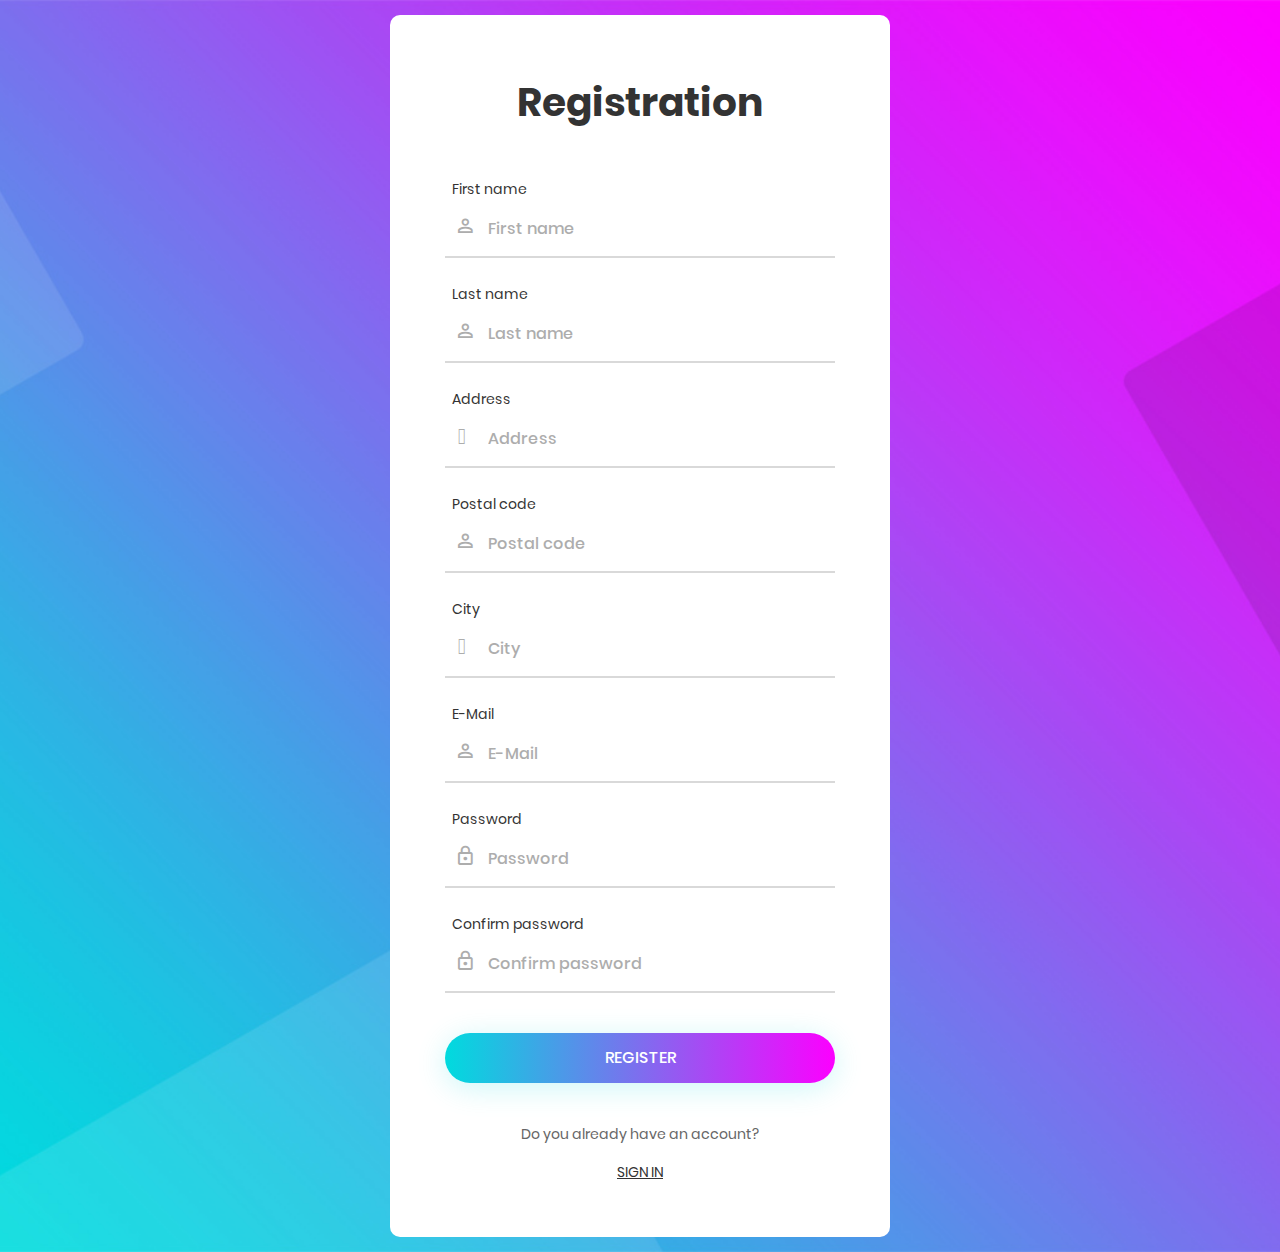
==== commit 1b4feaf3: "registration.php added button to login form" ====
--- a/view/registration.html
+++ b/view/registration.html
@@ -88,6 +88,16 @@
                         </button>
                     </div>
                 </div>
+
+                <div class="flex-col-c p-t-10">
+						<span class="txt1 p-b-17">
+							Do you already have an account?
+						</span>
+
+                    <a href="index.html" class="txt2">
+                        Sign In
+                    </a>
+                </div>
             </form>
         </div>
     </div>
